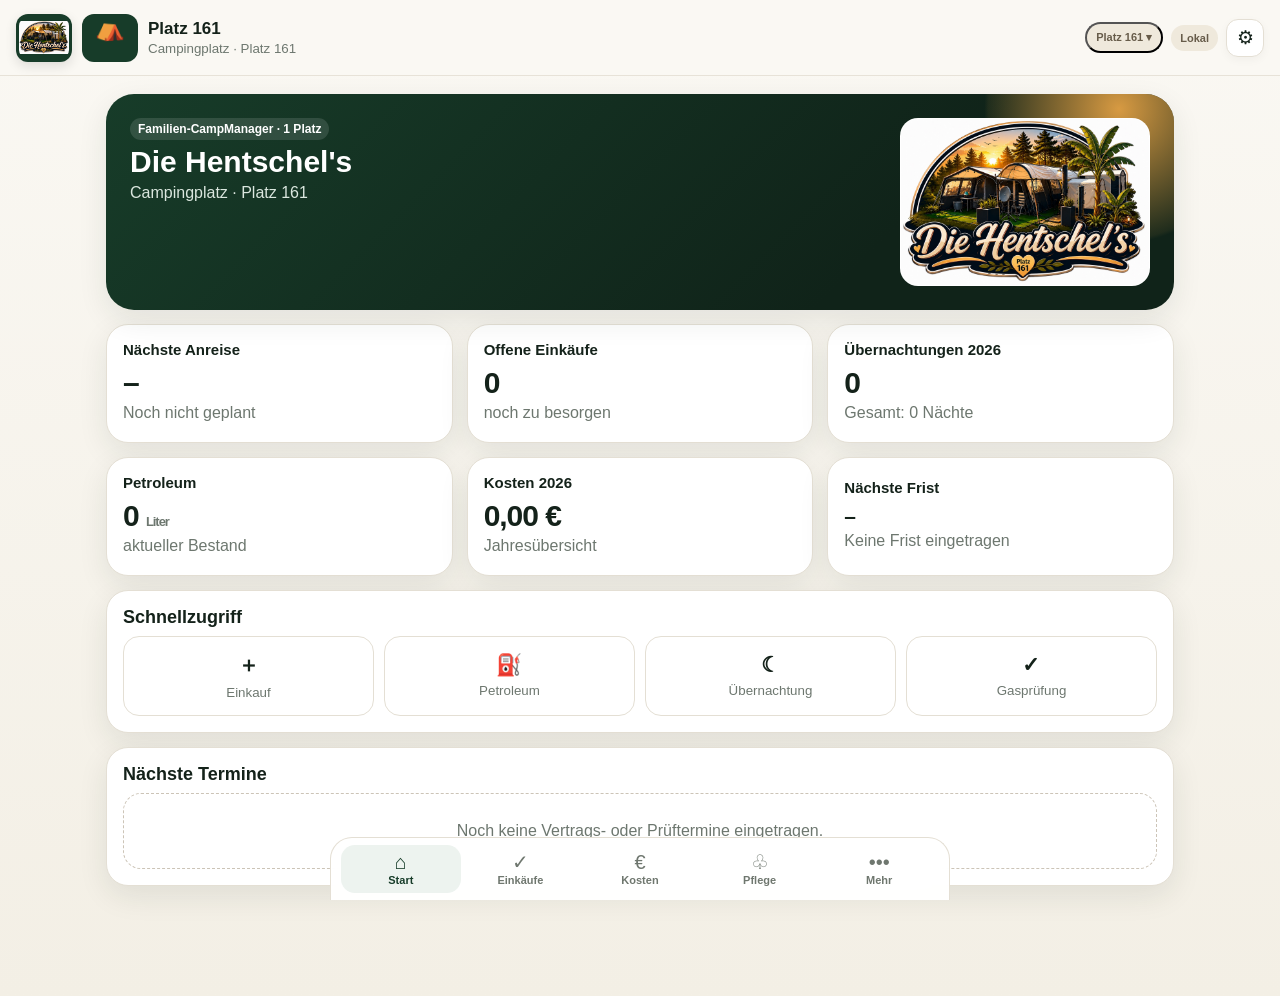
==== index 3.html @ 350090a3 "Add files via upload" ====
<!doctype html>
<html lang="de">
<head>
<meta charset="utf-8">
<meta name="viewport" content="width=device-width,initial-scale=1,viewport-fit=cover">
<meta name="theme-color" content="#173c29">
<meta name="apple-mobile-web-app-capable" content="yes">
<meta name="apple-mobile-web-app-status-bar-style" content="default">
<meta name="apple-mobile-web-app-title" content="CampManager">
<title>CampManager – Platz 161 · Kalender</title>
<link rel="apple-touch-icon" href="apple-touch-icon.png">
<style>
:root{
  --bg:#f5f2ea;--card:#fff;--ink:#14221a;--muted:#6d776f;--line:#e4dfd4;
  --green:#173c29;--green2:#2f6a49;--soft:#edf3ef;--gold:#c98a34;--warn:#8a5a12;
  --danger:#a84032;--dangerbg:#fae8e4;--shadow:0 10px 30px rgba(26,42,31,.09);
  --radius:22px;--safe:env(safe-area-inset-bottom,0px)
}
*{box-sizing:border-box}
html{background:var(--bg);-webkit-text-size-adjust:100%}
body{margin:0;font-family:Inter,ui-sans-serif,-apple-system,BlinkMacSystemFont,"Segoe UI",sans-serif;color:var(--ink);background:linear-gradient(180deg,#faf8f3 0,#f3efe5 100%);min-height:100vh}
button,input,select,textarea{font:inherit}button{cursor:pointer}
.hidden{display:none!important}
.topbar{position:sticky;top:0;z-index:30;height:76px;padding:10px 16px;display:flex;align-items:center;justify-content:space-between;background:rgba(250,248,243,.95);backdrop-filter:blur(18px);border-bottom:1px solid rgba(228,223,212,.85)}
.brand{display:flex;align-items:center;gap:10px;border:0;background:transparent;padding:0;text-align:left;color:inherit;min-width:0}
.brand-logo{width:56px;height:48px;object-fit:contain;padding:3px;background:#fff;border-radius:12px;box-shadow:0 4px 12px rgba(0,0,0,.12);background:var(--green)}
.brand-fallback{width:56px;height:48px;border-radius:12px;background:var(--green);color:#fff;display:none;place-items:center;font-size:24px}
.brand span{display:flex;flex-direction:column;min-width:0}.brand strong{font-size:17px}.brand small{color:var(--muted);margin-top:2px;white-space:nowrap;overflow:hidden;text-overflow:ellipsis;max-width:210px}
.top-actions{display:flex;align-items:center;gap:8px}
.status{font-size:11px;font-weight:800;padding:7px 9px;border-radius:999px;background:#efe9dc;color:#675c4a;white-space:nowrap}
.status.cloud{background:#e3f2e8;color:#24593a}.status.syncing{background:#fff0d2;color:#7b5720}.status.error{background:#f8ded8;color:#7e3228}
.icon-btn{width:38px;height:38px;border-radius:12px;border:1px solid var(--line);background:#fff;color:var(--ink);display:grid;place-items:center;font-size:19px;box-shadow:0 3px 10px rgba(0,0,0,.04)}
.app-shell{max-width:1100px;margin:0 auto;padding:18px 16px calc(98px + var(--safe))}
.view{display:none}.view.active{display:block}
.view-head{display:flex;align-items:end;justify-content:space-between;gap:14px;margin-bottom:16px}
.view-head h1{margin:0;font-size:27px}.view-head p{margin:4px 0 0;color:var(--muted)}
.hero{background:linear-gradient(135deg,#173c29 0%,#102319 72%);color:#fff;border-radius:28px;padding:20px;display:grid;grid-template-columns:minmax(0,1.5fr) minmax(180px,.5fr);gap:18px;box-shadow:var(--shadow);overflow:hidden;position:relative}
.hero:after{content:"";position:absolute;width:280px;height:280px;border-radius:50%;right:-85px;top:-125px;background:radial-gradient(circle,#d79a42 0,rgba(215,154,66,.08) 66%,transparent 68%)}
.hero-copy{position:relative;z-index:1}.hero h1{font-size:30px;margin:5px 0}.hero p{margin:0;color:#dbe7df}.hero-logo{width:100%;height:auto;max-height:220px;object-fit:contain;background:#fff;border-radius:18px;align-self:center;position:relative;z-index:1;border:1px solid rgba(255,255,255,.15)}
.grid{display:grid;grid-template-columns:repeat(12,1fr);gap:14px;margin-top:14px}
.card{grid-column:span 4;background:var(--card);border:1px solid var(--line);border-radius:var(--radius);padding:16px;box-shadow:var(--shadow)}
.card.full{grid-column:1/-1}.card.half{grid-column:span 6}
.card h2,.card h3{margin:0 0 8px}.card h2{font-size:18px}.card h3{font-size:15px}.card p{margin:4px 0;color:var(--muted)}
.metric{font-size:30px;font-weight:850;letter-spacing:-.035em}.metric small{font-size:13px;color:var(--muted);font-weight:650}
.card-action{border:1px solid var(--line);text-align:left;width:auto;color:inherit}.card-action:active{transform:scale(.995)}
.quick-grid{display:grid;grid-template-columns:repeat(4,1fr);gap:10px}.quick{border:1px solid var(--line);background:#fff;padding:14px 12px;border-radius:16px;text-align:center;color:var(--ink)}.quick b{display:block;font-size:21px;margin-bottom:4px}.quick small{color:var(--muted)}
.section-tabs{display:flex;gap:8px;overflow:auto;padding-bottom:4px;margin-bottom:14px;scrollbar-width:none}.section-tabs::-webkit-scrollbar{display:none}
.chip{white-space:nowrap;border:1px solid var(--line);background:#fff;color:var(--ink);padding:9px 12px;border-radius:999px;font-weight:750;font-size:13px}.chip.active{background:var(--green);color:#fff;border-color:var(--green)}
.list{display:flex;flex-direction:column;gap:9px}
.row{display:flex;align-items:center;gap:12px;padding:13px 14px;border-radius:16px;background:#fff;border:1px solid var(--line)}
.row-main{flex:1;min-width:0}.row-title{font-weight:780;overflow-wrap:anywhere}.row-sub{font-size:13px;color:var(--muted);margin-top:3px;overflow-wrap:anywhere}
.row-actions{display:flex;gap:6px;flex-shrink:0}.mini{border:1px solid var(--line);background:#fff;border-radius:10px;padding:7px 9px}.danger{color:var(--danger)}.done .row-title{text-decoration:line-through;color:var(--muted)}
.btn{border:0;background:var(--green);color:#fff;font-weight:800;padding:11px 15px;border-radius:13px}.btn.secondary{background:#fff;color:var(--ink);border:1px solid var(--line)}.btn.danger{background:var(--danger);color:#fff}.btn.block{width:100%}.btn:disabled{opacity:.55;cursor:not-allowed}
.toolbar{display:flex;gap:8px;flex-wrap:wrap;margin:10px 0 14px}
.empty{padding:28px 16px;border:1px dashed #ccc4b7;border-radius:18px;text-align:center;color:var(--muted);background:rgba(255,255,255,.45)}
.form-grid{display:grid;grid-template-columns:1fr 1fr;gap:12px}.field{display:flex;flex-direction:column;gap:6px}.field.full{grid-column:1/-1}.field label{font-size:13px;font-weight:800}.field input,.field select,.field textarea{border:1px solid #dcd5c8;background:#fff;border-radius:12px;padding:11px 12px;color:var(--ink);outline:none;width:100%}.field textarea{min-height:92px;resize:vertical}.field input:focus,.field select:focus,.field textarea:focus{border-color:#7aa08a;box-shadow:0 0 0 3px rgba(65,113,82,.12)}
.modal{border:0;background:transparent;padding:0;width:min(650px,calc(100vw - 20px));max-height:92vh}.modal::backdrop{background:rgba(9,20,14,.55);backdrop-filter:blur(4px)}.modal-card{background:#faf8f3;border-radius:24px;border:1px solid var(--line);padding:16px;box-shadow:0 30px 90px rgba(0,0,0,.28);max-height:92vh;overflow:auto}.modal-head{display:flex;align-items:center;justify-content:space-between;gap:12px;margin-bottom:14px}.modal-head h2{margin:0}.modal-actions{display:flex;justify-content:flex-end;gap:8px;margin-top:16px;flex-wrap:wrap}
.bottom-nav{position:fixed;z-index:25;bottom:0;left:0;right:0;padding:7px 10px calc(7px + var(--safe));display:grid;grid-template-columns:repeat(5,1fr);background:rgba(255,255,255,.96);backdrop-filter:blur(16px);border-top:1px solid var(--line)}
.nav-btn{border:0;background:transparent;color:#6f776f;border-radius:14px;padding:7px 5px;display:flex;flex-direction:column;align-items:center;gap:2px}.nav-btn span{font-size:20px;line-height:1}.nav-btn small{font-size:11px;font-weight:800}.nav-btn.active{color:var(--green);background:#edf3ef}
.toast{position:fixed;z-index:120;left:50%;bottom:90px;max-width:calc(100vw - 24px);transform:translate(-50%,20px);opacity:0;pointer-events:none;background:#102219;color:#fff;padding:11px 15px;border-radius:999px;font-weight:700;box-shadow:var(--shadow);transition:.2s;text-align:center}.toast.show{opacity:1;transform:translate(-50%,0)}
.badge{display:inline-flex;align-items:center;border-radius:999px;background:#eef2ee;color:#31543e;padding:4px 8px;font-size:12px;font-weight:800}.badge.hero-badge{background:rgba(255,255,255,.12);color:#fff}.badge.warn{background:#fff0d2;color:#7b5720}.badge.bad{background:#f8ded8;color:#7e3228}
.cost-bars{display:flex;flex-direction:column;gap:9px}.cost-line{display:grid;grid-template-columns:130px 1fr 90px;gap:9px;align-items:center;font-size:13px}.bar{height:9px;background:#eee8dc;border-radius:999px;overflow:hidden}.bar i{display:block;height:100%;background:linear-gradient(90deg,var(--green2),var(--gold))}.right{text-align:right}
.notice{background:#f7f3e9;border:1px solid #e5dcc6;border-radius:16px;padding:12px;margin:12px 0}.notice.good{background:#e9f4ed;border-color:#cfe3d6}.notice.bad{background:var(--dangerbg);border-color:#ecc8c1}.small-note{font-size:12px;color:var(--muted);line-height:1.45}.codebox{background:#132019;color:#e7efe9;padding:12px;border-radius:14px;white-space:pre-wrap;overflow:auto;font:12px ui-monospace,SFMono-Regular,Menlo,monospace;max-height:260px}.divider{height:1px;background:var(--line);margin:16px 0}.kpi{display:flex;align-items:center;justify-content:space-between;gap:12px}.kpi strong{font-size:18px}.overdue{border-color:#ecc8c1;background:#fff9f7}
@media(max-width:760px){
  .hero{grid-template-columns:1fr}.hero-logo{max-height:260px}.card,.card.half{grid-column:1/-1}
  .quick-grid{grid-template-columns:repeat(2,1fr)}.form-grid{grid-template-columns:1fr}.field.full{grid-column:auto}
  .cost-line{grid-template-columns:105px 1fr 78px}.view-head h1{font-size:24px}.brand small{max-width:160px}
}
@media(min-width:900px){.bottom-nav{left:50%;right:auto;transform:translateX(-50%);width:620px;border:1px solid var(--line);border-bottom:0;border-radius:22px 22px 0 0}.app-shell{padding-bottom:110px}.hero{padding:24px}}
</style>
</head>
<body>
<header class="topbar">
  <button class="brand" id="brandBtn" aria-label="Startseite">
    <img id="brandLogo" class="brand-logo" src="logo.jpg" alt="CampManager Logo">
    <span id="brandFallback" class="brand-fallback">⛺</span>
    <span><strong>Platz 161</strong><small id="campNameTop">Campingverwaltung</small></span>
  </button>
  <div class="top-actions">
    <button id="placeSwitchBtn" class="status" type="button" aria-label="Stellplatz wechseln">Platz</button>
    <span id="syncBadge" class="status">Lokal</span>
    <button id="accountBtn" class="icon-btn" aria-label="Konto und Einstellungen">⚙</button>
  </div>
</header>

<main class="app-shell" id="app">
  <section id="view-dashboard" class="view active"></section>
  <section id="view-shopping" class="view"></section>
  <section id="view-costs" class="view"></section>
  <section id="view-care" class="view"></section>
  <section id="view-more" class="view"></section>
</main>

<nav class="bottom-nav" aria-label="Hauptnavigation">
  <button class="nav-btn active" data-view="dashboard"><span>⌂</span><small>Start</small></button>
  <button class="nav-btn" data-view="shopping"><span>✓</span><small>Einkäufe</small></button>
  <button class="nav-btn" data-view="costs"><span>€</span><small>Kosten</small></button>
  <button class="nav-btn" data-view="care"><span>♧</span><small>Pflege</small></button>
  <button class="nav-btn" data-view="more"><span>•••</span><small>Mehr</small></button>
</nav>

<dialog id="modal" class="modal">
  <form method="dialog" class="modal-card" id="modalCard">
    <div class="modal-head">
      <h2 id="modalTitle">Eintrag</h2>
      <button value="cancel" class="icon-btn" aria-label="Schließen">×</button>
    </div>
    <div id="modalBody"></div>
    <div id="modalActions" class="modal-actions"></div>
  </form>
</dialog>
<div id="toast" class="toast" role="status"></div>

<script>
(() => {
'use strict';

const STORAGE_KEY='campmanager_full_v4';
const CLOUD_CFG_KEY='campmanager_cloud_cfg_v2';
const CLOUD_SESSION_KEY='campmanager_cloud_session_v2';

const $=(s,r=document)=>r.querySelector(s);
const $$=(s,r=document)=>[...r.querySelectorAll(s)];
const id=()=>globalThis.crypto&&crypto.randomUUID?crypto.randomUUID():Date.now()+'-'+Math.random().toString(16).slice(2);
const esc=(v='')=>String(v).replace(/[&<>'"]/g,c=>({'&':'&amp;','<':'&lt;','>':'&gt;',"'":'&#39;','"':'&quot;'}[c]));
const today=()=>new Date().toISOString().slice(0,10);
const yearNow=()=>new Date().getFullYear();
const fmtDate=v=>v?new Date(v+'T12:00:00').toLocaleDateString('de-DE'):'–';
const money=v=>Number(v||0).toLocaleString('de-DE',{style:'currency',currency:'EUR'});
const num=(v,d=0)=>Number(v||0).toLocaleString('de-DE',{minimumFractionDigits:0,maximumFractionDigits:d});
const days=(a,b)=>a&&b?Math.max(0,Math.round((new Date(b+'T12:00:00')-new Date(a+'T12:00:00'))/86400000)):0;
const parseDate=v=>v?new Date(v+'T12:00:00'):null;

function blankPlace(name='Campingplatz',pitch='161'){
  return {
    id:id(),
    site:{campName:name,pitch:pitch,area:'',notes:''},
    nextArrival:'',
    shopping:[],
    costs:[],
    petroleum:[],
    electricity:[],
    stays:[],
    lawn:[],
    hedge:[],
    contracts:[],
    gasChecks:[]
  };
}
function defaults(){
  const first=blankPlace('Campingplatz','161');
  return {
    version:4,
    updatedAt:new Date().toISOString(),
    activePlaceId:first.id,
    places:[first],
    site:{...first.site},
    family:[
      {id:id(),name:'Marcel'},
      {id:id(),name:'Denise'},
      {id:id(),name:'Leon'},
      {id:id(),name:'Luca'}
    ],
    nextArrival:'',
    shopping:[],
    costs:[],
    petroleum:[],
    electricity:[],
    stays:[],
    lawn:[],
    hedge:[],
    contracts:[],
    gasChecks:[]
  };
}
function normalize(x){
  const d=defaults();
  if(!x||typeof x!=='object')return d;
  const o={...d,...x};
  o.site={...d.site,...(x.site||{})};
  ['family','shopping','costs','petroleum','electricity','stays','lawn','hedge','contracts','gasChecks'].forEach(k=>{if(!Array.isArray(o[k]))o[k]=d[k]});

  if(!Array.isArray(o.places)||!o.places.length){
    const migrated={
      id:id(),
      site:{...o.site},
      nextArrival:o.nextArrival||'',
      shopping:Array.isArray(o.shopping)?o.shopping:[],
      costs:Array.isArray(o.costs)?o.costs:[],
      petroleum:Array.isArray(o.petroleum)?o.petroleum:[],
      electricity:Array.isArray(o.electricity)?o.electricity:[],
      stays:Array.isArray(o.stays)?o.stays:[],
      lawn:Array.isArray(o.lawn)?o.lawn:[],
      hedge:Array.isArray(o.hedge)?o.hedge:[],
      contracts:Array.isArray(o.contracts)?o.contracts:[],
      gasChecks:Array.isArray(o.gasChecks)?o.gasChecks:[]
    };
    o.places=[migrated];
    o.activePlaceId=migrated.id;
  } else {
    o.places=o.places.map(p=>({
      id:p.id||id(),
      site:{campName:'Campingplatz',pitch:'',area:'',notes:'',...(p.site||{})},
      nextArrival:p.nextArrival||'',
      shopping:Array.isArray(p.shopping)?p.shopping:[],
      costs:Array.isArray(p.costs)?p.costs:[],
      petroleum:Array.isArray(p.petroleum)?p.petroleum:[],
      electricity:Array.isArray(p.electricity)?p.electricity:[],
      stays:Array.isArray(p.stays)?p.stays:[],
      lawn:Array.isArray(p.lawn)?p.lawn:[],
      hedge:Array.isArray(p.hedge)?p.hedge:[],
      contracts:Array.isArray(p.contracts)?p.contracts:[],
      gasChecks:Array.isArray(p.gasChecks)?p.gasChecks:[]
    }));
    if(!o.activePlaceId||!o.places.some(p=>p.id===o.activePlaceId))o.activePlaceId=o.places[0].id;
  }
  const active=o.places.find(p=>p.id===o.activePlaceId)||o.places[0];
  applyPlaceToTopLevel(o,active);
  return o;
}

const PLACE_KEYS=['nextArrival','shopping','costs','petroleum','electricity','stays','lawn','hedge','contracts','gasChecks'];

function placeSnapshotFromState(s){
  return {
    id:s.activePlaceId,
    site:{...(s.site||{})},
    nextArrival:s.nextArrival||'',
    shopping:s.shopping||[],
    costs:s.costs||[],
    petroleum:s.petroleum||[],
    electricity:s.electricity||[],
    stays:s.stays||[],
    lawn:s.lawn||[],
    hedge:s.hedge||[],
    contracts:s.contracts||[],
    gasChecks:s.gasChecks||[]
  };
}
function applyPlaceToTopLevel(target,place){
  if(!place)return;
  target.site={campName:'Campingplatz',pitch:'',area:'',notes:'',...(place.site||{})};
  target.nextArrival=place.nextArrival||'';
  target.shopping=Array.isArray(place.shopping)?place.shopping:[];
  target.costs=Array.isArray(place.costs)?place.costs:[];
  target.petroleum=Array.isArray(place.petroleum)?place.petroleum:[];
  target.electricity=Array.isArray(place.electricity)?place.electricity:[];
  target.stays=Array.isArray(place.stays)?place.stays:[];
  target.lawn=Array.isArray(place.lawn)?place.lawn:[];
  target.hedge=Array.isArray(place.hedge)?place.hedge:[];
  target.contracts=Array.isArray(place.contracts)?place.contracts:[];
  target.gasChecks=Array.isArray(place.gasChecks)?place.gasChecks:[];
}
function syncActivePlace(){
  if(!Array.isArray(state.places)||!state.activePlaceId)return;
  const ix=state.places.findIndex(p=>p.id===state.activePlaceId);
  if(ix>=0){
    state.places[ix]={
      ...state.places[ix],
      ...placeSnapshotFromState(state),
      id:state.activePlaceId
    };
  }
}
function activePlace(){
  return state.places?.find(p=>p.id===state.activePlaceId)||state.places?.[0]||null;
}
function switchPlace(placeId){
  if(!placeId||placeId===state.activePlaceId)return;
  syncActivePlace();
  const next=state.places.find(p=>p.id===placeId);
  if(!next)return;
  state.activePlaceId=placeId;
  applyPlaceToTopLevel(state,next);
  saveLocal();
  renderAll();
  scheduleCloudPush();
  toast('Zu '+(state.site.campName||'Campingplatz')+' · Platz '+(state.site.pitch||'')+' gewechselt');
}

function loadLocal(){
  try{
    const raw=localStorage.getItem(STORAGE_KEY);
    if(raw)return normalize(JSON.parse(raw));
    const old=localStorage.getItem('campmanager_full_v3')||localStorage.getItem('campmanager_full_v2')||localStorage.getItem('campmanager_full_v1')||localStorage.getItem('campmanager_onefile_v1')||localStorage.getItem('platz161_state_v4')||localStorage.getItem('platz161_state_v2');
    return old?normalize(JSON.parse(old)):defaults();
  }catch(e){console.warn(e);return defaults()}
}
let state=loadLocal();
let activeView='dashboard';
const activeTab={costs:'overview',care:'lawn',more:'stays'};
let pushTimer=null;
let cloudCfg=loadCloudCfg();
let cloudSession=loadCloudSession();
let lastCloudUpdated='';

function saveLocal(){
  syncActivePlace();
  state.updatedAt=new Date().toISOString();
  localStorage.setItem(STORAGE_KEY,JSON.stringify(state));
}
function save(){
  saveLocal();
  renderAll();
  scheduleCloudPush();
}
function toast(t){
  const e=$('#toast');e.textContent=t;e.classList.add('show');clearTimeout(e._t);e._t=setTimeout(()=>e.classList.remove('show'),2200)
}
function setSync(kind,text){
  const b=$('#syncBadge');b.className='status'+(kind?' '+kind:'');b.textContent=text;
}
function empty(t){return '<div class="empty">'+esc(t)+'</div>'}
function badge(t,cls=''){return '<span class="badge '+cls+'">'+esc(t)+'</span>'}
function totalNights(year=null){
  return state.stays.reduce((s,x)=>{
    if(!x.arrival||!x.departure)return s;
    if(year&&Number(x.arrival.slice(0,4))!==Number(year))return s;
    return s+days(x.arrival,x.departure);
  },0)
}
function petroleumStock(){
  const rows=[...state.petroleum].sort((a,b)=>String(a.date||'').localeCompare(String(b.date||''))||String(a.createdAt||'').localeCompare(String(b.createdAt||'')));
  let stock=0;
  rows.forEach(x=>{
    const liters=Number(x.liters||0);
    if(x.kind==='stock')stock=liters;
    else if(x.kind==='purchase')stock+=liters;
    else stock-=liters;
  });
  return stock;
}
function costData(y=yearNow()){
  const d={annual:0,repairs:0,purchases:0,other:0,electricity:0,petroleum:0};
  state.costs.filter(x=>Number(x.year)===Number(y)).forEach(x=>d[x.category]=(d[x.category]||0)+Number(x.amount||0));
  state.electricity.filter(x=>Number(x.year)===Number(y)).forEach(x=>d.electricity+=Number(x.cost||0)+Number(x.meterRent||0));
  state.petroleum.filter(x=>x.kind==='purchase'&&(x.date||'').startsWith(String(y))).forEach(x=>d.petroleum+=Number(x.price||0));
  return d
}
function arrivalText(){
  if(!state.nextArrival)return'Noch nicht geplant';
  const d=Math.round((parseDate(state.nextArrival)-parseDate(today()))/86400000);
  if(d===0)return'Heute';if(d===1)return'Morgen';if(d>1)return'in '+d+' Tagen';return fmtDate(state.nextArrival)
}
function nextDeadline(){
  const candidates=[];
  state.contracts.forEach(x=>{
    if(x.noticeDate)candidates.push({date:x.noticeDate,title:'Vertragsfrist',detail:x.name});
    else if(x.endDate)candidates.push({date:x.endDate,title:'Vertragsende',detail:x.name});
  });
  state.gasChecks.forEach(x=>{if(x.nextDue)candidates.push({date:x.nextDue,title:'Gasprüfung',detail:x.company||'Nächste Prüfung'})});
  candidates.sort((a,b)=>String(a.date).localeCompare(String(b.date)));
  return candidates.find(x=>x.date>=today())||null
}
function deadlineStatus(date){
  if(!date)return'';
  const d=Math.ceil((parseDate(date)-parseDate(today()))/86400000);
  if(d<0)return'Überfällig';
  if(d===0)return'Heute';
  if(d===1)return'Morgen';
  if(d<=30)return'in '+d+' Tagen';
  return fmtDate(date)
}
function tabs(section,items){return '<div class="section-tabs">'+items.map(([k,l])=>'<button class="chip '+(activeTab[section]===k?'active':'')+'" data-section="'+section+'" data-tab="'+k+'">'+esc(l)+'</button>').join('')+'</div>'}

function renderTop(){
  $('#campNameTop').textContent=(state.site.campName||'Campingplatz')+' · Platz '+(state.site.pitch||'');
  const ps=$('#placeSwitchBtn');
  if(ps)ps.textContent='Platz '+(state.site.pitch||'–')+' ▾';
  if(cloudReady()&&cloudSession&&cloudSession.access_token)setSync('cloud','Cloud');else setSync('','Lokal')
}
function renderDashboard(){
  const y=yearNow(),c=costData(y),total=Object.values(c).reduce((a,b)=>a+b,0),next=nextDeadline();
  $('#view-dashboard').innerHTML=`
  <div class="hero">
    <div class="hero-copy"><div class="badge hero-badge">Familien-CampManager · ${state.places.length} ${state.places.length===1?'Platz':'Plätze'}</div><h1>Die Hentschel's</h1><p>${esc(state.site.campName||'Campingplatz')} · Platz ${esc(state.site.pitch||'161')}</p></div>
    <img class="hero-logo" src="logo.jpg" alt="CampManager Logo" onerror="this.style.display='none'">
  </div>
  <div class="grid">
    <button class="card card-action" data-open="arrival"><h3>Nächste Anreise</h3><div class="metric">${state.nextArrival?fmtDate(state.nextArrival):'–'}</div><p>${esc(arrivalText())}</p></button>
    <button class="card card-action" data-go="shopping"><h3>Offene Einkäufe</h3><div class="metric">${state.shopping.filter(x=>!x.done).length}</div><p>noch zu besorgen</p></button>
    <button class="card card-action" data-go="more" data-tab="stays"><h3>Übernachtungen ${y}</h3><div class="metric">${totalNights(y)}</div><p>Gesamt: ${totalNights()} Nächte</p></button>
    <button class="card card-action" data-go="costs" data-tab="petroleum"><h3>Petroleum</h3><div class="metric">${num(petroleumStock(),1)} <small>Liter</small></div><p>aktueller Bestand</p></button>
    <button class="card card-action" data-go="costs" data-tab="overview"><h3>Kosten ${y}</h3><div class="metric">${money(total)}</div><p>Jahresübersicht</p></button>
    <button class="card card-action ${next&&next.date<today()?'overdue':''}" data-go="more" data-tab="${next&&next.title==='Gasprüfung'?'gas':'contracts'}"><h3>Nächste Frist</h3><div class="metric" style="font-size:21px">${next?fmtDate(next.date):'–'}</div><p>${next?esc(next.title+' · '+deadlineStatus(next.date)):'Keine Frist eingetragen'}</p></button>
    <div class="card full"><h2>Schnellzugriff</h2><div class="quick-grid">
      <button class="quick" data-add="shopping"><b>＋</b><small>Einkauf</small></button>
      <button class="quick" data-add="petroleum"><b>⛽</b><small>Petroleum</small></button>
      <button class="quick" data-add="stay"><b>☾</b><small>Übernachtung</small></button>
      <button class="quick" data-add="gas"><b>✓</b><small>Gasprüfung</small></button>
    </div></div>
    ${renderUpcoming()}
  </div>`
}
function renderUpcoming(){
  const rows=[];
  state.contracts.forEach(x=>{
    const d=x.noticeDate||x.endDate;if(d)rows.push({date:d,title:x.name,kind:x.noticeDate?'Vertragsfrist':'Vertragsende'})
  });
  state.gasChecks.forEach(x=>{if(x.nextDue)rows.push({date:x.nextDue,title:x.company||'Gasprüfung',kind:'Gasprüfung'})});
  rows.sort((a,b)=>String(a.date).localeCompare(String(b.date)));
  const upcoming=rows.filter(x=>x.date>=today()).slice(0,5);
  return `<div class="card full"><h2>Nächste Termine</h2>${upcoming.length?'<div class="list">'+upcoming.map(x=>`<div class="row"><div class="row-main"><div class="row-title">${esc(x.kind)}</div><div class="row-sub">${esc(x.title)}</div></div><div><strong>${fmtDate(x.date)}</strong><div class="row-sub">${esc(deadlineStatus(x.date))}</div></div></div>`).join('')+'</div>':empty('Noch keine Vertrags- oder Prüftermine eingetragen.')}</div>`
}

function renderShopping(){
  const rows=[...state.shopping].sort((a,b)=>Number(a.done)-Number(b.done)||String(a.name).localeCompare(String(b.name),'de'));
  $('#view-shopping').innerHTML=`<div class="view-head"><div><h1>Offene Einkäufe</h1><p>Was für den Campingplatz noch benötigt wird.</p></div></div>
  <div class="toolbar"><button class="btn" data-add="shopping">＋ Einkauf hinzufügen</button></div>
  ${rows.length?'<div class="list">'+rows.map(x=>`<div class="row ${x.done?'done':''}"><input type="checkbox" data-toggle-shopping="${x.id}" ${x.done?'checked':''}><div class="row-main"><div class="row-title">${esc(x.name)}</div><div class="row-sub">${x.quantity?esc(x.quantity):''}${x.note?' · '+esc(x.note):''}</div></div><div class="row-actions"><button class="mini" data-edit="shopping" data-id="${x.id}">✎</button><button class="mini danger" data-del="shopping" data-id="${x.id}">×</button></div></div>`).join('')+'</div>':empty('Keine offenen Einkäufe.')}`
}

function renderCosts(){
  const t=activeTab.costs;
  $('#view-costs').innerHTML=`<div class="view-head"><div><h1>Kosten & Verbrauch</h1><p>Ohne Lebensmittel und Ausflüge.</p></div></div>
  ${tabs('costs',[['overview','Übersicht'],['costs','Kosten'],['petroleum','Petroleum'],['electricity','Strom']])}
  ${t==='overview'?costOverview():t==='costs'?costRows():t==='petroleum'?petroleumRows():electricityRows()}`
}
function costOverview(){
  const y=yearNow(),d=costData(y),total=Object.values(d).reduce((a,b)=>a+b,0);
  const labels={annual:'Stellplatz/Jahresgebühr',repairs:'Reparaturen',purchases:'Neuanschaffungen',other:'Sonstiges',electricity:'Strom',petroleum:'Petroleum'};
  return `<div class="grid">
    <div class="card half"><h2>Gesamtkosten ${y}</h2><div class="metric">${money(total)}</div><p>inkl. Strom, Zählermiete und Petroleum</p></div>
    <div class="card half"><h2>Petroleum-Bestand</h2><div class="metric">${num(petroleumStock(),1)} <small>Liter</small></div></div>
    <div class="card full"><h2>Aufteilung ${y}</h2><div class="cost-bars">${Object.entries(d).map(([k,v])=>`<div class="cost-line"><span>${esc(labels[k])}</span><div class="bar"><i style="width:${total?Math.min(100,v/total*100):0}%"></i></div><strong class="right">${money(v)}</strong></div>`).join('')}</div></div>
  </div>`
}
function costRows(){
  const labels={annual:'Stellplatz/Jahresgebühr',repairs:'Reparatur',purchases:'Neuanschaffung',other:'Sonstiges'};
  const rows=[...state.costs].sort((a,b)=>Number(b.year)-Number(a.year));
  return `<div class="toolbar"><button class="btn" data-add="cost">＋ Kosten hinzufügen</button></div>${rows.length?'<div class="list">'+rows.map(x=>`<div class="row"><div class="row-main"><div class="row-title">${esc(labels[x.category]||x.category)} · ${esc(x.year)}</div><div class="row-sub">${esc(x.note||'')}</div></div><strong>${money(x.amount)}</strong><div class="row-actions"><button class="mini" data-edit="cost" data-id="${x.id}">✎</button><button class="mini danger" data-del="cost" data-id="${x.id}">×</button></div></div>`).join('')+'</div>':empty('Noch keine allgemeinen Kosten eingetragen.')}`
}
function petroleumRows(){
  const rows=[...state.petroleum].sort((a,b)=>String(b.date).localeCompare(String(a.date)));
  return `<div class="grid"><div class="card half"><h2>Aktueller Bestand</h2><div class="metric">${num(petroleumStock(),1)} <small>Liter</small></div></div><div class="card half"><h2>Buchungen</h2><div class="metric">${rows.length}</div></div></div>
  <div class="notice"><strong>Petroleum:</strong> Einkauf erhöht den Bestand, Verbrauch reduziert ihn und „Bestand setzen“ übernimmt den tatsächlich vorhandenen Literstand.</div>
  <div class="toolbar"><button class="btn" data-add="petroleum">＋ Petroleum buchen</button></div>
  ${rows.length?'<div class="list">'+rows.map(x=>`<div class="row"><div class="row-main"><div class="row-title">${x.kind==='purchase'?'Einkauf':x.kind==='stock'?'Bestand gesetzt':'Verbrauch'} · ${num(x.liters,1)} L</div><div class="row-sub">${fmtDate(x.date)}${x.note?' · '+esc(x.note):''}</div></div>${x.kind==='purchase'&&x.price?'<strong>'+money(x.price)+'</strong>':''}<div class="row-actions"><button class="mini" data-edit="petroleum" data-id="${x.id}">✎</button><button class="mini danger" data-del="petroleum" data-id="${x.id}">×</button></div></div>`).join('')+'</div>':empty('Noch keine Petroleum-Buchungen.')}`
}
function electricityRows(){
  const rows=[...state.electricity].sort((a,b)=>Number(b.year)-Number(a.year));
  return `<div class="notice"><strong>Nur Jahreswerte:</strong> Verbrauch, Stromkosten und Zählermiete.</div>
  <div class="toolbar"><button class="btn" data-add="electricity">＋ Jahreswert hinzufügen</button></div>
  ${rows.length?'<div class="list">'+rows.map(x=>`<div class="row"><div class="row-main"><div class="row-title">${esc(x.year)} · ${num(x.consumption,1)} kWh</div><div class="row-sub">Strom ${money(x.cost)} · Zählermiete ${money(x.meterRent)}</div></div><strong>${money(Number(x.cost||0)+Number(x.meterRent||0))}</strong><div class="row-actions"><button class="mini" data-edit="electricity" data-id="${x.id}">✎</button><button class="mini danger" data-del="electricity" data-id="${x.id}">×</button></div></div>`).join('')+'</div>':empty('Noch keine Strom-Jahreswerte.')}`
}

function renderCare(){
  const t=activeTab.care;
  $('#view-care').innerHTML=`<div class="view-head"><div><h1>Rasen & Hecke</h1><p>Nur die gewünschten Pflegetermine.</p></div></div>
  ${tabs('care',[['lawn','Rasen'],['hedge','Hecke']])}${t==='lawn'?lawnRows():hedgeRows()}`
}
function lawnRows(){
  const rows=[...state.lawn].sort((a,b)=>String(b.date).localeCompare(String(a.date)));
  return `<div class="toolbar"><button class="btn" data-add="lawn">＋ Rasenschnitt eintragen</button></div>
  ${rows.length?'<div class="list">'+rows.map(x=>`<div class="row"><div class="row-main"><div class="row-title">Rasen gemäht</div><div class="row-sub">${fmtDate(x.date)}${x.note?' · '+esc(x.note):''}</div></div><div class="row-actions"><button class="mini" data-edit="lawn" data-id="${x.id}">✎</button><button class="mini danger" data-del="lawn" data-id="${x.id}">×</button></div></div>`).join('')+'</div>':empty('Noch kein Rasenschnitt eingetragen.')}`
}
function hedgeRows(){
  const y=yearNow(),count=state.hedge.filter(x=>(x.date||'').startsWith(String(y))).length;
  const rows=[...state.hedge].sort((a,b)=>String(b.date).localeCompare(String(a.date)));
  return `<div class="grid"><div class="card half"><h2>Heckenschnitt ${y}</h2><div class="metric">${count}<small> / 2</small></div><p>${count>=2?'Beide Termine erfasst':'Noch '+(2-count)+' Termin(e) möglich'}</p></div></div>
  <div class="toolbar"><button class="btn" data-add="hedge" ${count>=2?'disabled':''}>＋ Heckenschnitt eintragen</button></div>
  ${rows.length?'<div class="list">'+rows.map(x=>`<div class="row"><div class="row-main"><div class="row-title">Hecke geschnitten</div><div class="row-sub">${fmtDate(x.date)}${x.note?' · '+esc(x.note):''}</div></div><div class="row-actions"><button class="mini" data-edit="hedge" data-id="${x.id}">✎</button><button class="mini danger" data-del="hedge" data-id="${x.id}">×</button></div></div>`).join('')+'</div>':empty('Noch kein Heckenschnitt eingetragen.')}`
}

function renderMore(){
  const t=activeTab.more;
  $('#view-more').innerHTML=`<div class="view-head"><div><h1>Verwaltung</h1><p>Übernachtungen, Verträge, Gasprüfung und Stellplatz.</p></div></div>
  ${tabs('more',[['stays','Übernachtungen'],['calendar','Kalender'],['contracts','Verträge'],['gas','Gasprüfung'],['site','Stellplatz'],['family','Familie']])}
  ${t==='stays'?stayRows():t==='calendar'?calendarPanel():t==='contracts'?contractRows():t==='gas'?gasRows():t==='site'?sitePanel():familyPanel()}`
}
function stayRows(){
  const rows=[...state.stays].sort((a,b)=>String(b.arrival).localeCompare(String(a.arrival)));
  return `<div class="grid"><div class="card half"><h2>Dieses Jahr</h2><div class="metric">${totalNights(yearNow())}</div><p>Übernachtungen ${yearNow()}</p></div><div class="card half"><h2>Gesamt</h2><div class="metric">${totalNights()}</div><p>Übernachtungen</p></div></div>
  <div class="toolbar"><button class="btn" data-add="stay">＋ Aufenthalt hinzufügen</button></div>
  ${rows.length?'<div class="list">'+rows.map(x=>`<div class="row"><div class="row-main"><div class="row-title">${fmtDate(x.arrival)} – ${fmtDate(x.departure)}</div><div class="row-sub">${days(x.arrival,x.departure)} Übernachtungen${x.people?' · '+esc(x.people):''}${x.note?' · '+esc(x.note):''}</div></div><div class="row-actions"><button class="mini" data-cal="stay" data-id="${x.id}" title="Zum Kalender">📅</button><button class="mini" data-edit="stay" data-id="${x.id}">✎</button><button class="mini danger" data-del="stay" data-id="${x.id}">×</button></div></div>`).join('')+'</div>':empty('Noch keine Aufenthalte eingetragen.')}`
}
function contractRows(){
  const rows=[...state.contracts].sort((a,b)=>String(a.noticeDate||a.endDate||'9999').localeCompare(String(b.noticeDate||b.endDate||'9999')));
  return `<div class="toolbar"><button class="btn" data-add="contract">＋ Vertrag hinzufügen</button></div>
  ${rows.length?'<div class="list">'+rows.map(x=>{
    const d=x.noticeDate||x.endDate,over=d&&d<today();
    return `<div class="row ${over?'overdue':''}"><div class="row-main"><div class="row-title">${esc(x.name)}</div><div class="row-sub">${x.provider?esc(x.provider)+' · ':''}${x.startDate?'Beginn '+fmtDate(x.startDate)+' · ':''}${x.noticeDate?'Frist '+fmtDate(x.noticeDate)+' · ':''}${x.endDate?'Ende '+fmtDate(x.endDate):''}${x.annualCost?' · '+money(x.annualCost)+'/Jahr':''}</div>${d?'<div class="row-sub">'+esc(deadlineStatus(d))+'</div>':''}</div><div class="row-actions"><button class="mini" data-cal="contract" data-id="${x.id}" title="Zum Kalender">📅</button><button class="mini" data-edit="contract" data-id="${x.id}">✎</button><button class="mini danger" data-del="contract" data-id="${x.id}">×</button></div></div>`
  }).join('')+'</div>':empty('Noch keine Verträge eingetragen.')}`
}
function gasRows(){
  const rows=[...state.gasChecks].sort((a,b)=>String(b.date).localeCompare(String(a.date)));
  return `<div class="toolbar"><button class="btn" data-add="gas">＋ Gasprüfung hinzufügen</button></div>
  ${rows.length?'<div class="list">'+rows.map(x=>`<div class="row ${x.nextDue&&x.nextDue<today()?'overdue':''}"><div class="row-main"><div class="row-title">Prüfung ${fmtDate(x.date)} · ${esc(x.result||'')}</div><div class="row-sub">Nächste Prüfung: ${fmtDate(x.nextDue)}${x.company?' · '+esc(x.company):''}${x.cost?' · '+money(x.cost):''}</div>${x.nextDue?'<div class="row-sub">'+esc(deadlineStatus(x.nextDue))+'</div>':''}${x.notes?'<div class="row-sub">'+esc(x.notes)+'</div>':''}</div><div class="row-actions"><button class="mini" data-cal="gas" data-id="${x.id}" title="Zum Kalender">📅</button><button class="mini" data-edit="gas" data-id="${x.id}">✎</button><button class="mini danger" data-del="gas" data-id="${x.id}">×</button></div></div>`).join('')+'</div>':empty('Noch keine Gasprüfung eingetragen.')}`
}

function calendarEvents(){
  const out=[];
  if(state.nextArrival){
    out.push({
      type:'arrival',id:'arrival',date:state.nextArrival,endDate:state.nextArrival,
      title:'Anreise Campingplatz – Platz '+(state.site.pitch||'161'),
      description:(state.site.campName||'Campingplatz')+' · Platz '+(state.site.pitch||'161')
    });
  }
  state.stays.forEach(x=>{
    if(x.arrival)out.push({
      type:'stay',id:x.id,date:x.arrival,endDate:x.departure||x.arrival,
      title:'Camping-Aufenthalt – Platz '+(state.site.pitch||'161'),
      description:[x.people,x.note].filter(Boolean).join(' · ')
    });
  });
  state.contracts.forEach(x=>{
    const d=x.noticeDate||x.endDate;
    if(d)out.push({
      type:'contract',id:x.id,date:d,endDate:d,
      title:(x.noticeDate?'Vertragsfrist: ':'Vertragsende: ')+(x.name||'Vertrag'),
      description:[x.provider,x.notes].filter(Boolean).join(' · ')
    });
  });
  state.gasChecks.forEach(x=>{
    if(x.nextDue)out.push({
      type:'gas',id:x.id,date:x.nextDue,endDate:x.nextDue,
      title:'Gasprüfung – '+(x.company||'Campingplatz'),
      description:[x.result,x.notes].filter(Boolean).join(' · ')
    });
  });
  return out.sort((a,b)=>String(a.date).localeCompare(String(b.date)));
}
function icsDate(date,addDays=0){
  const d=new Date(date+'T12:00:00');
  if(addDays)d.setDate(d.getDate()+addDays);
  return d.getFullYear()+String(d.getMonth()+1).padStart(2,'0')+String(d.getDate()).padStart(2,'0');
}
function icsEscape(v=''){
  return String(v).replace(/\\/g,'\\\\').replace(/\n/g,'\\n').replace(/,/g,'\\,').replace(/;/g,'\\;');
}
function icsEvent(ev){
  return [
    'BEGIN:VEVENT',
    'UID:'+icsEscape((ev.type||'event')+'-'+(ev.id||id())+'@campmanager'),
    'DTSTAMP:'+new Date().toISOString().replace(/[-:]/g,'').replace(/\.\d{3}Z$/,'Z'),
    'DTSTART;VALUE=DATE:'+icsDate(ev.date),
    'DTEND;VALUE=DATE:'+icsDate(ev.endDate||ev.date,1),
    'SUMMARY:'+icsEscape(ev.title||'CampManager Termin'),
    ev.description?'DESCRIPTION:'+icsEscape(ev.description):'',
    'END:VEVENT'
  ].filter(Boolean).join('\r\n');
}
async function exportIcs(events,filename='campmanager-kalender.ics'){
  if(!events||!events.length){toast('Keine Kalendereinträge vorhanden');return;}
  const content=['BEGIN:VCALENDAR','VERSION:2.0','PRODID:-//CampManager//DE','CALSCALE:GREGORIAN','METHOD:PUBLISH',...events.map(icsEvent),'END:VCALENDAR'].join('\r\n');
  const blob=new Blob([content],{type:'text/calendar;charset=utf-8'});
  const file=new File([blob],filename,{type:'text/calendar'});
  if(navigator.share && navigator.canShare && navigator.canShare({files:[file]})){
    try{
      await navigator.share({files:[file],title:'CampManager Kalender'});
      return;
    }catch(e){
      if(e && e.name==='AbortError')return;
    }
  }
  const url=URL.createObjectURL(blob);
  const a=document.createElement('a');
  a.href=url;a.download=filename;document.body.appendChild(a);a.click();a.remove();
  setTimeout(()=>URL.revokeObjectURL(url),1500);
  toast(events.length===1?'Kalendertermin erstellt':'Kalenderdatei erstellt');
}
function addOneCalendar(type,itemId){
  const ev=type==='arrival'
    ? calendarEvents().find(x=>x.type==='arrival')
    : calendarEvents().find(x=>x.type===type&&String(x.id)===String(itemId));
  if(!ev){toast('Kein Datum für diesen Termin vorhanden');return;}
  exportIcs([ev],'campmanager-'+type+'-'+ev.date+'.ics');
}
function calendarPanel(){
  const rows=calendarEvents();
  const upcoming=rows.filter(x=>x.date>=today());
  return `<div class="notice good"><strong>iPhone-/Apple-Kalender</strong><br>Über 📅 wird eine Kalenderdatei erstellt. Auf dem iPhone öffnet sich – je nach Browser – das Teilen-Menü oder die .ics-Datei; dort kannst du den Termin dem Kalender hinzufügen.</div>
  <div class="toolbar">
    <button class="btn" id="exportCalendarAll">📅 Alle Termine exportieren</button>
    <button class="btn secondary" id="exportCalendarUpcoming">Nur zukünftige Termine</button>
  </div>
  ${upcoming.length?'<div class="list">'+upcoming.map(x=>`<div class="row"><div class="row-main"><div class="row-title">${esc(x.title)}</div><div class="row-sub">${fmtDate(x.date)}${x.endDate&&x.endDate!==x.date?' – '+fmtDate(x.endDate):''}</div></div><button class="mini" data-cal="${x.type}" data-id="${x.id}">📅</button></div>`).join('')+'</div>':empty('Keine zukünftigen Kalendereinträge.')}`;
}

function sitePanel(){
  const places=[...state.places];
  return `<div class="grid">
    <div class="card half"><h2>Aktiver Stellplatz</h2><div class="metric">${esc(state.site.pitch||'–')}</div><p>${esc(state.site.campName||'Campingplatz')}</p>${state.site.area?'<p>'+esc(state.site.area)+' m²</p>':''}<div class="toolbar"><button class="btn secondary" data-open="site">Bearbeiten</button></div></div>
    <div class="card half"><h2>Nächste Anreise</h2><div class="metric" style="font-size:22px">${state.nextArrival?fmtDate(state.nextArrival):'–'}</div><p>${esc(arrivalText())}</p><div class="toolbar"><button class="btn secondary" data-open="arrival">Planen</button>${state.nextArrival?'<button class="btn secondary" data-cal="arrival">📅 Zum Kalender</button>':''}</div></div>
    <div class="card full">
      <div class="kpi"><div><h2>Meine Stellplätze</h2><p>Jeder Platz hat eigene Kosten, Bestände, Termine und Übernachtungen.</p></div><button class="btn" data-place-add>＋ Platz hinzufügen</button></div>
      <div class="list" style="margin-top:12px">
        ${places.map(p=>{
          const active=p.id===state.activePlaceId;
          return `<div class="row ${active?'notice good':''}">
            <div class="row-main">
              <div class="row-title">${esc(p.site?.campName||'Campingplatz')} · Platz ${esc(p.site?.pitch||'–')} ${active?'<span class="badge">Aktiv</span>':''}</div>
              <div class="row-sub">${p.site?.area?esc(p.site.area)+' m² · ':''}${p.site?.notes?esc(p.site.notes):'Keine Notiz'}</div>
            </div>
            <div class="row-actions">
              ${active?'':`<button class="mini" data-place-switch="${p.id}">Wechseln</button>`}
              <button class="mini" data-place-edit="${p.id}">✎</button>
              ${places.length>1?`<button class="mini danger" data-place-delete="${p.id}">×</button>`:''}
            </div>
          </div>`
        }).join('')}
      </div>
    </div>
    ${state.site.notes?'<div class="card full"><h2>Notizen</h2><p>'+esc(state.site.notes)+'</p></div>':''}
  </div>`;
}
function familyPanel(){
  return `<div class="notice">Diese Personen dienen nur der Übersicht. Für die Cloud-Synchronisierung nutzt ihr auf allen Geräten dasselbe Familienkonto.</div>
  <div class="toolbar"><button class="btn" data-add="family">＋ Person hinzufügen</button></div>
  <div class="list">${state.family.map(x=>`<div class="row"><div class="row-main"><div class="row-title">${esc(x.name)}</div></div><div class="row-actions"><button class="mini" data-edit="family" data-id="${x.id}">✎</button><button class="mini danger" data-del="family" data-id="${x.id}">×</button></div></div>`).join('')}</div>`
}

function showView(v){
  activeView=v;
  $$('.view').forEach(x=>x.classList.toggle('active',x.id==='view-'+v));
  $$('.nav-btn').forEach(x=>x.classList.toggle('active',x.dataset.view===v));
  window.scrollTo(0,0)
}
function renderAll(){renderTop();renderDashboard();renderShopping();renderCosts();renderCare();renderMore();showView(activeView)}

function modal(title,body,actions=''){
  $('#modalTitle').textContent=title;$('#modalBody').innerHTML=body;$('#modalActions').innerHTML=actions;$('#modal').showModal()
}
const field=(l,n,v='',t='text',extra='')=>`<div class="field"><label>${esc(l)}</label><input name="${n}" type="${t}" value="${esc(v??'')}" ${extra}></div>`;
const area=(l,n,v='')=>`<div class="field full"><label>${esc(l)}</label><textarea name="${n}">${esc(v??'')}</textarea></div>`;
const select=(l,n,v,opts)=>`<div class="field"><label>${esc(l)}</label><select name="${n}">${opts.map(([a,b])=>`<option value="${esc(a)}" ${String(v)===String(a)?'selected':''}>${esc(b)}</option>`).join('')}</select></div>`;
const saveButtons=()=>`<button value="cancel" class="btn secondary">Abbrechen</button><button type="button" class="btn" data-modal-save>Speichern</button>`;
const mapType=t=>({shopping:'shopping',cost:'costs',petroleum:'petroleum',electricity:'electricity',lawn:'lawn',hedge:'hedge',stay:'stays',contract:'contracts',gas:'gasChecks',family:'family'})[t];

function openEditor(type,existing=null){
  const x=existing||{};let title='Eintrag',body='';
  if(type==='shopping'){title=existing?'Einkauf bearbeiten':'Einkauf hinzufügen';body=`<div class="form-grid">${field('Artikel / Sache','name',x.name,'text','required')}${field('Menge','quantity',x.quantity)}${area('Notiz','note',x.note)}</div>`}
  if(type==='cost'){title=existing?'Kosten bearbeiten':'Kosten hinzufügen';body=`<div class="form-grid">${select('Kategorie','category',x.category||'annual',[['annual','Stellplatz/Jahresgebühr'],['repairs','Reparatur'],['purchases','Neuanschaffung'],['other','Sonstiges']])}${field('Jahr','year',x.year||yearNow(),'number','min="2000" max="2200" required')}${field('Betrag €','amount',x.amount,'number','step="0.01" min="0" required')}${area('Notiz','note',x.note)}</div>`}
  if(type==='petroleum'){title=existing?'Petroleum bearbeiten':'Petroleum buchen';body=`<div class="form-grid">${select('Art','kind',x.kind||'purchase',[['purchase','Einkauf'],['usage','Verbrauch'],['stock','Bestand setzen']])}${field('Datum','date',x.date||today(),'date','required')}${field('Liter','liters',x.liters,'number','step="0.1" min="0" required')}${field('Preis gesamt € (nur Einkauf)','price',x.price,'number','step="0.01" min="0"')}${area('Notiz','note',x.note)}<div class="field full"><div class="notice"><strong>Bestand setzen:</strong> Trage hier den aktuell tatsächlich vorhandenen Petroleum-Bestand ein. Ab diesem Wert werden spätere Einkäufe und Verbräuche weitergerechnet.</div></div></div>`}
  if(type==='electricity'){title=existing?'Stromwert bearbeiten':'Strom-Jahreswert';body=`<div class="form-grid">${field('Jahr','year',x.year||yearNow(),'number','min="2000" max="2200" required')}${field('Verbrauch kWh','consumption',x.consumption,'number','step="0.1" min="0" required')}${field('Stromkosten €','cost',x.cost,'number','step="0.01" min="0"')}${field('Zählermiete €','meterRent',x.meterRent,'number','step="0.01" min="0"')}</div>`}
  if(type==='lawn'||type==='hedge'){title=type==='lawn'?'Rasenschnitt':'Heckenschnitt';body=`<div class="form-grid">${field('Datum','date',x.date||today(),'date','required')}${area('Notiz','note',x.note)}</div>`}
  if(type==='stay'){title=existing?'Aufenthalt bearbeiten':'Aufenthalt hinzufügen';body=`<div class="form-grid">${field('Anreise','arrival',x.arrival||today(),'date','required')}${field('Abreise','departure',x.departure,'date','required')}${field('Personen','people',x.people)}${area('Notiz','note',x.note)}</div>`}
  if(type==='contract'){title=existing?'Vertrag bearbeiten':'Vertrag hinzufügen';body=`<div class="form-grid">${field('Vertrag','name',x.name,'text','required')}${field('Anbieter','provider',x.provider)}${field('Vertragsbeginn','startDate',x.startDate,'date')}${field('Vertragsende','endDate',x.endDate,'date')}${field('Kündigungs-/Prüffrist','noticeDate',x.noticeDate,'date')}${field('Kosten pro Jahr €','annualCost',x.annualCost,'number','step="0.01" min="0"')}${area('Notiz','notes',x.notes)}</div>`}
  if(type==='gas'){title=existing?'Gasprüfung bearbeiten':'Gasprüfung hinzufügen';body=`<div class="form-grid">${field('Prüfdatum','date',x.date||today(),'date','required')}${field('Nächste Prüfung','nextDue',x.nextDue,'date')}${select('Ergebnis','result',x.result||'bestanden',[['bestanden','Bestanden'],['maengel','Mängel'],['offen','Offen']])}${field('Prüfer / Firma','company',x.company)}${field('Kosten €','cost',x.cost,'number','step="0.01" min="0"')}${area('Notiz / Mängel','notes',x.notes)}</div>`}
  if(type==='family'){title=existing?'Person bearbeiten':'Person hinzufügen';body=`<div class="form-grid">${field('Name','name',x.name,'text','required')}</div>`}
  modal(title,`<form id="editForm">${body}</form>`,saveButtons());
  $('[data-modal-save]').onclick=()=>saveEditor(type,existing&&existing.id?existing.id:null)
}
function saveEditor(type,existingId){
  const f=$('#editForm');if(!f.reportValidity())return;
  const key=mapType(type),arr=state[key],old=existingId?arr.find(x=>x.id===existingId):null;
  const item={...Object.fromEntries(new FormData(f).entries()),id:existingId||id(),createdAt:old?.createdAt||new Date().toISOString()};
  if(type==='shopping')item.done=old?!!old.done:false;
  if(type==='stay'&&item.departure<item.arrival){toast('Abreise darf nicht vor der Anreise liegen');return}
  if(type==='electricity'&&!existingId&&state.electricity.some(x=>String(x.year)===String(item.year))){toast('Für dieses Jahr existiert bereits ein Stromwert');return}
  if(type==='hedge'&&!existingId){
    const y=(item.date||'').slice(0,4);
    if(y&&state.hedge.filter(x=>(x.date||'').startsWith(y)).length>=2){toast('Für '+y+' sind bereits 2 Heckenschnitte eingetragen');return}
  }
  if(old)Object.assign(old,item);else arr.push(item);
  $('#modal').close();save();toast('Gespeichert')
}
function removeItem(type,itemId){
  if(!confirm('Eintrag wirklich löschen?'))return;
  const key=mapType(type);state[key]=state[key].filter(x=>x.id!==itemId);save()
}
function editItem(type,itemId){const x=state[mapType(type)].find(x=>x.id===itemId);if(x)openEditor(type,x)}

function openPlaceSwitcher(){
  const rows=state.places.map(p=>`
    <button type="button" class="row" data-place-switch="${p.id}" style="width:100%;text-align:left">
      <div class="row-main">
        <div class="row-title">${esc(p.site?.campName||'Campingplatz')} · Platz ${esc(p.site?.pitch||'–')}</div>
        <div class="row-sub">${p.id===state.activePlaceId?'Aktiver Platz':'Antippen zum Wechseln'}</div>
      </div>
      ${p.id===state.activePlaceId?'<span class="badge">Aktiv</span>':'›'}
    </button>`).join('');
  modal('Stellplatz wechseln',`<div class="list">${rows}</div><div class="toolbar"><button type="button" class="btn" data-place-add>＋ Neuer Platz</button></div>`,'<button value="cancel" class="btn secondary">Schließen</button>');
}
function openPlaceEditor(placeId=null){
  const existing=placeId?state.places.find(p=>p.id===placeId):null;
  const x=existing?.site||{campName:'',pitch:'',area:'',notes:''};
  modal(existing?'Stellplatz bearbeiten':'Stellplatz hinzufügen',`<form id="placeForm"><div class="form-grid">
    ${field('Campingplatz / Name','campName',x.campName,'text','required')}
    ${field('Stellplatznummer','pitch',x.pitch,'text','required')}
    ${field('Fläche m²','area',x.area,'number','step="0.1" min="0"')}
    ${area('Notizen','notes',x.notes)}
  </div></form>`,saveButtons());
  $('[data-modal-save]').onclick=()=>{
    const f=$('#placeForm');if(!f.reportValidity())return;
    const d=Object.fromEntries(new FormData(f).entries());
    if(existing){
      existing.site={...existing.site,...d};
      if(existing.id===state.activePlaceId)state.site={...existing.site};
    }else{
      syncActivePlace();
      const p=blankPlace(d.campName,d.pitch);
      p.site={...p.site,...d};
      state.places.push(p);
      state.activePlaceId=p.id;
      applyPlaceToTopLevel(state,p);
    }
    $('#modal').close();save();toast(existing?'Stellplatz gespeichert':'Stellplatz hinzugefügt');
  };
}
function deletePlace(placeId){
  if(state.places.length<=1){toast('Mindestens ein Stellplatz muss bleiben');return}
  const p=state.places.find(x=>x.id===placeId);if(!p)return;
  if(!confirm((p.site?.campName||'Campingplatz')+' · Platz '+(p.site?.pitch||'')+' wirklich löschen?'))return;
  const wasActive=placeId===state.activePlaceId;
  state.places=state.places.filter(x=>x.id!==placeId);
  if(wasActive){
    const next=state.places[0];
    state.activePlaceId=next.id;
    applyPlaceToTopLevel(state,next);
  }
  save();toast('Stellplatz gelöscht');
}

function openSite(){
  openPlaceEditor(state.activePlaceId);
}
function openArrival(){
  modal('Nächste Anreise',`<form id="editForm"><div class="form-grid">${field('Datum','date',state.nextArrival,'date')}</div></form>`,saveButtons());
  $('[data-modal-save]').onclick=()=>{state.nextArrival=new FormData($('#editForm')).get('date')||'';$('#modal').close();save();toast('Anreise gespeichert')}
}

/* Cloud: Supabase REST, ohne externe JavaScript-Bibliothek */
function loadCloudCfg(){try{return JSON.parse(localStorage.getItem(CLOUD_CFG_KEY)||'{}')}catch{return{}}}
function saveCloudCfg(c){cloudCfg=c;localStorage.setItem(CLOUD_CFG_KEY,JSON.stringify(c))}
function loadCloudSession(){try{return JSON.parse(localStorage.getItem(CLOUD_SESSION_KEY)||'null')}catch{return null}}
function saveCloudSession(s){cloudSession=s;if(s)localStorage.setItem(CLOUD_SESSION_KEY,JSON.stringify(s));else localStorage.removeItem(CLOUD_SESSION_KEY)}
function cloudReady(){return !!(cloudCfg&&cloudCfg.url&&cloudCfg.anonKey)}
function cloudBase(){return String(cloudCfg.url||'').replace(/\/+$/,'')}
async function api(path,{method='GET',body=null,token=null,prefer=null}={}){
  if(!cloudReady())throw new Error('Cloud nicht eingerichtet');
  const headers={'apikey':cloudCfg.anonKey,'Authorization':'Bearer '+(token||cloudCfg.anonKey)};
  if(body!==null)headers['Content-Type']='application/json';
  if(prefer)headers['Prefer']=prefer;
  const res=await fetch(cloudBase()+path,{method,headers,body:body!==null?JSON.stringify(body):undefined});
  const text=await res.text();let data=null;try{data=text?JSON.parse(text):null}catch{data=text}
  if(!res.ok)throw new Error((data&&data.msg)||(data&&data.message)||(data&&data.error_description)||('HTTP '+res.status));
  return data
}
async function refreshSession(){
  if(!cloudSession||!cloudSession.refresh_token)return false;
  try{
    const s=await api('/auth/v1/token?grant_type=refresh_token',{method:'POST',body:{refresh_token:cloudSession.refresh_token}});
    saveCloudSession(s);return true
  }catch(e){console.warn(e);saveCloudSession(null);return false}
}
async function ensureSession(){
  if(!cloudSession||!cloudSession.access_token)return false;
  if(cloudSession.expires_at&&Date.now()/1000>Number(cloudSession.expires_at)-60)return await refreshSession();
  return true
}
async function signIn(email,password){
  const s=await api('/auth/v1/token?grant_type=password',{method:'POST',body:{email,password}});
  saveCloudSession(s);return s
}
async function signUp(email,password){
  const s=await api('/auth/v1/signup',{method:'POST',body:{email,password}});
  if(s&&s.access_token)saveCloudSession(s);return s
}
async function signOut(){
  try{if(cloudSession&&cloudSession.access_token)await api('/auth/v1/logout',{method:'POST',token:cloudSession.access_token})}catch{}
  saveCloudSession(null);lastCloudUpdated='';renderAll()
}
async function pullCloud({silent=false}={}){
  if(!cloudReady()||!await ensureSession())return false;
  if(!silent)setSync('syncing','Lädt…');
  try{
    const uid=cloudSession.user&&cloudSession.user.id;if(!uid)throw new Error('Benutzer-ID fehlt');
    const rows=await api('/rest/v1/camp_states?select=user_id,data,updated_at&user_id=eq.'+encodeURIComponent(uid)+'&limit=1',{token:cloudSession.access_token});
    if(rows&&rows[0]){
      const remote=rows[0];
      if(!lastCloudUpdated||String(remote.updated_at)>String(lastCloudUpdated)){
        state=normalize(remote.data);saveLocal();lastCloudUpdated=remote.updated_at;renderAll()
      }
    }else await pushCloud({silent:true});
    setSync('cloud','Cloud');return true
  }catch(e){console.error(e);setSync('error','Cloud-Fehler');if(!silent)toast('Cloud laden fehlgeschlagen: '+e.message);return false}
}
async function pushCloud({silent=false}={}){
  if(!cloudReady()||!await ensureSession())return false;
  if(!silent)setSync('syncing','Speichert…');
  try{
    const uid=cloudSession.user&&cloudSession.user.id;if(!uid)throw new Error('Benutzer-ID fehlt');
    const updated=new Date().toISOString();
    const data=await api('/rest/v1/camp_states?on_conflict=user_id',{method:'POST',token:cloudSession.access_token,prefer:'resolution=merge-duplicates,return=representation',body:{user_id:uid,data:state,updated_at:updated}});
    lastCloudUpdated=(data&&data[0]&&data[0].updated_at)||updated;setSync('cloud','Cloud');return true
  }catch(e){console.error(e);setSync('error','Cloud-Fehler');if(!silent)toast('Cloud speichern fehlgeschlagen: '+e.message);return false}
}
function scheduleCloudPush(){
  if(!cloudReady()||!cloudSession)return;
  clearTimeout(pushTimer);pushTimer=setTimeout(()=>pushCloud({silent:true}),650)
}
function cloudSql(){
return `create table if not exists public.camp_states (
  user_id uuid primary key references auth.users(id) on delete cascade,
  data jsonb not null default '{}'::jsonb,
  updated_at timestamptz not null default now()
);

alter table public.camp_states enable row level security;

drop policy if exists "camp_select_own" on public.camp_states;
create policy "camp_select_own" on public.camp_states
for select using (auth.uid() = user_id);

drop policy if exists "camp_insert_own" on public.camp_states;
create policy "camp_insert_own" on public.camp_states
for insert with check (auth.uid() = user_id);

drop policy if exists "camp_update_own" on public.camp_states;
create policy "camp_update_own" on public.camp_states
for update using (auth.uid() = user_id) with check (auth.uid() = user_id);

drop policy if exists "camp_delete_own" on public.camp_states;
create policy "camp_delete_own" on public.camp_states
for delete using (auth.uid() = user_id);`;
}
function cloudPanel(){
  const signed=!!(cloudSession&&cloudSession.access_token);
  return `
  <div class="notice ${signed?'good':''}"><strong>${signed?'Familien-Sync aktiv':'Optionaler Familien-Sync'}</strong><br>${signed?'Angemeldet als '+esc((cloudSession.user&&cloudSession.user.email)||'Familienkonto'):'Lokal funktioniert die App sofort. Für gemeinsame Daten auf mehreren Geräten kannst du einen Supabase-Zugang eintragen.'}</div>
  <form id="cloudConfigForm"><div class="form-grid">
    ${field('Supabase Project URL','url',cloudCfg.url||'','url','placeholder="https://xxxxx.supabase.co"')}
    ${field('Supabase Anon/Public Key','anonKey',cloudCfg.anonKey||'','text','autocomplete="off"')}
  </div></form>
  <div class="toolbar"><button type="button" class="btn secondary" id="saveCloudConfig">Cloud-Daten speichern</button><button type="button" class="btn secondary" id="showSql">SQL anzeigen</button></div>
  ${cloudReady()?`<div class="divider"></div>
  ${signed?`<div class="toolbar"><button type="button" class="btn" id="pullNow">Cloud laden</button><button type="button" class="btn" id="pushNow">Cloud speichern</button><button type="button" class="btn secondary" id="logoutCloud">Abmelden</button></div>`:
  `<form id="authForm"><div class="form-grid">${field('Familien-E-Mail','email','','email','required autocomplete="email"')}${field('Passwort','password','','password','required minlength="6" autocomplete="current-password"')}</div></form><div class="toolbar"><button type="button" class="btn" id="loginCloud">Anmelden</button><button type="button" class="btn secondary" id="registerCloud">Familienkonto erstellen</button></div>`}
  <p class="small-note">Auf allen Geräten dieselbe Familien-E-Mail und dasselbe Passwort verwenden. Die App synchronisiert beim Speichern sowie beim Öffnen/Zurückkehren zur App.</p>`:''}`
}
function openAccount(){
  modal('Einstellungen & Daten',`
  <h3>Stellplätze & App</h3>
  <div class="toolbar"><button type="button" class="btn secondary" id="editSiteBtn">Aktiven Platz bearbeiten</button><button type="button" class="btn secondary" id="switchSiteBtn">Platz wechseln</button><button type="button" class="btn secondary" id="addSiteBtn">＋ Platz</button></div>
  <p class="small-note">Auf dem iPhone kannst du die Web-App über Teilen → „Zum Home-Bildschirm“ hinzufügen.</p>
  <div class="divider"></div>
  <h3>Familien-Synchronisierung</h3>${cloudPanel()}
  <div class="divider"></div>
  <h3>Kalender</h3>
  <div class="notice"><strong>Apple Kalender:</strong> Eine Web-App darf deinen Kalender nicht direkt auslesen. CampManager kann aber Anreise, Aufenthalte, Vertragsfristen und Gasprüfungen als .ics-Termine an den Kalender übergeben.</div>
  <div class="toolbar"><button type="button" class="btn secondary" id="exportCalendarSettings">📅 Kalender exportieren</button></div>
  <div class="divider"></div>
  <h3>Datensicherung</h3>
  <div class="toolbar"><button type="button" class="btn secondary" id="exportBtn">Backup exportieren</button><label class="btn secondary">Backup importieren<input id="importFile" type="file" accept="application/json" hidden></label><button type="button" class="btn danger" id="resetBtn">Lokale Daten löschen</button></div>
  `,'<button value="cancel" class="btn secondary">Schließen</button>');
  bindAccountButtons()
}
function bindAccountButtons(){
  $('#editSiteBtn').onclick=()=>{closeModal();openSite()};
  if($('#switchSiteBtn'))$('#switchSiteBtn').onclick=()=>{closeModal();openPlaceSwitcher()};
  if($('#addSiteBtn'))$('#addSiteBtn').onclick=()=>{closeModal();openPlaceEditor()};
  $('#saveCloudConfig').onclick=()=>{const d=Object.fromEntries(new FormData($('#cloudConfigForm')).entries());saveCloudCfg({url:String(d.url||'').trim().replace(/\/+$/,''),anonKey:String(d.anonKey||'').trim()});toast('Cloud-Daten gespeichert');openAccount()};
  $('#showSql').onclick=()=>{modal('Supabase SQL',`<p class="small-note">Diesen SQL-Code einmal im Supabase SQL Editor ausführen:</p><pre class="codebox">${esc(cloudSql())}</pre><div class="toolbar"><button type="button" class="btn secondary" id="copySql">SQL kopieren</button></div>`,'<button value="cancel" class="btn secondary">Schließen</button>');$('#copySql').onclick=async()=>{try{await navigator.clipboard.writeText(cloudSql());toast('SQL kopiert')}catch{toast('Kopieren nicht möglich')}}};
  if($('#loginCloud'))$('#loginCloud').onclick=async()=>{const f=$('#authForm');if(!f.reportValidity())return;const d=Object.fromEntries(new FormData(f).entries());setSync('syncing','Anmeldung…');try{await signIn(d.email,d.password);await pullCloud({silent:true});toast('Cloud verbunden');closeModal();renderAll()}catch(e){setSync('error','Fehler');toast('Anmeldung fehlgeschlagen: '+e.message)}};
  if($('#registerCloud'))$('#registerCloud').onclick=async()=>{const f=$('#authForm');if(!f.reportValidity())return;const d=Object.fromEntries(new FormData(f).entries());try{const s=await signUp(d.email,d.password);if(s&&s.access_token){await pushCloud({silent:true});toast('Familienkonto erstellt');closeModal();renderAll()}else toast('Konto erstellt. Bitte E-Mail bestätigen und danach anmelden.')}catch(e){toast('Konto konnte nicht erstellt werden: '+e.message)}};
  if($('#pullNow'))$('#pullNow').onclick=async()=>{await pullCloud();toast('Cloud-Daten geladen')};
  if($('#pushNow'))$('#pushNow').onclick=async()=>{await pushCloud();toast('Cloud-Daten gespeichert')};
  if($('#logoutCloud'))$('#logoutCloud').onclick=async()=>{await signOut();toast('Cloud abgemeldet');closeModal()};
  if($('#exportCalendarSettings'))$('#exportCalendarSettings').onclick=()=>exportIcs(calendarEvents(),'campmanager-kalender.ics');
  $('#exportBtn').onclick=()=>{const b=new Blob([JSON.stringify(state,null,2)],{type:'application/json'}),a=document.createElement('a');a.href=URL.createObjectURL(b);a.download='campmanager-backup-'+today()+'.json';a.click();setTimeout(()=>URL.revokeObjectURL(a.href),800)};
  $('#importFile').onchange=async e=>{const f=e.target.files[0];if(!f)return;try{state=normalize(JSON.parse(await f.text()));save();closeModal();toast('Backup importiert')}catch{toast('Ungültige Backup-Datei')}};
  $('#resetBtn').onclick=()=>{if(confirm('Wirklich alle lokalen CampManager-Daten löschen?')){state=defaults();saveLocal();renderAll();closeModal();toast('Lokale Daten gelöscht')}}
}
function closeModal(){if($('#modal').open)$('#modal').close()}

document.addEventListener('click',e=>{
  const go=e.target.closest('[data-go]');if(go){const v=go.dataset.go;if(go.dataset.tab)activeTab[v]=go.dataset.tab;renderAll();showView(v);return}
  const nav=e.target.closest('[data-view]');if(nav){showView(nav.dataset.view);return}
  const tab=e.target.closest('[data-section][data-tab]');if(tab){activeTab[tab.dataset.section]=tab.dataset.tab;renderAll();showView(tab.dataset.section);return}
  if(e.target.id==='exportCalendarAll'){exportIcs(calendarEvents(),'campmanager-alle-termine.ics');return}
  if(e.target.id==='exportCalendarUpcoming'){exportIcs(calendarEvents().filter(x=>x.date>=today()),'campmanager-zukuenftige-termine.ics');return}
  const add=e.target.closest('[data-add]');if(add){openEditor(add.dataset.add);return}
  const edit=e.target.closest('[data-edit]');if(edit){editItem(edit.dataset.edit,edit.dataset.id);return}
  const del=e.target.closest('[data-del]');if(del){removeItem(del.dataset.del,del.dataset.id);return}
  const placeSwitch=e.target.closest('[data-place-switch]');if(placeSwitch){const pid=placeSwitch.dataset.placeSwitch;closeModal();switchPlace(pid);return}
  const placeAdd=e.target.closest('[data-place-add]');if(placeAdd){closeModal();openPlaceEditor();return}
  const placeEdit=e.target.closest('[data-place-edit]');if(placeEdit){openPlaceEditor(placeEdit.dataset.placeEdit);return}
  const placeDelete=e.target.closest('[data-place-delete]');if(placeDelete){deletePlace(placeDelete.dataset.placeDelete);return}
  const cal=e.target.closest('[data-cal]');if(cal){addOneCalendar(cal.dataset.cal,cal.dataset.id||'');return}
  const open=e.target.closest('[data-open]');if(open){open.dataset.open==='site'?openSite():openArrival();return}
});
document.addEventListener('change',e=>{
  if(e.target.matches('[data-toggle-shopping]')){const x=state.shopping.find(r=>r.id===e.target.dataset.toggleShopping);if(x){x.done=e.target.checked;save()}}
});
$('#brandBtn').onclick=()=>showView('dashboard');
$('#placeSwitchBtn').onclick=openPlaceSwitcher;
$('#accountBtn').onclick=openAccount;
$('#brandLogo').onerror=()=>{$('#brandLogo').style.display='none';$('#brandFallback').style.display='grid'};

window.addEventListener('focus',()=>{if(cloudReady()&&cloudSession)pullCloud({silent:true})});
document.addEventListener('visibilitychange',()=>{if(document.visibilityState==='visible'&&cloudReady()&&cloudSession)pullCloud({silent:true})});
setInterval(()=>{if(document.visibilityState==='visible'&&cloudReady()&&cloudSession)pullCloud({silent:true})},30000);

async function boot(){
  try{
    renderAll();
    if(cloudReady()&&cloudSession){setSync('syncing','Cloud…');await pullCloud({silent:true});renderAll()}
  }catch(err){
    console.error(err);
    $('#app').innerHTML='<div class="card full"><h2>CampManager konnte nicht starten</h2><p>'+esc(err.message||String(err))+'</p></div>'
  }
}
boot();
})();
</script>
</body>
</html>
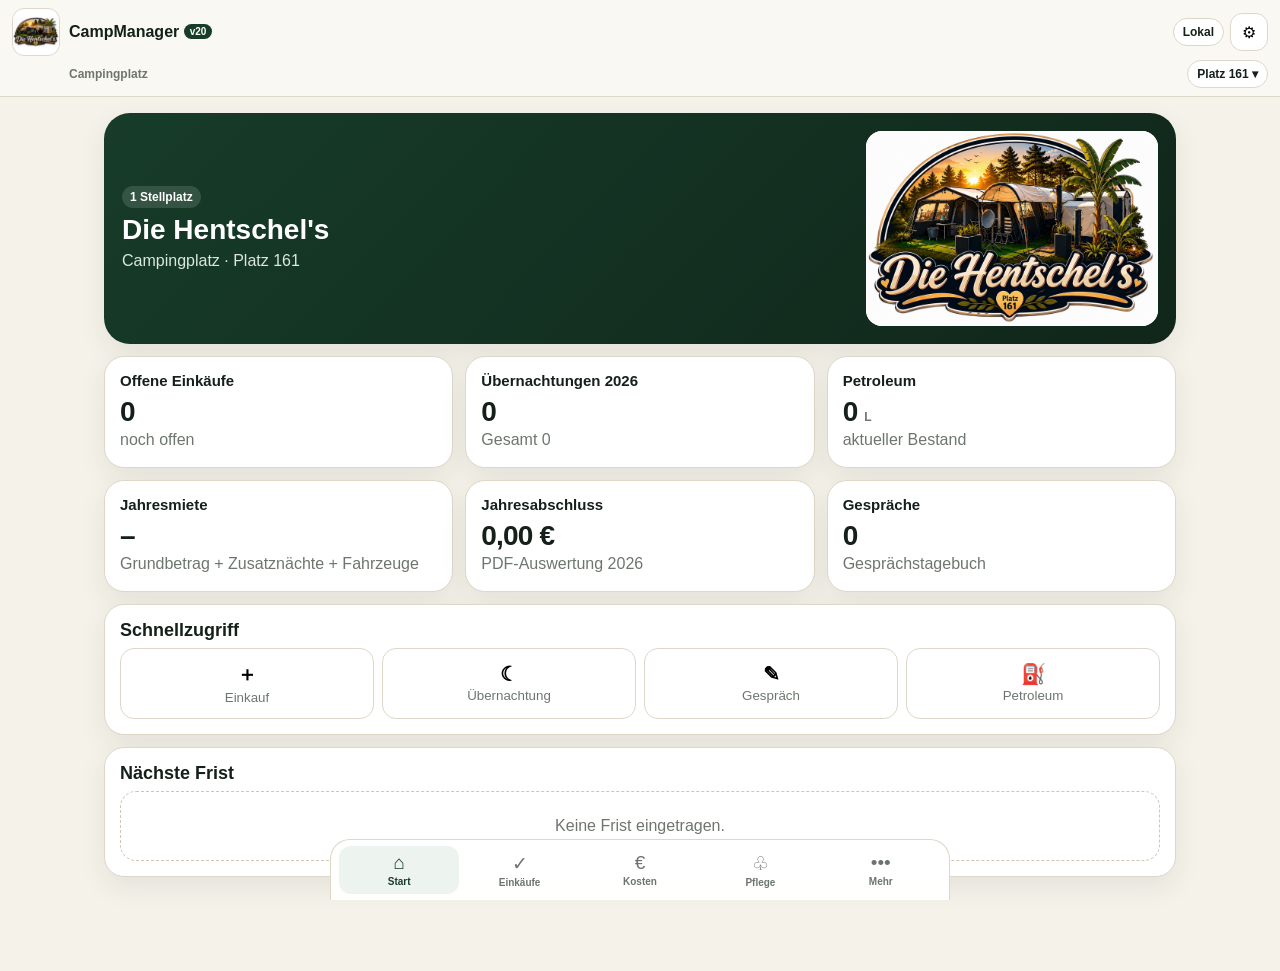
==== commit adb57e67: "Add files via upload" ====
--- a/index 3.html
+++ b/index 3.html
@@ -2,907 +2,531 @@
 <html lang="de">
 <head>
 <meta charset="utf-8">
-<meta name="viewport" content="width=device-width,initial-scale=1,viewport-fit=cover">
+<meta name="viewport" content="width=device-width,initial-scale=1,maximum-scale=1,user-scalable=no,viewport-fit=cover">
 <meta name="theme-color" content="#173c29">
+<meta http-equiv="Cache-Control" content="no-cache, no-store, must-revalidate">
+<meta http-equiv="Pragma" content="no-cache">
+<meta http-equiv="Expires" content="0">
 <meta name="apple-mobile-web-app-capable" content="yes">
 <meta name="apple-mobile-web-app-status-bar-style" content="default">
-<meta name="apple-mobile-web-app-title" content="CampManager">
-<title>CampManager – Platz 161 · Kalender</title>
-<link rel="apple-touch-icon" href="apple-touch-icon.png">
+<title>CampManager v20</title>
 <style>
 :root{
-  --bg:#f5f2ea;--card:#fff;--ink:#14221a;--muted:#6d776f;--line:#e4dfd4;
-  --green:#173c29;--green2:#2f6a49;--soft:#edf3ef;--gold:#c98a34;--warn:#8a5a12;
-  --danger:#a84032;--dangerbg:#fae8e4;--shadow:0 10px 30px rgba(26,42,31,.09);
-  --radius:22px;--safe:env(safe-area-inset-bottom,0px)
+ --bg:#f5f2ea;--card:#fff;--ink:#142019;--muted:#6d766e;--line:#ddd7ca;
+ --green:#173c29;--green2:#2e6548;--soft:#edf3ef;--danger:#a43e32;--gold:#c78b38;
+ --shadow:0 10px 28px rgba(21,38,27,.08);--radius:20px;--safe:env(safe-area-inset-bottom,0px)
 }
 *{box-sizing:border-box}
-html{background:var(--bg);-webkit-text-size-adjust:100%}
-body{margin:0;font-family:Inter,ui-sans-serif,-apple-system,BlinkMacSystemFont,"Segoe UI",sans-serif;color:var(--ink);background:linear-gradient(180deg,#faf8f3 0,#f3efe5 100%);min-height:100vh}
-button,input,select,textarea{font:inherit}button{cursor:pointer}
+html,body{margin:0;max-width:100%;overflow-x:hidden;background:var(--bg);color:var(--ink);font-family:-apple-system,BlinkMacSystemFont,"Segoe UI",Arial,sans-serif;-webkit-text-size-adjust:100%}
+button,input,select,textarea{font:inherit;min-width:0}
+button{cursor:pointer;touch-action:manipulation}
 .hidden{display:none!important}
-.topbar{position:sticky;top:0;z-index:30;height:76px;padding:10px 16px;display:flex;align-items:center;justify-content:space-between;background:rgba(250,248,243,.95);backdrop-filter:blur(18px);border-bottom:1px solid rgba(228,223,212,.85)}
-.brand{display:flex;align-items:center;gap:10px;border:0;background:transparent;padding:0;text-align:left;color:inherit;min-width:0}
-.brand-logo{width:56px;height:48px;object-fit:contain;padding:3px;background:#fff;border-radius:12px;box-shadow:0 4px 12px rgba(0,0,0,.12);background:var(--green)}
-.brand-fallback{width:56px;height:48px;border-radius:12px;background:var(--green);color:#fff;display:none;place-items:center;font-size:24px}
-.brand span{display:flex;flex-direction:column;min-width:0}.brand strong{font-size:17px}.brand small{color:var(--muted);margin-top:2px;white-space:nowrap;overflow:hidden;text-overflow:ellipsis;max-width:210px}
-.top-actions{display:flex;align-items:center;gap:8px}
-.status{font-size:11px;font-weight:800;padding:7px 9px;border-radius:999px;background:#efe9dc;color:#675c4a;white-space:nowrap}
-.status.cloud{background:#e3f2e8;color:#24593a}.status.syncing{background:#fff0d2;color:#7b5720}.status.error{background:#f8ded8;color:#7e3228}
-.icon-btn{width:38px;height:38px;border-radius:12px;border:1px solid var(--line);background:#fff;color:var(--ink);display:grid;place-items:center;font-size:19px;box-shadow:0 3px 10px rgba(0,0,0,.04)}
-.app-shell{max-width:1100px;margin:0 auto;padding:18px 16px calc(98px + var(--safe))}
+.top{position:sticky;top:0;z-index:40;display:flex;flex-direction:column;gap:6px;padding:8px 12px;background:rgba(250,248,243,.96);backdrop-filter:blur(14px);border-bottom:1px solid var(--line)}.toprow,.subrow{width:100%;display:flex;align-items:center;justify-content:space-between;gap:8px}.subrow{min-width:0}.topname{font-size:13px;color:var(--muted);font-weight:700;min-width:0;flex:1;white-space:normal;overflow-wrap:anywhere;line-height:1.2}
+.brand{display:flex;align-items:center;gap:9px;border:0;background:transparent;padding:0;color:inherit;text-align:left;min-width:0}
+.logo{width:48px;height:48px;object-fit:contain;background:#fff;border-radius:12px;border:1px solid var(--line)}
+.brandcopy{min-width:0}.brandcopy b{font-size:16px;white-space:nowrap}
+.ver{font-size:10px;background:var(--green);color:#fff;padding:2px 6px;border-radius:999px;vertical-align:2px}
+.topright{display:flex;align-items:center;gap:6px}
+.placebtn,.status{border:1px solid var(--line);background:#fff;border-radius:999px;padding:6px 9px;font-weight:800;font-size:12px;color:var(--ink)}
+.placebtn{display:flex;align-items:center;gap:6px}
+.placebtn img{width:23px;height:23px;border-radius:7px;object-fit:cover}
+.iconbtn{width:38px;height:38px;border:1px solid var(--line);background:#fff;border-radius:12px}
+main{max-width:1100px;margin:auto;padding:16px 14px calc(94px + var(--safe))}
 .view{display:none}.view.active{display:block}
-.view-head{display:flex;align-items:end;justify-content:space-between;gap:14px;margin-bottom:16px}
-.view-head h1{margin:0;font-size:27px}.view-head p{margin:4px 0 0;color:var(--muted)}
-.hero{background:linear-gradient(135deg,#173c29 0%,#102319 72%);color:#fff;border-radius:28px;padding:20px;display:grid;grid-template-columns:minmax(0,1.5fr) minmax(180px,.5fr);gap:18px;box-shadow:var(--shadow);overflow:hidden;position:relative}
-.hero:after{content:"";position:absolute;width:280px;height:280px;border-radius:50%;right:-85px;top:-125px;background:radial-gradient(circle,#d79a42 0,rgba(215,154,66,.08) 66%,transparent 68%)}
-.hero-copy{position:relative;z-index:1}.hero h1{font-size:30px;margin:5px 0}.hero p{margin:0;color:#dbe7df}.hero-logo{width:100%;height:auto;max-height:220px;object-fit:contain;background:#fff;border-radius:18px;align-self:center;position:relative;z-index:1;border:1px solid rgba(255,255,255,.15)}
-.grid{display:grid;grid-template-columns:repeat(12,1fr);gap:14px;margin-top:14px}
-.card{grid-column:span 4;background:var(--card);border:1px solid var(--line);border-radius:var(--radius);padding:16px;box-shadow:var(--shadow)}
-.card.full{grid-column:1/-1}.card.half{grid-column:span 6}
-.card h2,.card h3{margin:0 0 8px}.card h2{font-size:18px}.card h3{font-size:15px}.card p{margin:4px 0;color:var(--muted)}
-.metric{font-size:30px;font-weight:850;letter-spacing:-.035em}.metric small{font-size:13px;color:var(--muted);font-weight:650}
-.card-action{border:1px solid var(--line);text-align:left;width:auto;color:inherit}.card-action:active{transform:scale(.995)}
-.quick-grid{display:grid;grid-template-columns:repeat(4,1fr);gap:10px}.quick{border:1px solid var(--line);background:#fff;padding:14px 12px;border-radius:16px;text-align:center;color:var(--ink)}.quick b{display:block;font-size:21px;margin-bottom:4px}.quick small{color:var(--muted)}
-.section-tabs{display:flex;gap:8px;overflow:auto;padding-bottom:4px;margin-bottom:14px;scrollbar-width:none}.section-tabs::-webkit-scrollbar{display:none}
-.chip{white-space:nowrap;border:1px solid var(--line);background:#fff;color:var(--ink);padding:9px 12px;border-radius:999px;font-weight:750;font-size:13px}.chip.active{background:var(--green);color:#fff;border-color:var(--green)}
-.list{display:flex;flex-direction:column;gap:9px}
-.row{display:flex;align-items:center;gap:12px;padding:13px 14px;border-radius:16px;background:#fff;border:1px solid var(--line)}
-.row-main{flex:1;min-width:0}.row-title{font-weight:780;overflow-wrap:anywhere}.row-sub{font-size:13px;color:var(--muted);margin-top:3px;overflow-wrap:anywhere}
-.row-actions{display:flex;gap:6px;flex-shrink:0}.mini{border:1px solid var(--line);background:#fff;border-radius:10px;padding:7px 9px}.danger{color:var(--danger)}.done .row-title{text-decoration:line-through;color:var(--muted)}
-.btn{border:0;background:var(--green);color:#fff;font-weight:800;padding:11px 15px;border-radius:13px}.btn.secondary{background:#fff;color:var(--ink);border:1px solid var(--line)}.btn.danger{background:var(--danger);color:#fff}.btn.block{width:100%}.btn:disabled{opacity:.55;cursor:not-allowed}
-.toolbar{display:flex;gap:8px;flex-wrap:wrap;margin:10px 0 14px}
-.empty{padding:28px 16px;border:1px dashed #ccc4b7;border-radius:18px;text-align:center;color:var(--muted);background:rgba(255,255,255,.45)}
-.form-grid{display:grid;grid-template-columns:1fr 1fr;gap:12px}.field{display:flex;flex-direction:column;gap:6px}.field.full{grid-column:1/-1}.field label{font-size:13px;font-weight:800}.field input,.field select,.field textarea{border:1px solid #dcd5c8;background:#fff;border-radius:12px;padding:11px 12px;color:var(--ink);outline:none;width:100%}.field textarea{min-height:92px;resize:vertical}.field input:focus,.field select:focus,.field textarea:focus{border-color:#7aa08a;box-shadow:0 0 0 3px rgba(65,113,82,.12)}
-.modal{border:0;background:transparent;padding:0;width:min(650px,calc(100vw - 20px));max-height:92vh}.modal::backdrop{background:rgba(9,20,14,.55);backdrop-filter:blur(4px)}.modal-card{background:#faf8f3;border-radius:24px;border:1px solid var(--line);padding:16px;box-shadow:0 30px 90px rgba(0,0,0,.28);max-height:92vh;overflow:auto}.modal-head{display:flex;align-items:center;justify-content:space-between;gap:12px;margin-bottom:14px}.modal-head h2{margin:0}.modal-actions{display:flex;justify-content:flex-end;gap:8px;margin-top:16px;flex-wrap:wrap}
-.bottom-nav{position:fixed;z-index:25;bottom:0;left:0;right:0;padding:7px 10px calc(7px + var(--safe));display:grid;grid-template-columns:repeat(5,1fr);background:rgba(255,255,255,.96);backdrop-filter:blur(16px);border-top:1px solid var(--line)}
-.nav-btn{border:0;background:transparent;color:#6f776f;border-radius:14px;padding:7px 5px;display:flex;flex-direction:column;align-items:center;gap:2px}.nav-btn span{font-size:20px;line-height:1}.nav-btn small{font-size:11px;font-weight:800}.nav-btn.active{color:var(--green);background:#edf3ef}
-.toast{position:fixed;z-index:120;left:50%;bottom:90px;max-width:calc(100vw - 24px);transform:translate(-50%,20px);opacity:0;pointer-events:none;background:#102219;color:#fff;padding:11px 15px;border-radius:999px;font-weight:700;box-shadow:var(--shadow);transition:.2s;text-align:center}.toast.show{opacity:1;transform:translate(-50%,0)}
-.badge{display:inline-flex;align-items:center;border-radius:999px;background:#eef2ee;color:#31543e;padding:4px 8px;font-size:12px;font-weight:800}.badge.hero-badge{background:rgba(255,255,255,.12);color:#fff}.badge.warn{background:#fff0d2;color:#7b5720}.badge.bad{background:#f8ded8;color:#7e3228}
-.cost-bars{display:flex;flex-direction:column;gap:9px}.cost-line{display:grid;grid-template-columns:130px 1fr 90px;gap:9px;align-items:center;font-size:13px}.bar{height:9px;background:#eee8dc;border-radius:999px;overflow:hidden}.bar i{display:block;height:100%;background:linear-gradient(90deg,var(--green2),var(--gold))}.right{text-align:right}
-.notice{background:#f7f3e9;border:1px solid #e5dcc6;border-radius:16px;padding:12px;margin:12px 0}.notice.good{background:#e9f4ed;border-color:#cfe3d6}.notice.bad{background:var(--dangerbg);border-color:#ecc8c1}.small-note{font-size:12px;color:var(--muted);line-height:1.45}.codebox{background:#132019;color:#e7efe9;padding:12px;border-radius:14px;white-space:pre-wrap;overflow:auto;font:12px ui-monospace,SFMono-Regular,Menlo,monospace;max-height:260px}.divider{height:1px;background:var(--line);margin:16px 0}.kpi{display:flex;align-items:center;justify-content:space-between;gap:12px}.kpi strong{font-size:18px}.overdue{border-color:#ecc8c1;background:#fff9f7}
+.hero{background:linear-gradient(135deg,#173c29,#10261a);color:#fff;border-radius:26px;padding:18px;display:grid;grid-template-columns:1.5fr .6fr;gap:14px;align-items:center;box-shadow:var(--shadow)}
+.hero h1{margin:6px 0;font-size:28px}.hero p{margin:0;color:#dce7df}.hero img{width:100%;max-height:200px;object-fit:contain;background:#fff;border-radius:16px}
+.badge{display:inline-flex;border-radius:999px;padding:4px 8px;background:#edf3ef;color:#2b5c3f;font-size:12px;font-weight:800}.hero .badge{background:rgba(255,255,255,.13);color:#fff}
+.grid{display:grid;grid-template-columns:repeat(12,1fr);gap:12px;margin-top:12px}
+.card{grid-column:span 4;background:var(--card);border:1px solid var(--line);border-radius:var(--radius);padding:15px;box-shadow:var(--shadow)}
+.card.half{grid-column:span 6}.card.full{grid-column:1/-1}
+.card h2,.card h3{margin:0 0 7px}.card h2{font-size:18px}.card h3{font-size:15px}.card p{margin:3px 0;color:var(--muted)}
+.cardaction{border:1px solid var(--line);text-align:left;color:inherit}
+.metric{font-size:28px;font-weight:850;letter-spacing:-.03em}.metric small{font-size:12px;color:var(--muted)}
+.head{display:flex;justify-content:space-between;align-items:end;gap:12px;margin-bottom:13px}.head h1{margin:0;font-size:25px}.head p{margin:3px 0 0;color:var(--muted)}
+.toolbar{display:flex;gap:8px;flex-wrap:wrap;margin:10px 0 13px}
+.btn{border:0;background:var(--green);color:#fff;font-weight:800;padding:10px 13px;border-radius:12px}.btn.sec{background:#fff;color:var(--ink);border:1px solid var(--line)}.btn.danger{background:var(--danger)}.btn.block{width:100%}
+.tabs{display:flex;gap:7px;overflow-x:auto;padding:2px 0 8px;scrollbar-width:none}.tabs::-webkit-scrollbar{display:none}
+.tabs.manage-tabs{overflow:visible;display:grid;grid-template-columns:repeat(2,minmax(0,1fr));gap:8px;padding:0 0 12px}
+.tabs.manage-tabs .chip{width:100%;min-height:44px;white-space:normal;text-align:center;line-height:1.15;padding:9px 7px}
+
+.chip{white-space:nowrap;border:1px solid var(--line);background:#fff;border-radius:999px;padding:8px 11px;font-weight:800;font-size:13px;color:var(--ink)}.chip.active{background:var(--green);color:#fff;border-color:var(--green)}
+.list{display:flex;flex-direction:column;gap:8px}
+.row{display:flex;align-items:center;gap:10px;padding:12px;border-radius:15px;background:#fff;border:1px solid var(--line)}
+.rowmain{flex:1;min-width:0}.rowtitle{font-weight:800;overflow-wrap:anywhere}.rowsub{font-size:12px;color:var(--muted);margin-top:3px;overflow-wrap:anywhere}.rowactions{display:flex;gap:5px;flex-wrap:wrap;justify-content:flex-end}
+.mini{border:1px solid var(--line);background:#fff;border-radius:9px;padding:6px 8px}.mini.danger{color:var(--danger)}
+.empty{padding:25px 14px;text-align:center;border:1px dashed #cfc6b8;border-radius:16px;color:var(--muted);background:rgba(255,255,255,.45)}
+.notice{padding:11px;border:1px solid #dfd6bf;border-radius:14px;background:#f9f4e8;margin:10px 0}.notice.good{background:#eaf4ed;border-color:#cfe2d5}.notice.warn{background:#fff1da;border-color:#ecd8af}
+.formgrid{display:grid;grid-template-columns:1fr 1fr;gap:10px}.field{display:flex;flex-direction:column;gap:4px}.field.full{grid-column:1/-1}.field label{font-size:12px;font-weight:800}
+.field input,.field select,.field textarea{width:100%;font-size:16px;line-height:1.2;border:1px solid #d9d2c5;background:#fff;border-radius:11px;padding:10px;color:var(--ink);outline:none}.field textarea{min-height:74px;resize:vertical}
+.modal{position:fixed;inset:0;z-index:100;display:flex;align-items:center;justify-content:center;padding:8px;background:rgba(9,20,14,.58);backdrop-filter:blur(4px)}
+.modalcard{width:min(100%,620px);max-height:calc(100dvh - 16px);overflow-y:auto;overflow-x:hidden;background:#faf8f3;border-radius:22px;border:1px solid var(--line);padding:12px;box-shadow:0 30px 90px rgba(0,0,0,.28)}
+.modalhead{display:flex;align-items:center;justify-content:space-between;gap:8px;position:sticky;top:-12px;background:#faf8f3;padding:3px 0 8px;z-index:2}.modalhead h2{margin:0;font-size:23px}
+.modalactions{display:grid;grid-template-columns:1fr 1fr;gap:8px;position:sticky;bottom:-12px;background:#faf8f3;padding:8px 0 2px;margin-top:10px}
+.bottom{position:fixed;left:0;right:0;bottom:0;z-index:35;display:grid;grid-template-columns:repeat(5,1fr);padding:6px 8px calc(6px + var(--safe));background:rgba(255,255,255,.96);backdrop-filter:blur(14px);border-top:1px solid var(--line)}
+.nav{border:0;background:transparent;border-radius:12px;padding:6px 3px;color:#6c756d;display:flex;flex-direction:column;align-items:center;gap:2px}.nav span{font-size:19px}.nav small{font-size:10px;font-weight:800}.nav.active{background:#edf3ef;color:var(--green)}
+.toast{position:fixed;left:50%;bottom:86px;z-index:120;transform:translate(-50%,18px);opacity:0;pointer-events:none;background:#102319;color:#fff;padding:10px 14px;border-radius:999px;font-weight:750;transition:.2s;max-width:calc(100vw - 24px);text-align:center}.toast.show{opacity:1;transform:translate(-50%,0)}
+.quick{display:grid;grid-template-columns:repeat(4,1fr);gap:8px}.quick button{border:1px solid var(--line);background:#fff;border-radius:14px;padding:12px}.quick b{display:block;font-size:20px}.quick small{color:var(--muted)}
+.avatar{width:44px;height:44px;border-radius:13px;object-fit:cover;background:#f2efe7;border:1px solid var(--line);flex:0 0 44px}.avatar.ph{display:grid;place-items:center;font-size:20px}
+.photoPreview{width:88px;height:88px;border-radius:16px;object-fit:cover;background:#eee;border:1px solid var(--line)}
+.costline{display:grid;grid-template-columns:150px 1fr 90px;gap:8px;align-items:center;font-size:13px}.bar{height:8px;background:#eee8dd;border-radius:999px;overflow:hidden}.bar i{display:block;height:100%;background:linear-gradient(90deg,var(--green2),var(--gold))}.right{text-align:right}
+.docgrid{display:grid;grid-template-columns:repeat(2,minmax(0,1fr));gap:9px}.doc{border:1px solid var(--line);background:#fff;border-radius:15px;padding:11px}.docthumb{width:100%;aspect-ratio:4/3;border-radius:11px;background:#f1eee7;display:grid;place-items:center;font-size:36px;overflow:hidden}.docthumb img{width:100%;height:100%;object-fit:contain;background:#fff}
+.conversation{white-space:pre-wrap;line-height:1.42;margin-top:6px}
+.divider{height:1px;background:var(--line);margin:14px 0}
 @media(max-width:760px){
-  .hero{grid-template-columns:1fr}.hero-logo{max-height:260px}.card,.card.half{grid-column:1/-1}
-  .quick-grid{grid-template-columns:repeat(2,1fr)}.form-grid{grid-template-columns:1fr}.field.full{grid-column:auto}
-  .cost-line{grid-template-columns:105px 1fr 78px}.view-head h1{font-size:24px}.brand small{max-width:160px}
-}
-@media(min-width:900px){.bottom-nav{left:50%;right:auto;transform:translateX(-50%);width:620px;border:1px solid var(--line);border-bottom:0;border-radius:22px 22px 0 0}.app-shell{padding-bottom:110px}.hero{padding:24px}}
+ .head{margin-bottom:10px}
+ .head h1{font-size:24px;line-height:1.1}
+ .head p{font-size:14px;line-height:1.25}
+ .tabs.manage-tabs{grid-template-columns:repeat(2,minmax(0,1fr))}
+ .tabs.manage-tabs .chip{font-size:13px;border-radius:13px}
+
+ .hero{grid-template-columns:1fr}.hero img{max-height:240px}.card,.card.half{grid-column:1/-1}.formgrid{grid-template-columns:1fr}.field.full{grid-column:auto}.quick{grid-template-columns:repeat(2,1fr)}.docgrid{grid-template-columns:1fr}.costline{grid-template-columns:115px 1fr 75px}.top{padding-left:10px;padding-right:10px}.topname{font-size:12px}.placebtn,.status{font-size:11px;padding:6px 8px}.logo{width:44px;height:44px}
+}
+@media(min-width:900px){.bottom{left:50%;right:auto;transform:translateX(-50%);width:620px;border:1px solid var(--line);border-bottom:0;border-radius:20px 20px 0 0}}
+
+@media(min-width:761px){
+ .top{gap:4px}
+ .subrow{padding-left:57px}
+ .topname{font-size:12px;white-space:nowrap;overflow:hidden;text-overflow:ellipsis}
+}
+
+
+@media(min-width:761px){
+ .tabs.manage-tabs{grid-template-columns:repeat(4,minmax(0,1fr))}
+}
+
 </style>
 </head>
 <body>
-<header class="topbar">
-  <button class="brand" id="brandBtn" aria-label="Startseite">
-    <img id="brandLogo" class="brand-logo" src="logo.jpg" alt="CampManager Logo">
-    <span id="brandFallback" class="brand-fallback">⛺</span>
-    <span><strong>Platz 161</strong><small id="campNameTop">Campingverwaltung</small></span>
+<header class="top">
+ <div class="toprow">
+  <button class="brand" id="homeBtn" type="button">
+   <img class="logo" id="logoImg" src="logo.jpg" alt="Logo">
+   <div class="brandcopy"><b>CampManager <span class="ver">v20</span></b></div>
   </button>
-  <div class="top-actions">
-    <button id="placeSwitchBtn" class="status" type="button" aria-label="Stellplatz wechseln">Platz</button>
-    <span id="syncBadge" class="status">Lokal</span>
-    <button id="accountBtn" class="icon-btn" aria-label="Konto und Einstellungen">⚙</button>
+  <div class="topright">
+   <span class="status" id="syncStatus">Lokal</span>
+   <button class="iconbtn" id="settingsBtn" type="button">⚙</button>
   </div>
+ </div>
+ <div class="subrow">
+  <div id="topName" class="topname">Campingplatz</div>
+  <button class="placebtn" id="placeBtn" type="button"><span>Platz ▾</span></button>
+ </div>
 </header>
 
-<main class="app-shell" id="app">
-  <section id="view-dashboard" class="view active"></section>
-  <section id="view-shopping" class="view"></section>
-  <section id="view-costs" class="view"></section>
-  <section id="view-care" class="view"></section>
-  <section id="view-more" class="view"></section>
+<main>
+ <section id="v-dashboard" class="view active"></section>
+ <section id="v-shopping" class="view"></section>
+ <section id="v-costs" class="view"></section>
+ <section id="v-care" class="view"></section>
+ <section id="v-more" class="view"></section>
 </main>
 
-<nav class="bottom-nav" aria-label="Hauptnavigation">
-  <button class="nav-btn active" data-view="dashboard"><span>⌂</span><small>Start</small></button>
-  <button class="nav-btn" data-view="shopping"><span>✓</span><small>Einkäufe</small></button>
-  <button class="nav-btn" data-view="costs"><span>€</span><small>Kosten</small></button>
-  <button class="nav-btn" data-view="care"><span>♧</span><small>Pflege</small></button>
-  <button class="nav-btn" data-view="more"><span>•••</span><small>Mehr</small></button>
+<nav class="bottom">
+ <button class="nav active" data-view="dashboard"><span>⌂</span><small>Start</small></button>
+ <button class="nav" data-view="shopping"><span>✓</span><small>Einkäufe</small></button>
+ <button class="nav" data-view="costs"><span>€</span><small>Kosten</small></button>
+ <button class="nav" data-view="care"><span>♧</span><small>Pflege</small></button>
+ <button class="nav" data-view="more"><span>•••</span><small>Mehr</small></button>
 </nav>
 
-<dialog id="modal" class="modal">
-  <form method="dialog" class="modal-card" id="modalCard">
-    <div class="modal-head">
-      <h2 id="modalTitle">Eintrag</h2>
-      <button value="cancel" class="icon-btn" aria-label="Schließen">×</button>
-    </div>
-    <div id="modalBody"></div>
-    <div id="modalActions" class="modal-actions"></div>
-  </form>
-</dialog>
-<div id="toast" class="toast" role="status"></div>
+<div id="modal" class="modal hidden" role="dialog" aria-modal="true">
+ <div class="modalcard">
+  <div class="modalhead"><h2 id="modalTitle">Eintrag</h2><button class="iconbtn" type="button" data-close>×</button></div>
+  <div id="modalBody"></div>
+  <div id="modalActions" class="modalactions"></div>
+ </div>
+</div>
+<div id="toast" class="toast"></div>
 
 <script>
-(() => {
-'use strict';
-
-const STORAGE_KEY='campmanager_full_v4';
-const CLOUD_CFG_KEY='campmanager_cloud_cfg_v2';
-const CLOUD_SESSION_KEY='campmanager_cloud_session_v2';
-
-const $=(s,r=document)=>r.querySelector(s);
-const $$=(s,r=document)=>[...r.querySelectorAll(s)];
-const id=()=>globalThis.crypto&&crypto.randomUUID?crypto.randomUUID():Date.now()+'-'+Math.random().toString(16).slice(2);
+(()=>{'use strict';
+
+const KEY='campmanager_complete_v20';
+const OLD=['campmanager_complete_v19','campmanager_complete_v18','campmanager_complete_v17','campmanager_complete_v16','campmanager_complete_v15','campmanager_complete_v14','campmanager_complete_v13','campmanager_complete_v12','campmanager_complete_v11','campmanager_complete_v10','campmanager_complete_v9','campmanager_complete_v8','campmanager_complete_v7','campmanager_complete_v6','campmanager_full_v5','campmanager_full_v4','campmanager_full_v3','campmanager_full_v2','campmanager_full_v1'];
+const CFG='campmanager_cloud_cfg_v16', SES='campmanager_cloud_session_v16';
+const $=(s,r=document)=>r.querySelector(s), $$=(s,r=document)=>[...r.querySelectorAll(s)];
+const uid=()=>crypto?.randomUUID?.()||Date.now()+'-'+Math.random().toString(16).slice(2);
 const esc=(v='')=>String(v).replace(/[&<>'"]/g,c=>({'&':'&amp;','<':'&lt;','>':'&gt;',"'":'&#39;','"':'&quot;'}[c]));
-const today=()=>new Date().toISOString().slice(0,10);
-const yearNow=()=>new Date().getFullYear();
-const fmtDate=v=>v?new Date(v+'T12:00:00').toLocaleDateString('de-DE'):'–';
+const today=()=>new Date().toISOString().slice(0,10), yearNow=()=>new Date().getFullYear();
+const fmt=v=>v?new Date(v+'T12:00:00').toLocaleDateString('de-DE'):'–';
 const money=v=>Number(v||0).toLocaleString('de-DE',{style:'currency',currency:'EUR'});
-const num=(v,d=0)=>Number(v||0).toLocaleString('de-DE',{minimumFractionDigits:0,maximumFractionDigits:d});
-const days=(a,b)=>a&&b?Math.max(0,Math.round((new Date(b+'T12:00:00')-new Date(a+'T12:00:00'))/86400000)):0;
-const parseDate=v=>v?new Date(v+'T12:00:00'):null;
+const num=(v,d=0)=>Number(v||0).toLocaleString('de-DE',{maximumFractionDigits:d});
+const dparse=v=>v?new Date(v+'T12:00:00'):null;
+const nights=(a,b)=>a&&b?Math.max(0,Math.round((dparse(b)-dparse(a))/86400000)):0;
 
 function blankPlace(name='Campingplatz',pitch='161'){
-  return {
-    id:id(),
-    site:{campName:name,pitch:pitch,area:'',notes:''},
-    nextArrival:'',
-    shopping:[],
-    costs:[],
-    petroleum:[],
-    electricity:[],
-    stays:[],
-    lawn:[],
-    hedge:[],
-    contracts:[],
-    gasChecks:[]
-  };
+ return {id:uid(),site:{campName:name,pitch,area:'',notes:'',photoData:''},shopping:[],costs:[],annualRent:[],petroleum:[],electricity:[],stays:[],lawn:[],hedge:[],contracts:[],gasChecks:[],documents:[],conversations:[]}
 }
 function defaults(){
-  const first=blankPlace('Campingplatz','161');
-  return {
-    version:4,
-    updatedAt:new Date().toISOString(),
-    activePlaceId:first.id,
-    places:[first],
-    site:{...first.site},
-    family:[
-      {id:id(),name:'Marcel'},
-      {id:id(),name:'Denise'},
-      {id:id(),name:'Leon'},
-      {id:id(),name:'Luca'}
-    ],
-    nextArrival:'',
-    shopping:[],
-    costs:[],
-    petroleum:[],
-    electricity:[],
-    stays:[],
-    lawn:[],
-    hedge:[],
-    contracts:[],
-    gasChecks:[]
-  };
-}
-function normalize(x){
-  const d=defaults();
-  if(!x||typeof x!=='object')return d;
-  const o={...d,...x};
-  o.site={...d.site,...(x.site||{})};
-  ['family','shopping','costs','petroleum','electricity','stays','lawn','hedge','contracts','gasChecks'].forEach(k=>{if(!Array.isArray(o[k]))o[k]=d[k]});
-
-  if(!Array.isArray(o.places)||!o.places.length){
-    const migrated={
-      id:id(),
-      site:{...o.site},
-      nextArrival:o.nextArrival||'',
-      shopping:Array.isArray(o.shopping)?o.shopping:[],
-      costs:Array.isArray(o.costs)?o.costs:[],
-      petroleum:Array.isArray(o.petroleum)?o.petroleum:[],
-      electricity:Array.isArray(o.electricity)?o.electricity:[],
-      stays:Array.isArray(o.stays)?o.stays:[],
-      lawn:Array.isArray(o.lawn)?o.lawn:[],
-      hedge:Array.isArray(o.hedge)?o.hedge:[],
-      contracts:Array.isArray(o.contracts)?o.contracts:[],
-      gasChecks:Array.isArray(o.gasChecks)?o.gasChecks:[]
-    };
-    o.places=[migrated];
-    o.activePlaceId=migrated.id;
-  } else {
-    o.places=o.places.map(p=>({
-      id:p.id||id(),
-      site:{campName:'Campingplatz',pitch:'',area:'',notes:'',...(p.site||{})},
-      nextArrival:p.nextArrival||'',
-      shopping:Array.isArray(p.shopping)?p.shopping:[],
-      costs:Array.isArray(p.costs)?p.costs:[],
-      petroleum:Array.isArray(p.petroleum)?p.petroleum:[],
-      electricity:Array.isArray(p.electricity)?p.electricity:[],
-      stays:Array.isArray(p.stays)?p.stays:[],
-      lawn:Array.isArray(p.lawn)?p.lawn:[],
-      hedge:Array.isArray(p.hedge)?p.hedge:[],
-      contracts:Array.isArray(p.contracts)?p.contracts:[],
-      gasChecks:Array.isArray(p.gasChecks)?p.gasChecks:[]
-    }));
-    if(!o.activePlaceId||!o.places.some(p=>p.id===o.activePlaceId))o.activePlaceId=o.places[0].id;
-  }
-  const active=o.places.find(p=>p.id===o.activePlaceId)||o.places[0];
-  applyPlaceToTopLevel(o,active);
-  return o;
-}
-
-const PLACE_KEYS=['nextArrival','shopping','costs','petroleum','electricity','stays','lawn','hedge','contracts','gasChecks'];
-
-function placeSnapshotFromState(s){
-  return {
-    id:s.activePlaceId,
-    site:{...(s.site||{})},
-    nextArrival:s.nextArrival||'',
-    shopping:s.shopping||[],
-    costs:s.costs||[],
-    petroleum:s.petroleum||[],
-    electricity:s.electricity||[],
-    stays:s.stays||[],
-    lawn:s.lawn||[],
-    hedge:s.hedge||[],
-    contracts:s.contracts||[],
-    gasChecks:s.gasChecks||[]
-  };
-}
-function applyPlaceToTopLevel(target,place){
-  if(!place)return;
-  target.site={campName:'Campingplatz',pitch:'',area:'',notes:'',...(place.site||{})};
-  target.nextArrival=place.nextArrival||'';
-  target.shopping=Array.isArray(place.shopping)?place.shopping:[];
-  target.costs=Array.isArray(place.costs)?place.costs:[];
-  target.petroleum=Array.isArray(place.petroleum)?place.petroleum:[];
-  target.electricity=Array.isArray(place.electricity)?place.electricity:[];
-  target.stays=Array.isArray(place.stays)?place.stays:[];
-  target.lawn=Array.isArray(place.lawn)?place.lawn:[];
-  target.hedge=Array.isArray(place.hedge)?place.hedge:[];
-  target.contracts=Array.isArray(place.contracts)?place.contracts:[];
-  target.gasChecks=Array.isArray(place.gasChecks)?place.gasChecks:[];
-}
-function syncActivePlace(){
-  if(!Array.isArray(state.places)||!state.activePlaceId)return;
-  const ix=state.places.findIndex(p=>p.id===state.activePlaceId);
-  if(ix>=0){
-    state.places[ix]={
-      ...state.places[ix],
-      ...placeSnapshotFromState(state),
-      id:state.activePlaceId
-    };
-  }
-}
-function activePlace(){
-  return state.places?.find(p=>p.id===state.activePlaceId)||state.places?.[0]||null;
-}
-function switchPlace(placeId){
-  if(!placeId||placeId===state.activePlaceId)return;
-  syncActivePlace();
-  const next=state.places.find(p=>p.id===placeId);
-  if(!next)return;
-  state.activePlaceId=placeId;
-  applyPlaceToTopLevel(state,next);
-  saveLocal();
-  renderAll();
-  scheduleCloudPush();
-  toast('Zu '+(state.site.campName||'Campingplatz')+' · Platz '+(state.site.pitch||'')+' gewechselt');
-}
-
-function loadLocal(){
-  try{
-    const raw=localStorage.getItem(STORAGE_KEY);
-    if(raw)return normalize(JSON.parse(raw));
-    const old=localStorage.getItem('campmanager_full_v3')||localStorage.getItem('campmanager_full_v2')||localStorage.getItem('campmanager_full_v1')||localStorage.getItem('campmanager_onefile_v1')||localStorage.getItem('platz161_state_v4')||localStorage.getItem('platz161_state_v2');
-    return old?normalize(JSON.parse(old)):defaults();
-  }catch(e){console.warn(e);return defaults()}
-}
-let state=loadLocal();
-let activeView='dashboard';
-const activeTab={costs:'overview',care:'lawn',more:'stays'};
-let pushTimer=null;
-let cloudCfg=loadCloudCfg();
-let cloudSession=loadCloudSession();
-let lastCloudUpdated='';
-
-function saveLocal(){
-  syncActivePlace();
-  state.updatedAt=new Date().toISOString();
-  localStorage.setItem(STORAGE_KEY,JSON.stringify(state));
-}
-function save(){
-  saveLocal();
-  renderAll();
-  scheduleCloudPush();
-}
-function toast(t){
-  const e=$('#toast');e.textContent=t;e.classList.add('show');clearTimeout(e._t);e._t=setTimeout(()=>e.classList.remove('show'),2200)
-}
-function setSync(kind,text){
-  const b=$('#syncBadge');b.className='status'+(kind?' '+kind:'');b.textContent=text;
-}
-function empty(t){return '<div class="empty">'+esc(t)+'</div>'}
-function badge(t,cls=''){return '<span class="badge '+cls+'">'+esc(t)+'</span>'}
-function totalNights(year=null){
-  return state.stays.reduce((s,x)=>{
-    if(!x.arrival||!x.departure)return s;
-    if(year&&Number(x.arrival.slice(0,4))!==Number(year))return s;
-    return s+days(x.arrival,x.departure);
-  },0)
-}
-function petroleumStock(){
-  const rows=[...state.petroleum].sort((a,b)=>String(a.date||'').localeCompare(String(b.date||''))||String(a.createdAt||'').localeCompare(String(b.createdAt||'')));
-  let stock=0;
-  rows.forEach(x=>{
-    const liters=Number(x.liters||0);
-    if(x.kind==='stock')stock=liters;
-    else if(x.kind==='purchase')stock+=liters;
-    else stock-=liters;
-  });
-  return stock;
-}
-function costData(y=yearNow()){
-  const d={annual:0,repairs:0,purchases:0,other:0,electricity:0,petroleum:0};
-  state.costs.filter(x=>Number(x.year)===Number(y)).forEach(x=>d[x.category]=(d[x.category]||0)+Number(x.amount||0));
-  state.electricity.filter(x=>Number(x.year)===Number(y)).forEach(x=>d.electricity+=Number(x.cost||0)+Number(x.meterRent||0));
-  state.petroleum.filter(x=>x.kind==='purchase'&&(x.date||'').startsWith(String(y))).forEach(x=>d.petroleum+=Number(x.price||0));
-  return d
-}
-function arrivalText(){
-  if(!state.nextArrival)return'Noch nicht geplant';
-  const d=Math.round((parseDate(state.nextArrival)-parseDate(today()))/86400000);
-  if(d===0)return'Heute';if(d===1)return'Morgen';if(d>1)return'in '+d+' Tagen';return fmtDate(state.nextArrival)
-}
-function nextDeadline(){
-  const candidates=[];
-  state.contracts.forEach(x=>{
-    if(x.noticeDate)candidates.push({date:x.noticeDate,title:'Vertragsfrist',detail:x.name});
-    else if(x.endDate)candidates.push({date:x.endDate,title:'Vertragsende',detail:x.name});
-  });
-  state.gasChecks.forEach(x=>{if(x.nextDue)candidates.push({date:x.nextDue,title:'Gasprüfung',detail:x.company||'Nächste Prüfung'})});
-  candidates.sort((a,b)=>String(a.date).localeCompare(String(b.date)));
-  return candidates.find(x=>x.date>=today())||null
-}
-function deadlineStatus(date){
-  if(!date)return'';
-  const d=Math.ceil((parseDate(date)-parseDate(today()))/86400000);
-  if(d<0)return'Überfällig';
-  if(d===0)return'Heute';
-  if(d===1)return'Morgen';
-  if(d<=30)return'in '+d+' Tagen';
-  return fmtDate(date)
-}
-function tabs(section,items){return '<div class="section-tabs">'+items.map(([k,l])=>'<button class="chip '+(activeTab[section]===k?'active':'')+'" data-section="'+section+'" data-tab="'+k+'">'+esc(l)+'</button>').join('')+'</div>'}
+ const p=blankPlace('Campingplatz','161');
+ return {version:20,updatedAt:new Date().toISOString(),activePlaceId:p.id,family:[{id:uid(),name:'Marcel'},{id:uid(),name:'Denise'},{id:uid(),name:'Leon'},{id:uid(),name:'Luca'}],places:[p]}
+}
+function normPlace(p={}){
+ return {
+  id:p.id||uid(),
+  site:{campName:'Campingplatz',pitch:'',area:'',notes:'',photoData:'',...(p.site||{})},
+  shopping:Array.isArray(p.shopping)?p.shopping:[],
+  costs:Array.isArray(p.costs)?p.costs:[],
+  annualRent:Array.isArray(p.annualRent)?p.annualRent:[],
+  petroleum:Array.isArray(p.petroleum)?p.petroleum:[],
+  electricity:Array.isArray(p.electricity)?p.electricity:[],
+  stays:Array.isArray(p.stays)?p.stays:[],
+  lawn:Array.isArray(p.lawn)?p.lawn:[],
+  hedge:Array.isArray(p.hedge)?p.hedge:[],
+  contracts:Array.isArray(p.contracts)?p.contracts:[],
+  gasChecks:Array.isArray(p.gasChecks)?p.gasChecks:[],
+  documents:Array.isArray(p.documents)?p.documents:[],
+  conversations:Array.isArray(p.conversations)?p.conversations:[]
+ }
+}
+function normalize(raw){
+ const d=defaults(); if(!raw||typeof raw!=='object')return d;
+ if(Array.isArray(raw.places)&&raw.places.length){
+  const places=raw.places.map(normPlace);
+  return {version:20,updatedAt:raw.updatedAt||new Date().toISOString(),activePlaceId:places.some(p=>p.id===raw.activePlaceId)?raw.activePlaceId:places[0].id,family:Array.isArray(raw.family)?raw.family:d.family,places}
+ }
+ const p=normPlace(raw);
+ return {version:20,updatedAt:raw.updatedAt||new Date().toISOString(),activePlaceId:p.id,family:Array.isArray(raw.family)?raw.family:d.family,places:[p]}
+}
+function load(){
+ try{
+  const cur=localStorage.getItem(KEY); if(cur)return normalize(JSON.parse(cur));
+  for(const k of OLD){const x=localStorage.getItem(k);if(x)return normalize(JSON.parse(x))}
+ }catch(e){console.warn(e)}
+ return defaults()
+}
+let state=load(), view='dashboard';
+const tab={costs:'overview',care:'lawn',more:'stays'};
+function place(){return state.places.find(p=>p.id===state.activePlaceId)||state.places[0]}
+function persist(){
+ state.version=20;state.updatedAt=new Date().toISOString();
+ try{localStorage.setItem(KEY,JSON.stringify(state));return true}catch(e){toast('Speichern im Browser fehlgeschlagen');return false}
+}
+function save(){const ok=persist();render();schedulePush();return ok}
+function toast(t){const el=$('#toast');el.textContent=t;el.classList.add('show');clearTimeout(el._t);el._t=setTimeout(()=>el.classList.remove('show'),2100)}
+function empty(t){return `<div class="empty">${esc(t)}</div>`}
+function tabs(sec,items){
+ const extra=sec==='more'?' manage-tabs':'';
+ return `<div class="tabs${extra}">${items.map(([k,l])=>`<button type="button" class="chip ${tab[sec]===k?'active':''}" data-tabsec="${sec}" data-tab="${k}">${esc(l)}</button>`).join('')}</div>`
+}
+function avatar(p,cls='avatar'){return p.site.photoData?`<img class="${cls}" src="${p.site.photoData}" alt="">`:`<span class="${cls} ph">⛺</span>`}
+
+function petroleumStock(p=place()){
+ let s=0;[...p.petroleum].sort((a,b)=>String(a.date||'').localeCompare(String(b.date||''))||String(a.createdAt||'').localeCompare(String(b.createdAt||''))).forEach(x=>{
+  const l=Number(x.liters||0); if(x.kind==='stock')s=l;else if(x.kind==='purchase')s+=l;else s-=l
+ });return s
+}
+function totalNights(p=place(),y=null){return p.stays.reduce((s,x)=>s+((!y||Number((x.arrival||'').slice(0,4))===Number(y))?nights(x.arrival,x.departure):0),0)}
+function annualRentTotal(x){return x?Number(x.baseAmount||0)+Number(x.extraAdultNights||0)*Number(x.adultPrice||0)+Number(x.extraChildNights||0)*Number(x.childPrice||0)+Number(x.carCount||0)*Number(x.carAnnualPrice||0)+Number(x.trailerCount||0)*Number(x.trailerAnnualPrice||0):0}
+function annualRentFor(p,y){return p.annualRent.find(x=>Number(x.year)===Number(y))||null}
+function contractActive(x,y){
+ const a=y+'-01-01',b=y+'-12-31';
+ return !(x.startDate&&x.startDate>b)&&!(x.endDate&&x.endDate<a)
+}
+function contractBaseAmount(x){return Number(x.costAmount ?? x.annualCost ?? 0)}
+function contractBillingPeriod(x){return x.billingPeriod||'yearly'}
+function contractMonthsInYear(x,y){
+ if(!contractActive(x,y))return 0;
+ let startMonth=1,endMonth=12;
+ if(x.startDate&&Number(x.startDate.slice(0,4))===Number(y))startMonth=Number(x.startDate.slice(5,7))||1;
+ if(x.endDate&&Number(x.endDate.slice(0,4))===Number(y))endMonth=Number(x.endDate.slice(5,7))||12;
+ return Math.max(0,endMonth-startMonth+1)
+}
+function contractCostForYear(x,y){
+ const amount=contractBaseAmount(x);
+ if(!amount||!contractActive(x,y))return 0;
+ return contractBillingPeriod(x)==='monthly'?amount*contractMonthsInYear(x,y):amount
+}
+function costData(p,y){
+ const d={annual:0,repairs:0,purchases:0,other:0,electricity:0,petroleum:0,gas:0,contracts:0};
+ const r=annualRentFor(p,y);if(r)d.annual+=annualRentTotal(r);
+ p.costs.filter(x=>Number(x.year)===Number(y)).forEach(x=>{const k=x.category||'other';d[k]=(d[k]||0)+Number(x.amount||0)});
+ p.electricity.filter(x=>Number(x.year)===Number(y)).forEach(x=>d.electricity+=Number(x.cost||0)+Number(x.meterRent||0));
+ p.petroleum.filter(x=>x.kind==='purchase'&&(x.date||'').startsWith(String(y))).forEach(x=>d.petroleum+=Number(x.price||0));
+ p.gasChecks.filter(x=>(x.date||'').startsWith(String(y))).forEach(x=>d.gas+=Number(x.cost||0));
+ p.contracts.filter(x=>contractActive(x,y)).forEach(x=>d.contracts+=contractCostForYear(x,y));
+ return d
+}
+function nextDeadline(p){
+ const r=[];p.contracts.forEach(x=>{const d=x.noticeDate||x.endDate;if(d)r.push({d,t:'Vertrag: '+(x.name||'')})});p.gasChecks.forEach(x=>{if(x.nextDue)r.push({d:x.nextDue,t:'Gasprüfung'})});r.sort((a,b)=>a.d.localeCompare(b.d));return r.find(x=>x.d>=today())||r[0]||null
+}
 
 function renderTop(){
-  $('#campNameTop').textContent=(state.site.campName||'Campingplatz')+' · Platz '+(state.site.pitch||'');
-  const ps=$('#placeSwitchBtn');
-  if(ps)ps.textContent='Platz '+(state.site.pitch||'–')+' ▾';
-  if(cloudReady()&&cloudSession&&cloudSession.access_token)setSync('cloud','Cloud');else setSync('','Lokal')
+ const p=place();
+ $('#topName').textContent=p.site.campName||'Campingplatz';
+ $('#placeBtn').innerHTML=`${p.site.photoData?`<img src="${p.site.photoData}" alt="">`:''}<span>Platz ${esc(p.site.pitch||'–')} ▾</span>`;
+ $('#syncStatus').textContent=cloudReady()&&session?.access_token?'Cloud':'Lokal'
 }
 function renderDashboard(){
-  const y=yearNow(),c=costData(y),total=Object.values(c).reduce((a,b)=>a+b,0),next=nextDeadline();
-  $('#view-dashboard').innerHTML=`
-  <div class="hero">
-    <div class="hero-copy"><div class="badge hero-badge">Familien-CampManager · ${state.places.length} ${state.places.length===1?'Platz':'Plätze'}</div><h1>Die Hentschel's</h1><p>${esc(state.site.campName||'Campingplatz')} · Platz ${esc(state.site.pitch||'161')}</p></div>
-    <img class="hero-logo" src="logo.jpg" alt="CampManager Logo" onerror="this.style.display='none'">
-  </div>
-  <div class="grid">
-    <button class="card card-action" data-open="arrival"><h3>Nächste Anreise</h3><div class="metric">${state.nextArrival?fmtDate(state.nextArrival):'–'}</div><p>${esc(arrivalText())}</p></button>
-    <button class="card card-action" data-go="shopping"><h3>Offene Einkäufe</h3><div class="metric">${state.shopping.filter(x=>!x.done).length}</div><p>noch zu besorgen</p></button>
-    <button class="card card-action" data-go="more" data-tab="stays"><h3>Übernachtungen ${y}</h3><div class="metric">${totalNights(y)}</div><p>Gesamt: ${totalNights()} Nächte</p></button>
-    <button class="card card-action" data-go="costs" data-tab="petroleum"><h3>Petroleum</h3><div class="metric">${num(petroleumStock(),1)} <small>Liter</small></div><p>aktueller Bestand</p></button>
-    <button class="card card-action" data-go="costs" data-tab="overview"><h3>Kosten ${y}</h3><div class="metric">${money(total)}</div><p>Jahresübersicht</p></button>
-    <button class="card card-action ${next&&next.date<today()?'overdue':''}" data-go="more" data-tab="${next&&next.title==='Gasprüfung'?'gas':'contracts'}"><h3>Nächste Frist</h3><div class="metric" style="font-size:21px">${next?fmtDate(next.date):'–'}</div><p>${next?esc(next.title+' · '+deadlineStatus(next.date)):'Keine Frist eingetragen'}</p></button>
-    <div class="card full"><h2>Schnellzugriff</h2><div class="quick-grid">
-      <button class="quick" data-add="shopping"><b>＋</b><small>Einkauf</small></button>
-      <button class="quick" data-add="petroleum"><b>⛽</b><small>Petroleum</small></button>
-      <button class="quick" data-add="stay"><b>☾</b><small>Übernachtung</small></button>
-      <button class="quick" data-add="gas"><b>✓</b><small>Gasprüfung</small></button>
-    </div></div>
-    ${renderUpcoming()}
-  </div>`
-}
-function renderUpcoming(){
-  const rows=[];
-  state.contracts.forEach(x=>{
-    const d=x.noticeDate||x.endDate;if(d)rows.push({date:d,title:x.name,kind:x.noticeDate?'Vertragsfrist':'Vertragsende'})
-  });
-  state.gasChecks.forEach(x=>{if(x.nextDue)rows.push({date:x.nextDue,title:x.company||'Gasprüfung',kind:'Gasprüfung'})});
-  rows.sort((a,b)=>String(a.date).localeCompare(String(b.date)));
-  const upcoming=rows.filter(x=>x.date>=today()).slice(0,5);
-  return `<div class="card full"><h2>Nächste Termine</h2>${upcoming.length?'<div class="list">'+upcoming.map(x=>`<div class="row"><div class="row-main"><div class="row-title">${esc(x.kind)}</div><div class="row-sub">${esc(x.title)}</div></div><div><strong>${fmtDate(x.date)}</strong><div class="row-sub">${esc(deadlineStatus(x.date))}</div></div></div>`).join('')+'</div>':empty('Noch keine Vertrags- oder Prüftermine eingetragen.')}</div>`
-}
-
+ const p=place(),y=yearNow(),c=costData(p,y),total=Object.values(c).reduce((a,b)=>a+b,0),dl=nextDeadline(p);
+ $('#v-dashboard').innerHTML=`<div class="hero"><div><span class="badge">${state.places.length} ${state.places.length===1?'Stellplatz':'Stellplätze'}</span><h1>Die Hentschel's</h1><p>${esc(p.site.campName)} · Platz ${esc(p.site.pitch||'–')}</p></div><img src="logo.jpg" alt="Logo" onerror="this.style.display='none'"></div>
+ <div class="grid">
+  <button class="card cardaction" data-go="shopping"><h3>Offene Einkäufe</h3><div class="metric">${p.shopping.filter(x=>!x.done).length}</div><p>noch offen</p></button>
+  <button class="card cardaction" data-go="more" data-jump="stays"><h3>Übernachtungen ${y}</h3><div class="metric">${totalNights(p,y)}</div><p>Gesamt ${totalNights(p)}</p></button>
+  <button class="card cardaction" data-go="costs" data-jump="petroleum"><h3>Petroleum</h3><div class="metric">${num(petroleumStock(p),1)} <small>L</small></div><p>aktueller Bestand</p></button>
+  <button class="card cardaction" data-go="costs" data-jump="annualRent"><h3>Jahresmiete</h3><div class="metric">${annualRentFor(p,y)?money(annualRentTotal(annualRentFor(p,y))):'–'}</div><p>Grundbetrag + Zusatznächte + Fahrzeuge</p></button>
+  <button class="card cardaction" data-go="costs" data-jump="closing"><h3>Jahresabschluss</h3><div class="metric">${money(total)}</div><p>PDF-Auswertung ${y}</p></button>
+  <button class="card cardaction" data-go="more" data-jump="conversations"><h3>Gespräche</h3><div class="metric">${p.conversations.length}</div><p>Gesprächstagebuch</p></button>
+  <div class="card full"><h2>Schnellzugriff</h2><div class="quick">
+   <button data-add="shopping"><b>＋</b><small>Einkauf</small></button>
+   <button data-add="stay"><b>☾</b><small>Übernachtung</small></button>
+   <button data-add="conversation"><b>✎</b><small>Gespräch</small></button>
+   <button data-add="petroleum"><b>⛽</b><small>Petroleum</small></button>
+  </div></div>
+  <div class="card full"><h2>Nächste Frist</h2>${dl?`<div class="row"><div class="rowmain"><div class="rowtitle">${esc(dl.t)}</div><div class="rowsub">${fmt(dl.d)}</div></div></div>`:empty('Keine Frist eingetragen.')}</div>
+ </div>`
+}
 function renderShopping(){
-  const rows=[...state.shopping].sort((a,b)=>Number(a.done)-Number(b.done)||String(a.name).localeCompare(String(b.name),'de'));
-  $('#view-shopping').innerHTML=`<div class="view-head"><div><h1>Offene Einkäufe</h1><p>Was für den Campingplatz noch benötigt wird.</p></div></div>
-  <div class="toolbar"><button class="btn" data-add="shopping">＋ Einkauf hinzufügen</button></div>
-  ${rows.length?'<div class="list">'+rows.map(x=>`<div class="row ${x.done?'done':''}"><input type="checkbox" data-toggle-shopping="${x.id}" ${x.done?'checked':''}><div class="row-main"><div class="row-title">${esc(x.name)}</div><div class="row-sub">${x.quantity?esc(x.quantity):''}${x.note?' · '+esc(x.note):''}</div></div><div class="row-actions"><button class="mini" data-edit="shopping" data-id="${x.id}">✎</button><button class="mini danger" data-del="shopping" data-id="${x.id}">×</button></div></div>`).join('')+'</div>':empty('Keine offenen Einkäufe.')}`
-}
-
+ const p=place(),rows=[...p.shopping].sort((a,b)=>Number(a.done)-Number(b.done));
+ $('#v-shopping').innerHTML=`<div class="head"><div><h1>Einkäufe</h1><p>Platz ${esc(p.site.pitch)}</p></div></div><div class="toolbar"><button class="btn" data-add="shopping">＋ Hinzufügen</button></div>${rows.length?`<div class="list">${rows.map(x=>`<div class="row"><input type="checkbox" data-check="${x.id}" ${x.done?'checked':''}><div class="rowmain"><div class="rowtitle">${esc(x.name)}</div><div class="rowsub">${esc(x.quantity||'')}${x.note?' · '+esc(x.note):''}</div></div><div class="rowactions"><button class="mini" data-edit="shopping" data-id="${x.id}">✎</button><button class="mini danger" data-del="shopping" data-id="${x.id}">×</button></div></div>`).join('')}</div>`:empty('Keine Einkäufe.')}`
+}
 function renderCosts(){
-  const t=activeTab.costs;
-  $('#view-costs').innerHTML=`<div class="view-head"><div><h1>Kosten & Verbrauch</h1><p>Ohne Lebensmittel und Ausflüge.</p></div></div>
-  ${tabs('costs',[['overview','Übersicht'],['costs','Kosten'],['petroleum','Petroleum'],['electricity','Strom']])}
-  ${t==='overview'?costOverview():t==='costs'?costRows():t==='petroleum'?petroleumRows():electricityRows()}`
-}
-function costOverview(){
-  const y=yearNow(),d=costData(y),total=Object.values(d).reduce((a,b)=>a+b,0);
-  const labels={annual:'Stellplatz/Jahresgebühr',repairs:'Reparaturen',purchases:'Neuanschaffungen',other:'Sonstiges',electricity:'Strom',petroleum:'Petroleum'};
-  return `<div class="grid">
-    <div class="card half"><h2>Gesamtkosten ${y}</h2><div class="metric">${money(total)}</div><p>inkl. Strom, Zählermiete und Petroleum</p></div>
-    <div class="card half"><h2>Petroleum-Bestand</h2><div class="metric">${num(petroleumStock(),1)} <small>Liter</small></div></div>
-    <div class="card full"><h2>Aufteilung ${y}</h2><div class="cost-bars">${Object.entries(d).map(([k,v])=>`<div class="cost-line"><span>${esc(labels[k])}</span><div class="bar"><i style="width:${total?Math.min(100,v/total*100):0}%"></i></div><strong class="right">${money(v)}</strong></div>`).join('')}</div></div>
-  </div>`
-}
-function costRows(){
-  const labels={annual:'Stellplatz/Jahresgebühr',repairs:'Reparatur',purchases:'Neuanschaffung',other:'Sonstiges'};
-  const rows=[...state.costs].sort((a,b)=>Number(b.year)-Number(a.year));
-  return `<div class="toolbar"><button class="btn" data-add="cost">＋ Kosten hinzufügen</button></div>${rows.length?'<div class="list">'+rows.map(x=>`<div class="row"><div class="row-main"><div class="row-title">${esc(labels[x.category]||x.category)} · ${esc(x.year)}</div><div class="row-sub">${esc(x.note||'')}</div></div><strong>${money(x.amount)}</strong><div class="row-actions"><button class="mini" data-edit="cost" data-id="${x.id}">✎</button><button class="mini danger" data-del="cost" data-id="${x.id}">×</button></div></div>`).join('')+'</div>':empty('Noch keine allgemeinen Kosten eingetragen.')}`
-}
-function petroleumRows(){
-  const rows=[...state.petroleum].sort((a,b)=>String(b.date).localeCompare(String(a.date)));
-  return `<div class="grid"><div class="card half"><h2>Aktueller Bestand</h2><div class="metric">${num(petroleumStock(),1)} <small>Liter</small></div></div><div class="card half"><h2>Buchungen</h2><div class="metric">${rows.length}</div></div></div>
-  <div class="notice"><strong>Petroleum:</strong> Einkauf erhöht den Bestand, Verbrauch reduziert ihn und „Bestand setzen“ übernimmt den tatsächlich vorhandenen Literstand.</div>
-  <div class="toolbar"><button class="btn" data-add="petroleum">＋ Petroleum buchen</button></div>
-  ${rows.length?'<div class="list">'+rows.map(x=>`<div class="row"><div class="row-main"><div class="row-title">${x.kind==='purchase'?'Einkauf':x.kind==='stock'?'Bestand gesetzt':'Verbrauch'} · ${num(x.liters,1)} L</div><div class="row-sub">${fmtDate(x.date)}${x.note?' · '+esc(x.note):''}</div></div>${x.kind==='purchase'&&x.price?'<strong>'+money(x.price)+'</strong>':''}<div class="row-actions"><button class="mini" data-edit="petroleum" data-id="${x.id}">✎</button><button class="mini danger" data-del="petroleum" data-id="${x.id}">×</button></div></div>`).join('')+'</div>':empty('Noch keine Petroleum-Buchungen.')}`
-}
-function electricityRows(){
-  const rows=[...state.electricity].sort((a,b)=>Number(b.year)-Number(a.year));
-  return `<div class="notice"><strong>Nur Jahreswerte:</strong> Verbrauch, Stromkosten und Zählermiete.</div>
-  <div class="toolbar"><button class="btn" data-add="electricity">＋ Jahreswert hinzufügen</button></div>
-  ${rows.length?'<div class="list">'+rows.map(x=>`<div class="row"><div class="row-main"><div class="row-title">${esc(x.year)} · ${num(x.consumption,1)} kWh</div><div class="row-sub">Strom ${money(x.cost)} · Zählermiete ${money(x.meterRent)}</div></div><strong>${money(Number(x.cost||0)+Number(x.meterRent||0))}</strong><div class="row-actions"><button class="mini" data-edit="electricity" data-id="${x.id}">✎</button><button class="mini danger" data-del="electricity" data-id="${x.id}">×</button></div></div>`).join('')+'</div>':empty('Noch keine Strom-Jahreswerte.')}`
-}
+ const p=place(),t=tab.costs;
+ $('#v-costs').innerHTML=`<div class="head"><div><h1>Kosten & Verbrauch</h1><p>${esc(p.site.campName)} · Platz ${esc(p.site.pitch)}</p></div></div>
+ <div class="grid" style="margin-top:0">
+  <button class="card half cardaction" data-costjump="annualRent"><h2>🏕️ Jahresmiete</h2><p>Grundbetrag, Personen, Autos & Anhänger</p></button>
+  <button class="card half cardaction" data-costjump="closing"><h2>📄 Jahresabschluss</h2><p>Komplette Jahresübersicht als PDF</p></button>
+ </div>
+ ${tabs('costs',[['overview','Übersicht'],['annualRent','Jahresmiete'],['closing','Jahresabschluss'],['costs','Kosten'],['petroleum','Petroleum'],['electricity','Strom']])}
+ ${t==='overview'?costOverview(p):t==='annualRent'?annualRentPanel(p):t==='closing'?closingPanel(p):t==='costs'?costRows(p):t==='petroleum'?petroleumRows(p):electricityRows(p)}`
+}
+function costOverview(p){
+ const y=yearNow(),d=costData(p,y),tot=Object.values(d).reduce((a,b)=>a+b,0),lab={annual:'Jahresmiete / Platz',repairs:'Reparaturen',purchases:'Neuanschaffungen',other:'Sonstiges',electricity:'Strom + Zählermiete',petroleum:'Petroleum',gas:'Gasprüfung',contracts:'Verträge'};
+ return `<div class="grid"><div class="card half"><h2>Gesamtkosten ${y}</h2><div class="metric">${money(tot)}</div></div><div class="card half"><h2>Übernachtungen</h2><div class="metric">${totalNights(p,y)}</div></div><div class="card full"><h2>Aufteilung</h2>${Object.entries(d).map(([k,v])=>`<div class="costline"><span>${lab[k]}</span><div class="bar"><i style="width:${tot?Math.min(100,v/tot*100):0}%"></i></div><b class="right">${money(v)}</b></div>`).join('')}</div></div>`
+}
+function annualRentPanel(p){
+ const rows=[...p.annualRent].sort((a,b)=>Number(b.year)-Number(a.year));
+ return `<div class="notice good"><b>Jahresmiete:</b> Grundbetrag enthält standardmäßig 90 Übernachtungen. Danach getrennte Preise für Erwachsene und Kinder. Autos und Anhänger können mit Anzahl und Jahrespreis hinterlegt werden.</div><div class="toolbar"><button class="btn" data-add="annualrent">＋ Jahresmiete anlegen</button></div>${rows.length?`<div class="list">${rows.map(x=>`<div class="row"><div class="rowmain"><div class="rowtitle">${esc(x.year)} · ${money(annualRentTotal(x))}</div><div class="rowsub">Grundbetrag ${money(x.baseAmount)} · ${num(x.includedNights||90)} inklusive</div><div class="rowsub">ab ${Number(x.includedNights||90)+1}. Übernachtung: Erwachsene ${money(x.adultPrice)} · Kinder ${money(x.childPrice)}</div><div class="rowsub">Zusatz: ${num(x.extraAdultNights)} Erw. / ${num(x.extraChildNights)} Kinder</div><div class="rowsub">Autos: ${num(x.carCount)} × ${money(x.carAnnualPrice)} = ${money(Number(x.carCount||0)*Number(x.carAnnualPrice||0))}</div><div class="rowsub">Anhänger: ${num(x.trailerCount)} × ${money(x.trailerAnnualPrice)} = ${money(Number(x.trailerCount||0)*Number(x.trailerAnnualPrice||0))}</div>${x.note?`<div class="rowsub">${esc(x.note)}</div>`:''}</div><div class="rowactions"><button class="mini" data-edit="annualrent" data-id="${x.id}">✎</button><button class="mini danger" data-del="annualrent" data-id="${x.id}">×</button></div></div>`).join('')}</div>`:empty('Noch keine Jahresmiete angelegt.')}`
+}
+function costRows(p){
+ const lab={annual:'Jahresgebühr (manuell)',repairs:'Reparatur',purchases:'Neuanschaffung',other:'Sonstiges'},rows=[...p.costs].sort((a,b)=>Number(b.year)-Number(a.year));
+ return `<div class="toolbar"><button class="btn" data-add="cost">＋ Kosten</button></div>${rows.length?`<div class="list">${rows.map(x=>`<div class="row"><div class="rowmain"><div class="rowtitle">${esc(lab[x.category]||x.category)} · ${esc(x.year)}</div><div class="rowsub">${esc(x.note||'')}</div></div><b>${money(x.amount)}</b><div class="rowactions"><button class="mini" data-edit="cost" data-id="${x.id}">✎</button><button class="mini danger" data-del="cost" data-id="${x.id}">×</button></div></div>`).join('')}</div>`:empty('Keine Kosten.')}`
+}
+function petroleumRows(p){
+ const rows=[...p.petroleum].sort((a,b)=>String(b.date).localeCompare(String(a.date)));
+ return `<div class="grid"><div class="card half"><h2>Bestand</h2><div class="metric">${num(petroleumStock(p),1)} L</div></div></div><div class="notice"><b>Bestand setzen</b> überschreibt den tatsächlichen Literstand an diesem Datum.</div><div class="toolbar"><button class="btn" data-add="petroleum">＋ Petroleum buchen</button></div>${rows.length?`<div class="list">${rows.map(x=>`<div class="row"><div class="rowmain"><div class="rowtitle">${x.kind==='purchase'?'Einkauf':x.kind==='stock'?'Bestand gesetzt':'Verbrauch'} · ${num(x.liters,1)} L</div><div class="rowsub">${fmt(x.date)}${x.note?' · '+esc(x.note):''}</div></div>${x.kind==='purchase'&&x.price?`<b>${money(x.price)}</b>`:''}<div class="rowactions"><button class="mini" data-edit="petroleum" data-id="${x.id}">✎</button><button class="mini danger" data-del="petroleum" data-id="${x.id}">×</button></div></div>`).join('')}</div>`:empty('Keine Petroleum-Buchungen.')}`
+}
+function electricityRows(p){
+ const rows=[...p.electricity].sort((a,b)=>Number(b.year)-Number(a.year));
+ return `<div class="notice">Nur Jahreswerte: Verbrauch, Stromkosten und Zählermiete.</div><div class="toolbar"><button class="btn" data-add="electricity">＋ Jahreswert</button></div>${rows.length?`<div class="list">${rows.map(x=>`<div class="row"><div class="rowmain"><div class="rowtitle">${x.year} · ${num(x.consumption,1)} kWh</div><div class="rowsub">Strom ${money(x.cost)} · Zählermiete ${money(x.meterRent)}</div></div><b>${money(Number(x.cost||0)+Number(x.meterRent||0))}</b><div class="rowactions"><button class="mini" data-edit="electricity" data-id="${x.id}">✎</button><button class="mini danger" data-del="electricity" data-id="${x.id}">×</button></div></div>`).join('')}</div>`:empty('Keine Stromwerte.')}`
+}
+function yearsFor(p){const s=new Set([yearNow(),yearNow()-1,yearNow()-2]);p.annualRent.forEach(x=>s.add(Number(x.year)));p.costs.forEach(x=>s.add(Number(x.year)));p.electricity.forEach(x=>s.add(Number(x.year)));p.petroleum.forEach(x=>x.date&&s.add(Number(x.date.slice(0,4))));return [...s].filter(Boolean).sort((a,b)=>b-a)}
+function closingRows(p,y){
+ const r=[],ar=annualRentFor(p,y);
+ if(ar)r.push({d:String(y),c:'Jahresmiete',t:`Grundbetrag ${money(ar.baseAmount)}, ${num(ar.includedNights||90)} inkl., ${num(ar.extraAdultNights)} Erw. x ${money(ar.adultPrice)}, ${num(ar.extraChildNights)} Kinder x ${money(ar.childPrice)}, ${num(ar.carCount)} Auto(s) x ${money(ar.carAnnualPrice)}, ${num(ar.trailerCount)} Anhänger x ${money(ar.trailerAnnualPrice)}`,a:annualRentTotal(ar)});
+ p.costs.filter(x=>Number(x.year)===Number(y)).forEach(x=>r.push({d:String(y),c:{annual:'Jahresgebühr manuell',repairs:'Reparatur',purchases:'Neuanschaffung',other:'Sonstiges'}[x.category]||'Kosten',t:x.note||'',a:Number(x.amount||0)}));
+ p.electricity.filter(x=>Number(x.year)===Number(y)).forEach(x=>r.push({d:String(y),c:'Strom',t:`${num(x.consumption,1)} kWh, Strom ${money(x.cost)}, Zählermiete ${money(x.meterRent)}`,a:Number(x.cost||0)+Number(x.meterRent||0)}));
+ p.petroleum.filter(x=>x.kind==='purchase'&&(x.date||'').startsWith(String(y))).forEach(x=>r.push({d:fmt(x.date),c:'Petroleum',t:`${num(x.liters,1)} L${x.note?' · '+x.note:''}`,a:Number(x.price||0)}));
+ p.gasChecks.filter(x=>(x.date||'').startsWith(String(y))&&Number(x.cost||0)>0).forEach(x=>r.push({d:fmt(x.date),c:'Gasprüfung',t:[x.company,x.result,x.notes].filter(Boolean).join(' · '),a:Number(x.cost||0)}));
+ p.contracts.filter(x=>contractActive(x,y)&&contractBaseAmount(x)>0).forEach(x=>{
+ const months=contractMonthsInYear(x,y),period=contractBillingPeriod(x);
+ r.push({
+  d:String(y),
+  c:'Vertrag',
+  t:[x.name,x.provider,period==='monthly'?`${money(contractBaseAmount(x))} / Monat × ${months} Monat(e)`:`${money(contractBaseAmount(x))} / Jahr`].filter(Boolean).join(' · '),
+  a:contractCostForYear(x,y)
+ })
+});
+ return r
+}
+let closingYear=yearNow();
+function closingPanel(p){
+ const years=yearsFor(p);if(!years.includes(closingYear))closingYear=years[0];
+ const y=closingYear,d=costData(p,y),tot=Object.values(d).reduce((a,b)=>a+b,0),rows=closingRows(p,y),docs=p.documents.filter(x=>String(x.year||'')===String(y)||(x.date||'').startsWith(String(y))).length;
+ return `<div class="notice good"><b>Jahresabschluss:</b> Jahr wählen, alle Kosten prüfen und anschließend als PDF sichern.</div><div class="formgrid"><div class="field"><label>Jahr</label><select id="closeYear">${years.map(v=>`<option ${v===y?'selected':''}>${v}</option>`).join('')}</select></div></div><div class="grid"><div class="card half"><h2>Gesamtkosten ${y}</h2><div class="metric">${money(tot)}</div></div><div class="card half"><h2>Übernachtungen</h2><div class="metric">${totalNights(p,y)}</div></div></div><div class="toolbar"><button class="btn" id="pdfBtn">📄 Jahresabschluss als PDF</button></div><div class="notice"><b>Belege:</b> ${docs} Dokument(e) für ${y}</div>${rows.length?`<div class="list">${rows.map(x=>`<div class="row"><div class="rowmain"><div class="rowtitle">${esc(x.c)} · ${esc(x.d)}</div><div class="rowsub">${esc(x.t)}</div></div><b>${money(x.a)}</b></div>`).join('')}</div>`:empty('Keine Kosten für dieses Jahr.')}`
+}
+function reportHtml(p,y){
+ const d=costData(p,y),tot=Object.values(d).reduce((a,b)=>a+b,0),rows=closingRows(p,y),ar=annualRentFor(p,y),lab={annual:'Jahresmiete / Platz',repairs:'Reparaturen',purchases:'Neuanschaffungen',other:'Sonstiges',electricity:'Strom + Zählermiete',petroleum:'Petroleum',gas:'Gasprüfung',contracts:'Verträge'};
+ return `<!doctype html><html><head><meta charset="utf-8"><title>Jahresabschluss ${y}</title><style>body{font-family:Arial,sans-serif;color:#172019;margin:0}main{max-width:900px;margin:auto;padding:28px}h1{margin:0 0 5px}h2{font-size:18px;margin-top:24px}table{width:100%;border-collapse:collapse;font-size:13px}td,th{padding:8px;border-bottom:1px solid #ddd;text-align:left;vertical-align:top}.r{text-align:right;white-space:nowrap}.total td{font-weight:bold;border-top:2px solid #173c29}.btn{background:#173c29;color:#fff;border:0;padding:10px 14px;border-radius:8px;font-weight:bold}.np{margin-bottom:18px}@media print{.np{display:none}@page{size:A4;margin:14mm}main{padding:0}}</style></head><body><main><div class="np"><button class="btn" onclick="window.print()">Drucken / als PDF sichern</button></div><h1>CampManager – Jahresabschluss ${y}</h1><p>${esc(p.site.campName)} · Platz ${esc(p.site.pitch||'–')}</p><h2>Zusammenfassung</h2><table>${Object.entries(d).map(([k,v])=>`<tr><td>${lab[k]}</td><td class="r">${money(v)}</td></tr>`).join('')}<tr class="total"><td>Gesamtkosten</td><td class="r">${money(tot)}</td></tr></table><p><b>Übernachtungen ${y}:</b> ${totalNights(p,y)}</p>${ar?`<h2>Jahresmiete</h2><table><tr><td>Grundbetrag</td><td class="r">${money(ar.baseAmount)}</td></tr><tr><td>Inklusive Übernachtungen</td><td class="r">${num(ar.includedNights||90)}</td></tr><tr><td>Erwachsenenpreis danach</td><td class="r">${money(ar.adultPrice)}</td></tr><tr><td>Kinderpreis danach</td><td class="r">${money(ar.childPrice)}</td></tr><tr><td>Zusätzliche Erwachsenen-Übernachtungen</td><td class="r">${num(ar.extraAdultNights)}</td></tr><tr><td>Zusätzliche Kinder-Übernachtungen</td><td class="r">${num(ar.extraChildNights)}</td></tr><tr><td>Autos</td><td class="r">${num(ar.carCount)} × ${money(ar.carAnnualPrice)} = ${money(Number(ar.carCount||0)*Number(ar.carAnnualPrice||0))}</td></tr><tr><td>Anhänger</td><td class="r">${num(ar.trailerCount)} × ${money(ar.trailerAnnualPrice)} = ${money(Number(ar.trailerCount||0)*Number(ar.trailerAnnualPrice||0))}</td></tr><tr class="total"><td>Berechnete Jahresmiete</td><td class="r">${money(annualRentTotal(ar))}</td></tr></table>`:''}<h2>Alle Kostenpositionen</h2><table><tr><th>Datum/Jahr</th><th>Kategorie</th><th>Beschreibung</th><th class="r">Betrag</th></tr>${rows.map(x=>`<tr><td>${esc(x.d)}</td><td>${esc(x.c)}</td><td>${esc(x.t)}</td><td class="r">${money(x.a)}</td></tr>`).join('')}</table></main></body></html>`
+}
+function openPdf(){const w=window.open('','_blank');if(!w){toast('Pop-up blockiert');return}w.document.write(reportHtml(place(),closingYear));w.document.close();setTimeout(()=>{try{w.focus();w.print()}catch{}},400)}
 
 function renderCare(){
-  const t=activeTab.care;
-  $('#view-care').innerHTML=`<div class="view-head"><div><h1>Rasen & Hecke</h1><p>Nur die gewünschten Pflegetermine.</p></div></div>
-  ${tabs('care',[['lawn','Rasen'],['hedge','Hecke']])}${t==='lawn'?lawnRows():hedgeRows()}`
-}
-function lawnRows(){
-  const rows=[...state.lawn].sort((a,b)=>String(b.date).localeCompare(String(a.date)));
-  return `<div class="toolbar"><button class="btn" data-add="lawn">＋ Rasenschnitt eintragen</button></div>
-  ${rows.length?'<div class="list">'+rows.map(x=>`<div class="row"><div class="row-main"><div class="row-title">Rasen gemäht</div><div class="row-sub">${fmtDate(x.date)}${x.note?' · '+esc(x.note):''}</div></div><div class="row-actions"><button class="mini" data-edit="lawn" data-id="${x.id}">✎</button><button class="mini danger" data-del="lawn" data-id="${x.id}">×</button></div></div>`).join('')+'</div>':empty('Noch kein Rasenschnitt eingetragen.')}`
-}
-function hedgeRows(){
-  const y=yearNow(),count=state.hedge.filter(x=>(x.date||'').startsWith(String(y))).length;
-  const rows=[...state.hedge].sort((a,b)=>String(b.date).localeCompare(String(a.date)));
-  return `<div class="grid"><div class="card half"><h2>Heckenschnitt ${y}</h2><div class="metric">${count}<small> / 2</small></div><p>${count>=2?'Beide Termine erfasst':'Noch '+(2-count)+' Termin(e) möglich'}</p></div></div>
-  <div class="toolbar"><button class="btn" data-add="hedge" ${count>=2?'disabled':''}>＋ Heckenschnitt eintragen</button></div>
-  ${rows.length?'<div class="list">'+rows.map(x=>`<div class="row"><div class="row-main"><div class="row-title">Hecke geschnitten</div><div class="row-sub">${fmtDate(x.date)}${x.note?' · '+esc(x.note):''}</div></div><div class="row-actions"><button class="mini" data-edit="hedge" data-id="${x.id}">✎</button><button class="mini danger" data-del="hedge" data-id="${x.id}">×</button></div></div>`).join('')+'</div>':empty('Noch kein Heckenschnitt eingetragen.')}`
-}
+ const p=place(),t=tab.care;$('#v-care').innerHTML=`<div class="head"><div><h1>Rasen & Hecke</h1><p>Platz ${esc(p.site.pitch)}</p></div></div>${tabs('care',[['lawn','Rasen'],['hedge','Hecke']])}${t==='lawn'?lawnPanel(p):hedgePanel(p)}`
+}
+function lawnPanel(p){const rows=[...p.lawn].sort((a,b)=>String(b.date).localeCompare(String(a.date)));return `<div class="toolbar"><button class="btn" data-add="lawn">＋ Rasenschnitt</button></div>${rows.length?`<div class="list">${rows.map(x=>`<div class="row"><div class="rowmain"><div class="rowtitle">Rasen gemäht</div><div class="rowsub">${fmt(x.date)}${x.note?' · '+esc(x.note):''}</div></div><div class="rowactions"><button class="mini" data-edit="lawn" data-id="${x.id}">✎</button><button class="mini danger" data-del="lawn" data-id="${x.id}">×</button></div></div>`).join('')}</div>`:empty('Noch kein Rasenschnitt.')}`}
+function hedgePanel(p){const y=yearNow(),count=p.hedge.filter(x=>(x.date||'').startsWith(String(y))).length,rows=[...p.hedge].sort((a,b)=>String(b.date).localeCompare(String(a.date)));return `<div class="grid"><div class="card half"><h2>Heckenschnitt ${y}</h2><div class="metric">${count} / 2</div></div></div><div class="toolbar"><button class="btn" data-add="hedge" ${count>=2?'disabled':''}>＋ Heckenschnitt</button></div>${rows.length?`<div class="list">${rows.map(x=>`<div class="row"><div class="rowmain"><div class="rowtitle">Hecke geschnitten</div><div class="rowsub">${fmt(x.date)}${x.note?' · '+esc(x.note):''}</div></div><div class="rowactions"><button class="mini" data-edit="hedge" data-id="${x.id}">✎</button><button class="mini danger" data-del="hedge" data-id="${x.id}">×</button></div></div>`).join('')}</div>`:empty('Noch kein Heckenschnitt.')}`}
 
 function renderMore(){
-  const t=activeTab.more;
-  $('#view-more').innerHTML=`<div class="view-head"><div><h1>Verwaltung</h1><p>Übernachtungen, Verträge, Gasprüfung und Stellplatz.</p></div></div>
-  ${tabs('more',[['stays','Übernachtungen'],['calendar','Kalender'],['contracts','Verträge'],['gas','Gasprüfung'],['site','Stellplatz'],['family','Familie']])}
-  ${t==='stays'?stayRows():t==='calendar'?calendarPanel():t==='contracts'?contractRows():t==='gas'?gasRows():t==='site'?sitePanel():familyPanel()}`
-}
-function stayRows(){
-  const rows=[...state.stays].sort((a,b)=>String(b.arrival).localeCompare(String(a.arrival)));
-  return `<div class="grid"><div class="card half"><h2>Dieses Jahr</h2><div class="metric">${totalNights(yearNow())}</div><p>Übernachtungen ${yearNow()}</p></div><div class="card half"><h2>Gesamt</h2><div class="metric">${totalNights()}</div><p>Übernachtungen</p></div></div>
-  <div class="toolbar"><button class="btn" data-add="stay">＋ Aufenthalt hinzufügen</button></div>
-  ${rows.length?'<div class="list">'+rows.map(x=>`<div class="row"><div class="row-main"><div class="row-title">${fmtDate(x.arrival)} – ${fmtDate(x.departure)}</div><div class="row-sub">${days(x.arrival,x.departure)} Übernachtungen${x.people?' · '+esc(x.people):''}${x.note?' · '+esc(x.note):''}</div></div><div class="row-actions"><button class="mini" data-cal="stay" data-id="${x.id}" title="Zum Kalender">📅</button><button class="mini" data-edit="stay" data-id="${x.id}">✎</button><button class="mini danger" data-del="stay" data-id="${x.id}">×</button></div></div>`).join('')+'</div>':empty('Noch keine Aufenthalte eingetragen.')}`
-}
-function contractRows(){
-  const rows=[...state.contracts].sort((a,b)=>String(a.noticeDate||a.endDate||'9999').localeCompare(String(b.noticeDate||b.endDate||'9999')));
-  return `<div class="toolbar"><button class="btn" data-add="contract">＋ Vertrag hinzufügen</button></div>
-  ${rows.length?'<div class="list">'+rows.map(x=>{
-    const d=x.noticeDate||x.endDate,over=d&&d<today();
-    return `<div class="row ${over?'overdue':''}"><div class="row-main"><div class="row-title">${esc(x.name)}</div><div class="row-sub">${x.provider?esc(x.provider)+' · ':''}${x.startDate?'Beginn '+fmtDate(x.startDate)+' · ':''}${x.noticeDate?'Frist '+fmtDate(x.noticeDate)+' · ':''}${x.endDate?'Ende '+fmtDate(x.endDate):''}${x.annualCost?' · '+money(x.annualCost)+'/Jahr':''}</div>${d?'<div class="row-sub">'+esc(deadlineStatus(d))+'</div>':''}</div><div class="row-actions"><button class="mini" data-cal="contract" data-id="${x.id}" title="Zum Kalender">📅</button><button class="mini" data-edit="contract" data-id="${x.id}">✎</button><button class="mini danger" data-del="contract" data-id="${x.id}">×</button></div></div>`
-  }).join('')+'</div>':empty('Noch keine Verträge eingetragen.')}`
-}
-function gasRows(){
-  const rows=[...state.gasChecks].sort((a,b)=>String(b.date).localeCompare(String(a.date)));
-  return `<div class="toolbar"><button class="btn" data-add="gas">＋ Gasprüfung hinzufügen</button></div>
-  ${rows.length?'<div class="list">'+rows.map(x=>`<div class="row ${x.nextDue&&x.nextDue<today()?'overdue':''}"><div class="row-main"><div class="row-title">Prüfung ${fmtDate(x.date)} · ${esc(x.result||'')}</div><div class="row-sub">Nächste Prüfung: ${fmtDate(x.nextDue)}${x.company?' · '+esc(x.company):''}${x.cost?' · '+money(x.cost):''}</div>${x.nextDue?'<div class="row-sub">'+esc(deadlineStatus(x.nextDue))+'</div>':''}${x.notes?'<div class="row-sub">'+esc(x.notes)+'</div>':''}</div><div class="row-actions"><button class="mini" data-cal="gas" data-id="${x.id}" title="Zum Kalender">📅</button><button class="mini" data-edit="gas" data-id="${x.id}">✎</button><button class="mini danger" data-del="gas" data-id="${x.id}">×</button></div></div>`).join('')+'</div>':empty('Noch keine Gasprüfung eingetragen.')}`
-}
-
-function calendarEvents(){
-  const out=[];
-  if(state.nextArrival){
-    out.push({
-      type:'arrival',id:'arrival',date:state.nextArrival,endDate:state.nextArrival,
-      title:'Anreise Campingplatz – Platz '+(state.site.pitch||'161'),
-      description:(state.site.campName||'Campingplatz')+' · Platz '+(state.site.pitch||'161')
-    });
-  }
-  state.stays.forEach(x=>{
-    if(x.arrival)out.push({
-      type:'stay',id:x.id,date:x.arrival,endDate:x.departure||x.arrival,
-      title:'Camping-Aufenthalt – Platz '+(state.site.pitch||'161'),
-      description:[x.people,x.note].filter(Boolean).join(' · ')
-    });
-  });
-  state.contracts.forEach(x=>{
-    const d=x.noticeDate||x.endDate;
-    if(d)out.push({
-      type:'contract',id:x.id,date:d,endDate:d,
-      title:(x.noticeDate?'Vertragsfrist: ':'Vertragsende: ')+(x.name||'Vertrag'),
-      description:[x.provider,x.notes].filter(Boolean).join(' · ')
-    });
-  });
-  state.gasChecks.forEach(x=>{
-    if(x.nextDue)out.push({
-      type:'gas',id:x.id,date:x.nextDue,endDate:x.nextDue,
-      title:'Gasprüfung – '+(x.company||'Campingplatz'),
-      description:[x.result,x.notes].filter(Boolean).join(' · ')
-    });
-  });
-  return out.sort((a,b)=>String(a.date).localeCompare(String(b.date)));
-}
-function icsDate(date,addDays=0){
-  const d=new Date(date+'T12:00:00');
-  if(addDays)d.setDate(d.getDate()+addDays);
-  return d.getFullYear()+String(d.getMonth()+1).padStart(2,'0')+String(d.getDate()).padStart(2,'0');
-}
-function icsEscape(v=''){
-  return String(v).replace(/\\/g,'\\\\').replace(/\n/g,'\\n').replace(/,/g,'\\,').replace(/;/g,'\\;');
-}
-function icsEvent(ev){
-  return [
-    'BEGIN:VEVENT',
-    'UID:'+icsEscape((ev.type||'event')+'-'+(ev.id||id())+'@campmanager'),
-    'DTSTAMP:'+new Date().toISOString().replace(/[-:]/g,'').replace(/\.\d{3}Z$/,'Z'),
-    'DTSTART;VALUE=DATE:'+icsDate(ev.date),
-    'DTEND;VALUE=DATE:'+icsDate(ev.endDate||ev.date,1),
-    'SUMMARY:'+icsEscape(ev.title||'CampManager Termin'),
-    ev.description?'DESCRIPTION:'+icsEscape(ev.description):'',
-    'END:VEVENT'
-  ].filter(Boolean).join('\r\n');
-}
-async function exportIcs(events,filename='campmanager-kalender.ics'){
-  if(!events||!events.length){toast('Keine Kalendereinträge vorhanden');return;}
-  const content=['BEGIN:VCALENDAR','VERSION:2.0','PRODID:-//CampManager//DE','CALSCALE:GREGORIAN','METHOD:PUBLISH',...events.map(icsEvent),'END:VCALENDAR'].join('\r\n');
-  const blob=new Blob([content],{type:'text/calendar;charset=utf-8'});
-  const file=new File([blob],filename,{type:'text/calendar'});
-  if(navigator.share && navigator.canShare && navigator.canShare({files:[file]})){
-    try{
-      await navigator.share({files:[file],title:'CampManager Kalender'});
-      return;
-    }catch(e){
-      if(e && e.name==='AbortError')return;
-    }
-  }
-  const url=URL.createObjectURL(blob);
-  const a=document.createElement('a');
-  a.href=url;a.download=filename;document.body.appendChild(a);a.click();a.remove();
-  setTimeout(()=>URL.revokeObjectURL(url),1500);
-  toast(events.length===1?'Kalendertermin erstellt':'Kalenderdatei erstellt');
-}
-function addOneCalendar(type,itemId){
-  const ev=type==='arrival'
-    ? calendarEvents().find(x=>x.type==='arrival')
-    : calendarEvents().find(x=>x.type===type&&String(x.id)===String(itemId));
-  if(!ev){toast('Kein Datum für diesen Termin vorhanden');return;}
-  exportIcs([ev],'campmanager-'+type+'-'+ev.date+'.ics');
-}
-function calendarPanel(){
-  const rows=calendarEvents();
-  const upcoming=rows.filter(x=>x.date>=today());
-  return `<div class="notice good"><strong>iPhone-/Apple-Kalender</strong><br>Über 📅 wird eine Kalenderdatei erstellt. Auf dem iPhone öffnet sich – je nach Browser – das Teilen-Menü oder die .ics-Datei; dort kannst du den Termin dem Kalender hinzufügen.</div>
-  <div class="toolbar">
-    <button class="btn" id="exportCalendarAll">📅 Alle Termine exportieren</button>
-    <button class="btn secondary" id="exportCalendarUpcoming">Nur zukünftige Termine</button>
-  </div>
-  ${upcoming.length?'<div class="list">'+upcoming.map(x=>`<div class="row"><div class="row-main"><div class="row-title">${esc(x.title)}</div><div class="row-sub">${fmtDate(x.date)}${x.endDate&&x.endDate!==x.date?' – '+fmtDate(x.endDate):''}</div></div><button class="mini" data-cal="${x.type}" data-id="${x.id}">📅</button></div>`).join('')+'</div>':empty('Keine zukünftigen Kalendereinträge.')}`;
-}
-
-function sitePanel(){
-  const places=[...state.places];
-  return `<div class="grid">
-    <div class="card half"><h2>Aktiver Stellplatz</h2><div class="metric">${esc(state.site.pitch||'–')}</div><p>${esc(state.site.campName||'Campingplatz')}</p>${state.site.area?'<p>'+esc(state.site.area)+' m²</p>':''}<div class="toolbar"><button class="btn secondary" data-open="site">Bearbeiten</button></div></div>
-    <div class="card half"><h2>Nächste Anreise</h2><div class="metric" style="font-size:22px">${state.nextArrival?fmtDate(state.nextArrival):'–'}</div><p>${esc(arrivalText())}</p><div class="toolbar"><button class="btn secondary" data-open="arrival">Planen</button>${state.nextArrival?'<button class="btn secondary" data-cal="arrival">📅 Zum Kalender</button>':''}</div></div>
-    <div class="card full">
-      <div class="kpi"><div><h2>Meine Stellplätze</h2><p>Jeder Platz hat eigene Kosten, Bestände, Termine und Übernachtungen.</p></div><button class="btn" data-place-add>＋ Platz hinzufügen</button></div>
-      <div class="list" style="margin-top:12px">
-        ${places.map(p=>{
-          const active=p.id===state.activePlaceId;
-          return `<div class="row ${active?'notice good':''}">
-            <div class="row-main">
-              <div class="row-title">${esc(p.site?.campName||'Campingplatz')} · Platz ${esc(p.site?.pitch||'–')} ${active?'<span class="badge">Aktiv</span>':''}</div>
-              <div class="row-sub">${p.site?.area?esc(p.site.area)+' m² · ':''}${p.site?.notes?esc(p.site.notes):'Keine Notiz'}</div>
-            </div>
-            <div class="row-actions">
-              ${active?'':`<button class="mini" data-place-switch="${p.id}">Wechseln</button>`}
-              <button class="mini" data-place-edit="${p.id}">✎</button>
-              ${places.length>1?`<button class="mini danger" data-place-delete="${p.id}">×</button>`:''}
-            </div>
-          </div>`
-        }).join('')}
-      </div>
-    </div>
-    ${state.site.notes?'<div class="card full"><h2>Notizen</h2><p>'+esc(state.site.notes)+'</p></div>':''}
-  </div>`;
-}
-function familyPanel(){
-  return `<div class="notice">Diese Personen dienen nur der Übersicht. Für die Cloud-Synchronisierung nutzt ihr auf allen Geräten dasselbe Familienkonto.</div>
-  <div class="toolbar"><button class="btn" data-add="family">＋ Person hinzufügen</button></div>
-  <div class="list">${state.family.map(x=>`<div class="row"><div class="row-main"><div class="row-title">${esc(x.name)}</div></div><div class="row-actions"><button class="mini" data-edit="family" data-id="${x.id}">✎</button><button class="mini danger" data-del="family" data-id="${x.id}">×</button></div></div>`).join('')}</div>`
-}
-
-function showView(v){
-  activeView=v;
-  $$('.view').forEach(x=>x.classList.toggle('active',x.id==='view-'+v));
-  $$('.nav-btn').forEach(x=>x.classList.toggle('active',x.dataset.view===v));
-  window.scrollTo(0,0)
-}
-function renderAll(){renderTop();renderDashboard();renderShopping();renderCosts();renderCare();renderMore();showView(activeView)}
-
-function modal(title,body,actions=''){
-  $('#modalTitle').textContent=title;$('#modalBody').innerHTML=body;$('#modalActions').innerHTML=actions;$('#modal').showModal()
-}
-const field=(l,n,v='',t='text',extra='')=>`<div class="field"><label>${esc(l)}</label><input name="${n}" type="${t}" value="${esc(v??'')}" ${extra}></div>`;
+ const p=place(),t=tab.more;$('#v-more').innerHTML=`<div class="head"><div><h1>Verwaltung</h1><p>${esc(p.site.campName)} · Platz ${esc(p.site.pitch)}</p></div></div>${tabs('more',[['stays','Übernachtungen'],['conversations','Gespräche'],['documents','Dokumente'],['contracts','Verträge'],['gas','Gasprüfung'],['site','Stellplatz'],['family','Familie']])}${t==='stays'?stayPanel(p):t==='conversations'?conversationPanel(p):t==='documents'?documentPanel(p):t==='contracts'?contractPanel(p):t==='gas'?gasPanel(p):t==='site'?sitePanel(p):familyPanel()}`
+}
+function stayPanel(p){const rows=[...p.stays].sort((a,b)=>String(b.arrival).localeCompare(String(a.arrival)));return `<div class="grid"><div class="card half"><h2>${yearNow()}</h2><div class="metric">${totalNights(p,yearNow())}</div><p>Übernachtungen</p></div><div class="card half"><h2>Gesamt</h2><div class="metric">${totalNights(p)}</div></div></div><div class="toolbar"><button class="btn" data-add="stay">＋ Aufenthalt</button></div>${rows.length?`<div class="list">${rows.map(x=>`<div class="row"><div class="rowmain"><div class="rowtitle">${fmt(x.arrival)} – ${fmt(x.departure)}</div><div class="rowsub">${nights(x.arrival,x.departure)} Nächte${x.people?' · '+esc(x.people):''}${x.note?' · '+esc(x.note):''}</div></div><div class="rowactions"><button class="mini" data-edit="stay" data-id="${x.id}">✎</button><button class="mini danger" data-del="stay" data-id="${x.id}">×</button></div></div>`).join('')}</div>`:empty('Noch keine Aufenthalte.')}`}
+function conversationPanel(p){const rows=[...p.conversations].sort((a,b)=>(String(b.date)+' '+String(b.time)).localeCompare(String(a.date)+' '+String(a.time)));return `<div class="notice good"><b>Gesprächstagebuch:</b> für diesen Stellplatz.</div><div class="toolbar"><button class="btn" data-add="conversation">＋ Gespräch</button></div>${rows.length?`<div class="list">${rows.map(x=>`<div class="row"><div class="rowmain"><div class="rowtitle">${fmt(x.date)} · ${esc(x.time||'–')} Uhr</div><div class="rowsub">Gesprächspartner: ${esc(x.partner||'–')}</div>${x.note?`<div class="conversation">${esc(x.note)}</div>`:''}</div><div class="rowactions"><button class="mini" data-edit="conversation" data-id="${x.id}">✎</button><button class="mini danger" data-del="conversation" data-id="${x.id}">×</button></div></div>`).join('')}</div>`:empty('Noch keine Gespräche.')}`}
+function contractPanel(p){
+ const rows=[...p.contracts].sort((a,b)=>String(a.noticeDate||a.endDate||'9999').localeCompare(String(b.noticeDate||b.endDate||'9999')));
+ return `<div class="toolbar"><button class="btn" data-add="contract">＋ Vertrag</button></div>${rows.length?`<div class="list">${rows.map(x=>{
+  const amount=contractBaseAmount(x),period=contractBillingPeriod(x);
+  return `<div class="row"><div class="rowmain"><div class="rowtitle">${esc(x.name)}</div><div class="rowsub">${x.provider?esc(x.provider)+' · ':''}${x.noticeDate?'Frist '+fmt(x.noticeDate)+' · ':''}${x.endDate?'Ende '+fmt(x.endDate)+' · ':''}${amount?money(amount)+(period==='monthly'?' / Monat':' / Jahr'):''}</div></div><div class="rowactions"><button class="mini" data-edit="contract" data-id="${x.id}">✎</button><button class="mini danger" data-del="contract" data-id="${x.id}">×</button></div></div>`
+ }).join('')}</div>`:empty('Keine Verträge.')}`
+}
+function gasPanel(p){const rows=[...p.gasChecks].sort((a,b)=>String(b.date).localeCompare(String(a.date)));return `<div class="toolbar"><button class="btn" data-add="gas">＋ Gasprüfung</button></div>${rows.length?`<div class="list">${rows.map(x=>`<div class="row"><div class="rowmain"><div class="rowtitle">Prüfung ${fmt(x.date)} · ${esc(x.result||'')}</div><div class="rowsub">Nächste: ${fmt(x.nextDue)}${x.company?' · '+esc(x.company):''}${x.cost?' · '+money(x.cost):''}</div></div><div class="rowactions"><button class="mini" data-edit="gas" data-id="${x.id}">✎</button><button class="mini danger" data-del="gas" data-id="${x.id}">×</button></div></div>`).join('')}</div>`:empty('Keine Gasprüfung.')}`}
+function sitePanel(p){return `<div class="grid"><div class="card half"><div style="display:flex;align-items:center;gap:10px">${avatar(p)}<div><h2>Aktiver Stellplatz</h2><p>${esc(p.site.campName)}</p></div></div><div class="metric" style="margin-top:8px">${esc(p.site.pitch||'–')}</div><div class="toolbar"><button class="btn sec" data-placeedit="${p.id}">Bearbeiten</button></div></div><div class="card full"><div style="display:flex;justify-content:space-between;gap:8px;align-items:center"><div><h2>Meine Stellplätze</h2><p>Jeder Platz hat eigene Daten.</p></div><button class="btn" data-placeadd>＋ Platz</button></div><div class="list" style="margin-top:10px">${state.places.map(x=>`<div class="row">${avatar(x)}<div class="rowmain"><div class="rowtitle">${esc(x.site.campName)} · Platz ${esc(x.site.pitch||'–')} ${x.id===state.activePlaceId?'<span class="badge">Aktiv</span>':''}</div><div class="rowsub">${x.site.area?esc(x.site.area)+' m² · ':''}${esc(x.site.notes||'')}</div></div><div class="rowactions">${x.id===state.activePlaceId?'':`<button class="mini" data-placeswitch="${x.id}">Wechseln</button>`}<button class="mini" data-placeedit="${x.id}">✎</button>${state.places.length>1?`<button class="mini danger" data-placedel="${x.id}">×</button>`:''}</div></div>`).join('')}</div></div></div>`}
+function familyPanel(){return `<div class="notice">Familienmitglieder gelten für alle Stellplätze.</div><div class="toolbar"><button class="btn" data-add="family">＋ Person</button></div><div class="list">${state.family.map(x=>`<div class="row"><div class="rowmain"><div class="rowtitle">${esc(x.name)}</div></div><div class="rowactions"><button class="mini" data-edit="family" data-id="${x.id}">✎</button><button class="mini danger" data-del="family" data-id="${x.id}">×</button></div></div>`).join('')}</div>`}
+
+/* Dokumente lokal in IndexedDB */
+const DB='campmanager_documents_v1', STORE='files';
+function openDB(){return new Promise((res,rej)=>{const q=indexedDB.open(DB,1);q.onupgradeneeded=()=>{if(!q.result.objectStoreNames.contains(STORE))q.result.createObjectStore(STORE)};q.onsuccess=()=>res(q.result);q.onerror=()=>rej(q.error)})}
+async function dbPut(k,b){const db=await openDB();return new Promise((res,rej)=>{const t=db.transaction(STORE,'readwrite');t.objectStore(STORE).put(b,k);t.oncomplete=()=>{db.close();res()};t.onerror=()=>rej(t.error)})}
+async function dbGet(k){const db=await openDB();return new Promise((res,rej)=>{const t=db.transaction(STORE,'readonly'),q=t.objectStore(STORE).get(k);q.onsuccess=()=>{db.close();res(q.result||null)};q.onerror=()=>rej(q.error)})}
+async function dbDel(k){const db=await openDB();return new Promise((res,rej)=>{const t=db.transaction(STORE,'readwrite');t.objectStore(STORE).delete(k);t.oncomplete=()=>{db.close();res()};t.onerror=()=>rej(t.error)})}
+async function compress(file,max=1800,q=.82){if(!file.type.startsWith('image/'))return file;const bmp=await createImageBitmap(file);let w=bmp.width,h=bmp.height,s=Math.min(1,max/Math.max(w,h));w=Math.round(w*s);h=Math.round(h*s);const c=document.createElement('canvas');c.width=w;c.height=h;c.getContext('2d').drawImage(bmp,0,0,w,h);bmp.close();return await new Promise(r=>c.toBlob(r,'image/jpeg',q))||file}
+const DOCCAT=[['electricity','Strom / Jahresrechnung'],['annual','Stellplatz / Jahresrechnung'],['petroleum','Petroleum'],['repair','Reparatur'],['purchase','Neuanschaffung'],['gas','Gasprüfung'],['contract','Vertrag'],['other','Sonstiges']];
+function docLabel(k){return DOCCAT.find(x=>x[0]===k)?.[1]||'Sonstiges'}
+function documentPanel(p){const rows=[...p.documents].sort((a,b)=>String(b.date).localeCompare(String(a.date)));return `<div class="notice good"><b>Dokumentenscanner:</b> Rechnung fotografieren oder Bild/PDF auswählen.</div><div class="toolbar"><button class="btn" data-docscan>📷 Scannen</button><button class="btn sec" data-docupload>📁 Datei/PDF</button></div><input id="camInput" type="file" accept="image/*" capture="environment" hidden><input id="fileInput" type="file" accept="image/*,application/pdf" hidden>${rows.length?`<div class="docgrid">${rows.map(x=>`<div class="doc"><div class="docthumb" data-docopen="${x.id}">${x.mime?.startsWith('image/')?'🧾':'📄'}</div><div class="rowtitle" style="margin-top:8px">${esc(x.title||docLabel(x.category))}</div><div class="rowsub">${docLabel(x.category)} · ${fmt(x.date)}${x.amount?' · '+money(x.amount):''}</div><div class="toolbar"><button class="mini" data-docopen="${x.id}">Öffnen</button><button class="mini" data-docedit="${x.id}">✎</button><button class="mini danger" data-docdel="${x.id}">×</button></div></div>`).join('')}</div>`:empty('Noch keine Dokumente.')}`}
+
+function render(){renderTop();renderDashboard();renderShopping();renderCosts();renderCare();renderMore();show(view)}
+function show(v){view=v;$$('.view').forEach(x=>x.classList.toggle('active',x.id==='v-'+v));$$('.nav').forEach(x=>x.classList.toggle('active',x.dataset.view===v));scrollTo(0,0)}
+
+function modal(title,body,actions){$('#modalTitle').textContent=title;$('#modalBody').innerHTML=body;$('#modalActions').innerHTML=actions||'';$('#modal').classList.remove('hidden');document.body.style.overflow='hidden'}
+function closeModal(){$('#modal').classList.add('hidden');document.body.style.overflow=''}
+const field=(l,n,v='',t='text',ex='')=>`<div class="field"><label>${esc(l)}</label><input name="${n}" type="${t}" value="${esc(v??'')}" ${ex}></div>`;
 const area=(l,n,v='')=>`<div class="field full"><label>${esc(l)}</label><textarea name="${n}">${esc(v??'')}</textarea></div>`;
-const select=(l,n,v,opts)=>`<div class="field"><label>${esc(l)}</label><select name="${n}">${opts.map(([a,b])=>`<option value="${esc(a)}" ${String(v)===String(a)?'selected':''}>${esc(b)}</option>`).join('')}</select></div>`;
-const saveButtons=()=>`<button value="cancel" class="btn secondary">Abbrechen</button><button type="button" class="btn" data-modal-save>Speichern</button>`;
-const mapType=t=>({shopping:'shopping',cost:'costs',petroleum:'petroleum',electricity:'electricity',lawn:'lawn',hedge:'hedge',stay:'stays',contract:'contracts',gas:'gasChecks',family:'family'})[t];
-
-function openEditor(type,existing=null){
-  const x=existing||{};let title='Eintrag',body='';
-  if(type==='shopping'){title=existing?'Einkauf bearbeiten':'Einkauf hinzufügen';body=`<div class="form-grid">${field('Artikel / Sache','name',x.name,'text','required')}${field('Menge','quantity',x.quantity)}${area('Notiz','note',x.note)}</div>`}
-  if(type==='cost'){title=existing?'Kosten bearbeiten':'Kosten hinzufügen';body=`<div class="form-grid">${select('Kategorie','category',x.category||'annual',[['annual','Stellplatz/Jahresgebühr'],['repairs','Reparatur'],['purchases','Neuanschaffung'],['other','Sonstiges']])}${field('Jahr','year',x.year||yearNow(),'number','min="2000" max="2200" required')}${field('Betrag €','amount',x.amount,'number','step="0.01" min="0" required')}${area('Notiz','note',x.note)}</div>`}
-  if(type==='petroleum'){title=existing?'Petroleum bearbeiten':'Petroleum buchen';body=`<div class="form-grid">${select('Art','kind',x.kind||'purchase',[['purchase','Einkauf'],['usage','Verbrauch'],['stock','Bestand setzen']])}${field('Datum','date',x.date||today(),'date','required')}${field('Liter','liters',x.liters,'number','step="0.1" min="0" required')}${field('Preis gesamt € (nur Einkauf)','price',x.price,'number','step="0.01" min="0"')}${area('Notiz','note',x.note)}<div class="field full"><div class="notice"><strong>Bestand setzen:</strong> Trage hier den aktuell tatsächlich vorhandenen Petroleum-Bestand ein. Ab diesem Wert werden spätere Einkäufe und Verbräuche weitergerechnet.</div></div></div>`}
-  if(type==='electricity'){title=existing?'Stromwert bearbeiten':'Strom-Jahreswert';body=`<div class="form-grid">${field('Jahr','year',x.year||yearNow(),'number','min="2000" max="2200" required')}${field('Verbrauch kWh','consumption',x.consumption,'number','step="0.1" min="0" required')}${field('Stromkosten €','cost',x.cost,'number','step="0.01" min="0"')}${field('Zählermiete €','meterRent',x.meterRent,'number','step="0.01" min="0"')}</div>`}
-  if(type==='lawn'||type==='hedge'){title=type==='lawn'?'Rasenschnitt':'Heckenschnitt';body=`<div class="form-grid">${field('Datum','date',x.date||today(),'date','required')}${area('Notiz','note',x.note)}</div>`}
-  if(type==='stay'){title=existing?'Aufenthalt bearbeiten':'Aufenthalt hinzufügen';body=`<div class="form-grid">${field('Anreise','arrival',x.arrival||today(),'date','required')}${field('Abreise','departure',x.departure,'date','required')}${field('Personen','people',x.people)}${area('Notiz','note',x.note)}</div>`}
-  if(type==='contract'){title=existing?'Vertrag bearbeiten':'Vertrag hinzufügen';body=`<div class="form-grid">${field('Vertrag','name',x.name,'text','required')}${field('Anbieter','provider',x.provider)}${field('Vertragsbeginn','startDate',x.startDate,'date')}${field('Vertragsende','endDate',x.endDate,'date')}${field('Kündigungs-/Prüffrist','noticeDate',x.noticeDate,'date')}${field('Kosten pro Jahr €','annualCost',x.annualCost,'number','step="0.01" min="0"')}${area('Notiz','notes',x.notes)}</div>`}
-  if(type==='gas'){title=existing?'Gasprüfung bearbeiten':'Gasprüfung hinzufügen';body=`<div class="form-grid">${field('Prüfdatum','date',x.date||today(),'date','required')}${field('Nächste Prüfung','nextDue',x.nextDue,'date')}${select('Ergebnis','result',x.result||'bestanden',[['bestanden','Bestanden'],['maengel','Mängel'],['offen','Offen']])}${field('Prüfer / Firma','company',x.company)}${field('Kosten €','cost',x.cost,'number','step="0.01" min="0"')}${area('Notiz / Mängel','notes',x.notes)}</div>`}
-  if(type==='family'){title=existing?'Person bearbeiten':'Person hinzufügen';body=`<div class="form-grid">${field('Name','name',x.name,'text','required')}</div>`}
-  modal(title,`<form id="editForm">${body}</form>`,saveButtons());
-  $('[data-modal-save]').onclick=()=>saveEditor(type,existing&&existing.id?existing.id:null)
-}
-function saveEditor(type,existingId){
-  const f=$('#editForm');if(!f.reportValidity())return;
-  const key=mapType(type),arr=state[key],old=existingId?arr.find(x=>x.id===existingId):null;
-  const item={...Object.fromEntries(new FormData(f).entries()),id:existingId||id(),createdAt:old?.createdAt||new Date().toISOString()};
-  if(type==='shopping')item.done=old?!!old.done:false;
-  if(type==='stay'&&item.departure<item.arrival){toast('Abreise darf nicht vor der Anreise liegen');return}
-  if(type==='electricity'&&!existingId&&state.electricity.some(x=>String(x.year)===String(item.year))){toast('Für dieses Jahr existiert bereits ein Stromwert');return}
-  if(type==='hedge'&&!existingId){
-    const y=(item.date||'').slice(0,4);
-    if(y&&state.hedge.filter(x=>(x.date||'').startsWith(y)).length>=2){toast('Für '+y+' sind bereits 2 Heckenschnitte eingetragen');return}
-  }
-  if(old)Object.assign(old,item);else arr.push(item);
-  $('#modal').close();save();toast('Gespeichert')
-}
-function removeItem(type,itemId){
-  if(!confirm('Eintrag wirklich löschen?'))return;
-  const key=mapType(type);state[key]=state[key].filter(x=>x.id!==itemId);save()
-}
-function editItem(type,itemId){const x=state[mapType(type)].find(x=>x.id===itemId);if(x)openEditor(type,x)}
-
-function openPlaceSwitcher(){
-  const rows=state.places.map(p=>`
-    <button type="button" class="row" data-place-switch="${p.id}" style="width:100%;text-align:left">
-      <div class="row-main">
-        <div class="row-title">${esc(p.site?.campName||'Campingplatz')} · Platz ${esc(p.site?.pitch||'–')}</div>
-        <div class="row-sub">${p.id===state.activePlaceId?'Aktiver Platz':'Antippen zum Wechseln'}</div>
-      </div>
-      ${p.id===state.activePlaceId?'<span class="badge">Aktiv</span>':'›'}
-    </button>`).join('');
-  modal('Stellplatz wechseln',`<div class="list">${rows}</div><div class="toolbar"><button type="button" class="btn" data-place-add>＋ Neuer Platz</button></div>`,'<button value="cancel" class="btn secondary">Schließen</button>');
-}
-function openPlaceEditor(placeId=null){
-  const existing=placeId?state.places.find(p=>p.id===placeId):null;
-  const x=existing?.site||{campName:'',pitch:'',area:'',notes:''};
-  modal(existing?'Stellplatz bearbeiten':'Stellplatz hinzufügen',`<form id="placeForm"><div class="form-grid">
-    ${field('Campingplatz / Name','campName',x.campName,'text','required')}
-    ${field('Stellplatznummer','pitch',x.pitch,'text','required')}
-    ${field('Fläche m²','area',x.area,'number','step="0.1" min="0"')}
-    ${area('Notizen','notes',x.notes)}
-  </div></form>`,saveButtons());
-  $('[data-modal-save]').onclick=()=>{
-    const f=$('#placeForm');if(!f.reportValidity())return;
-    const d=Object.fromEntries(new FormData(f).entries());
-    if(existing){
-      existing.site={...existing.site,...d};
-      if(existing.id===state.activePlaceId)state.site={...existing.site};
-    }else{
-      syncActivePlace();
-      const p=blankPlace(d.campName,d.pitch);
-      p.site={...p.site,...d};
-      state.places.push(p);
-      state.activePlaceId=p.id;
-      applyPlaceToTopLevel(state,p);
-    }
-    $('#modal').close();save();toast(existing?'Stellplatz gespeichert':'Stellplatz hinzugefügt');
-  };
-}
-function deletePlace(placeId){
-  if(state.places.length<=1){toast('Mindestens ein Stellplatz muss bleiben');return}
-  const p=state.places.find(x=>x.id===placeId);if(!p)return;
-  if(!confirm((p.site?.campName||'Campingplatz')+' · Platz '+(p.site?.pitch||'')+' wirklich löschen?'))return;
-  const wasActive=placeId===state.activePlaceId;
-  state.places=state.places.filter(x=>x.id!==placeId);
-  if(wasActive){
-    const next=state.places[0];
-    state.activePlaceId=next.id;
-    applyPlaceToTopLevel(state,next);
-  }
-  save();toast('Stellplatz gelöscht');
-}
-
-function openSite(){
-  openPlaceEditor(state.activePlaceId);
-}
-function openArrival(){
-  modal('Nächste Anreise',`<form id="editForm"><div class="form-grid">${field('Datum','date',state.nextArrival,'date')}</div></form>`,saveButtons());
-  $('[data-modal-save]').onclick=()=>{state.nextArrival=new FormData($('#editForm')).get('date')||'';$('#modal').close();save();toast('Anreise gespeichert')}
-}
-
-/* Cloud: Supabase REST, ohne externe JavaScript-Bibliothek */
-function loadCloudCfg(){try{return JSON.parse(localStorage.getItem(CLOUD_CFG_KEY)||'{}')}catch{return{}}}
-function saveCloudCfg(c){cloudCfg=c;localStorage.setItem(CLOUD_CFG_KEY,JSON.stringify(c))}
-function loadCloudSession(){try{return JSON.parse(localStorage.getItem(CLOUD_SESSION_KEY)||'null')}catch{return null}}
-function saveCloudSession(s){cloudSession=s;if(s)localStorage.setItem(CLOUD_SESSION_KEY,JSON.stringify(s));else localStorage.removeItem(CLOUD_SESSION_KEY)}
-function cloudReady(){return !!(cloudCfg&&cloudCfg.url&&cloudCfg.anonKey)}
-function cloudBase(){return String(cloudCfg.url||'').replace(/\/+$/,'')}
-async function api(path,{method='GET',body=null,token=null,prefer=null}={}){
-  if(!cloudReady())throw new Error('Cloud nicht eingerichtet');
-  const headers={'apikey':cloudCfg.anonKey,'Authorization':'Bearer '+(token||cloudCfg.anonKey)};
-  if(body!==null)headers['Content-Type']='application/json';
-  if(prefer)headers['Prefer']=prefer;
-  const res=await fetch(cloudBase()+path,{method,headers,body:body!==null?JSON.stringify(body):undefined});
-  const text=await res.text();let data=null;try{data=text?JSON.parse(text):null}catch{data=text}
-  if(!res.ok)throw new Error((data&&data.msg)||(data&&data.message)||(data&&data.error_description)||('HTTP '+res.status));
-  return data
-}
-async function refreshSession(){
-  if(!cloudSession||!cloudSession.refresh_token)return false;
-  try{
-    const s=await api('/auth/v1/token?grant_type=refresh_token',{method:'POST',body:{refresh_token:cloudSession.refresh_token}});
-    saveCloudSession(s);return true
-  }catch(e){console.warn(e);saveCloudSession(null);return false}
-}
-async function ensureSession(){
-  if(!cloudSession||!cloudSession.access_token)return false;
-  if(cloudSession.expires_at&&Date.now()/1000>Number(cloudSession.expires_at)-60)return await refreshSession();
-  return true
-}
-async function signIn(email,password){
-  const s=await api('/auth/v1/token?grant_type=password',{method:'POST',body:{email,password}});
-  saveCloudSession(s);return s
-}
-async function signUp(email,password){
-  const s=await api('/auth/v1/signup',{method:'POST',body:{email,password}});
-  if(s&&s.access_token)saveCloudSession(s);return s
-}
-async function signOut(){
-  try{if(cloudSession&&cloudSession.access_token)await api('/auth/v1/logout',{method:'POST',token:cloudSession.access_token})}catch{}
-  saveCloudSession(null);lastCloudUpdated='';renderAll()
-}
-async function pullCloud({silent=false}={}){
-  if(!cloudReady()||!await ensureSession())return false;
-  if(!silent)setSync('syncing','Lädt…');
-  try{
-    const uid=cloudSession.user&&cloudSession.user.id;if(!uid)throw new Error('Benutzer-ID fehlt');
-    const rows=await api('/rest/v1/camp_states?select=user_id,data,updated_at&user_id=eq.'+encodeURIComponent(uid)+'&limit=1',{token:cloudSession.access_token});
-    if(rows&&rows[0]){
-      const remote=rows[0];
-      if(!lastCloudUpdated||String(remote.updated_at)>String(lastCloudUpdated)){
-        state=normalize(remote.data);saveLocal();lastCloudUpdated=remote.updated_at;renderAll()
-      }
-    }else await pushCloud({silent:true});
-    setSync('cloud','Cloud');return true
-  }catch(e){console.error(e);setSync('error','Cloud-Fehler');if(!silent)toast('Cloud laden fehlgeschlagen: '+e.message);return false}
-}
-async function pushCloud({silent=false}={}){
-  if(!cloudReady()||!await ensureSession())return false;
-  if(!silent)setSync('syncing','Speichert…');
-  try{
-    const uid=cloudSession.user&&cloudSession.user.id;if(!uid)throw new Error('Benutzer-ID fehlt');
-    const updated=new Date().toISOString();
-    const data=await api('/rest/v1/camp_states?on_conflict=user_id',{method:'POST',token:cloudSession.access_token,prefer:'resolution=merge-duplicates,return=representation',body:{user_id:uid,data:state,updated_at:updated}});
-    lastCloudUpdated=(data&&data[0]&&data[0].updated_at)||updated;setSync('cloud','Cloud');return true
-  }catch(e){console.error(e);setSync('error','Cloud-Fehler');if(!silent)toast('Cloud speichern fehlgeschlagen: '+e.message);return false}
-}
-function scheduleCloudPush(){
-  if(!cloudReady()||!cloudSession)return;
-  clearTimeout(pushTimer);pushTimer=setTimeout(()=>pushCloud({silent:true}),650)
-}
-function cloudSql(){
-return `create table if not exists public.camp_states (
+const select=(l,n,v,opts)=>`<div class="field"><label>${esc(l)}</label><select name="${n}">${opts.map(([a,b])=>`<option value="${esc(a)}" ${String(a)===String(v)?'selected':''}>${esc(b)}</option>`).join('')}</select></div>`;
+const actions=id=>`<button class="btn sec" type="button" data-close>Abbrechen</button><button class="btn" type="submit" form="${id}">Speichern</button>`;
+function coll(type){const p=place();return {shopping:p.shopping,cost:p.costs,annualrent:p.annualRent,petroleum:p.petroleum,electricity:p.electricity,lawn:p.lawn,hedge:p.hedge,stay:p.stays,contract:p.contracts,gas:p.gasChecks,conversation:p.conversations,family:state.family}[type]}
+
+function editor(type,x=null){
+ const e=x||{};let title='Eintrag',body='';
+ if(type==='shopping'){title='Einkauf';body=field('Artikel','name',e.name,'text','required')+field('Menge','quantity',e.quantity)+area('Notiz','note',e.note)}
+ if(type==='cost'){title='Kosten';body=select('Kategorie','category',e.category||'other',[['annual','Jahresgebühr manuell'],['repairs','Reparatur'],['purchases','Neuanschaffung'],['other','Sonstiges']])+field('Jahr','year',e.year||yearNow(),'number','required min="2000"')+field('Betrag €','amount',e.amount,'number','required min="0" step="0.01"')+area('Notiz','note',e.note)}
+ if(type==='annualrent'){title='Jahresmiete';body=field('Jahr','year',e.year||yearNow(),'number','required min="2000"')+field('Grundbetrag €','baseAmount',e.baseAmount,'number','required min="0" step="0.01"')+field('Inklusive Übernachtungen','includedNights',e.includedNights||90,'number','required min="0"')+field('Erwachsene € je Übernachtung danach','adultPrice',e.adultPrice,'number','required min="0" step="0.01"')+field('Kinder € je Übernachtung danach','childPrice',e.childPrice,'number','required min="0" step="0.01"')+field('Zusätzliche Erwachsenen-Übernachtungen','extraAdultNights',e.extraAdultNights||0,'number','required min="0"')+field('Zusätzliche Kinder-Übernachtungen','extraChildNights',e.extraChildNights||0,'number','required min="0"')+field('Anzahl Autos','carCount',e.carCount||0,'number','required min="0" step="1"')+field('Jahrespreis pro Auto €','carAnnualPrice',e.carAnnualPrice||0,'number','required min="0" step="0.01"')+field('Anzahl Anhänger','trailerCount',e.trailerCount||0,'number','required min="0" step="1"')+field('Jahrespreis pro Anhänger €','trailerAnnualPrice',e.trailerAnnualPrice||0,'number','required min="0" step="0.01"')+area('Notiz','note',e.note)}
+ if(type==='petroleum'){title='Petroleum';body=select('Art','kind',e.kind||'purchase',[['purchase','Einkauf'],['usage','Verbrauch'],['stock','Bestand setzen']])+field('Datum','date',e.date||today(),'date','required')+field('Liter','liters',e.liters,'number','required min="0" step="0.1"')+field('Preis gesamt €','price',e.price,'number','min="0" step="0.01"')+area('Notiz','note',e.note)}
+ if(type==='electricity'){title='Strom Jahreswert';body=field('Jahr','year',e.year||yearNow(),'number','required min="2000"')+field('Verbrauch kWh','consumption',e.consumption,'number','required min="0" step="0.1"')+field('Stromkosten €','cost',e.cost,'number','min="0" step="0.01"')+field('Zählermiete €','meterRent',e.meterRent,'number','min="0" step="0.01"')}
+ if(type==='lawn'||type==='hedge'){title=type==='lawn'?'Rasenschnitt':'Heckenschnitt';body=field('Datum','date',e.date||today(),'date','required')+area('Notiz','note',e.note)}
+ if(type==='stay'){title='Aufenthalt';body=field('Anreise','arrival',e.arrival||today(),'date','required')+field('Abreise','departure',e.departure,'date','required')+field('Personen','people',e.people)+area('Notiz','note',e.note)}
+ if(type==='conversation'){title='Gespräch';body=field('Datum','date',e.date||today(),'date','required')+field('Uhrzeit','time',e.time||new Date().toTimeString().slice(0,5),'time','required')+field('Gesprächspartner','partner',e.partner,'text','required')+area('Notiz','note',e.note)}
+ if(type==='contract'){
+  title='Vertrag';
+  const legacyAmount=e.costAmount ?? e.annualCost ?? '';
+  body=field('Vertrag','name',e.name,'text','required')
+   +field('Anbieter','provider',e.provider)
+   +field('Vertragsbeginn','startDate',e.startDate,'date')
+   +field('Vertragsende','endDate',e.endDate,'date')
+   +field('Kündigungs-/Prüffrist','noticeDate',e.noticeDate,'date')
+   +select('Abrechnung','billingPeriod',e.billingPeriod||'yearly',[['monthly','Monatlich'],['yearly','Jährlich']])
+   +field('Betrag €','costAmount',legacyAmount,'number','min="0" step="0.01"')
+   +area('Notiz','notes',e.notes)
+ }
+ if(type==='gas'){title='Gasprüfung';body=field('Prüfdatum','date',e.date||today(),'date','required')+field('Nächste Prüfung','nextDue',e.nextDue,'date')+select('Ergebnis','result',e.result||'bestanden',[['bestanden','Bestanden'],['maengel','Mängel'],['offen','Offen']])+field('Prüfer/Firma','company',e.company)+field('Kosten €','cost',e.cost,'number','min="0" step="0.01"')+area('Notiz','notes',e.notes)}
+ if(type==='family'){title='Person';body=field('Name','name',e.name,'text','required')}
+ modal(title,`<form id="editForm" data-type="${type}" data-id="${e.id||''}"><div class="formgrid">${body}</div></form>`,actions('editForm'))
+}
+function saveEditor(form){
+ const type=form.dataset.type,id=form.dataset.id||null,arr=coll(type),old=id?arr.find(x=>x.id===id):null,item={...(old||{}),...Object.fromEntries(new FormData(form).entries()),id:id||uid(),createdAt:old?.createdAt||new Date().toISOString()};
+ if(type==='shopping')item.done=old?!!old.done:false;
+ if(type==='contract'){
+  item.billingPeriod=item.billingPeriod||'yearly';
+  if(item.costAmount!==undefined)delete item.annualCost;
+ }
+ if(type==='stay'&&item.departure<item.arrival){toast('Abreise liegt vor der Anreise');return}
+ if(type==='electricity'&&!id&&arr.some(x=>String(x.year)===String(item.year))){toast('Stromwert für dieses Jahr existiert bereits');return}
+ if(type==='annualrent'&&!id&&arr.some(x=>String(x.year)===String(item.year))){toast('Jahresmiete für dieses Jahr existiert bereits');return}
+ if(type==='hedge'&&!id){const y=item.date.slice(0,4);if(arr.filter(x=>(x.date||'').startsWith(y)).length>=2){toast('Maximal 2 Heckenschnitte pro Jahr');return}}
+ if(old)Object.assign(old,item);else arr.push(item);closeModal();save();toast('Gespeichert')
+}
+async function imgData(file,max=420,q=.78){const b=await createImageBitmap(file);let w=b.width,h=b.height,s=Math.min(1,max/Math.max(w,h));w=Math.round(w*s);h=Math.round(h*s);const c=document.createElement('canvas');c.width=w;c.height=h;c.getContext('2d').drawImage(b,0,0,w,h);b.close();return c.toDataURL('image/jpeg',q)}
+function placeEditor(id=null){
+ const p=id?state.places.find(x=>x.id===id):null,e=p?.site||{};
+ modal(p?'Stellplatz bearbeiten':'Stellplatz hinzufügen',`<form id="placeForm" data-id="${id||''}"><div class="formgrid"><div class="field full"><label>Profilbild</label><div style="display:flex;gap:10px;align-items:center;flex-wrap:wrap">${e.photoData?`<img id="photoPrev" class="photoPreview" src="${e.photoData}">`:`<span id="photoEmpty" class="photoPreview" style="display:grid;place-items:center;font-size:30px">⛺</span>`}<div><label class="btn sec">📷 Bild wählen<input id="photoInput" type="file" accept="image/*" capture="environment" hidden></label>${e.photoData?`<button type="button" class="btn sec" id="photoRemove" style="margin-top:6px">Bild entfernen</button>`:''}</div></div><input type="hidden" name="photoData" value="${esc(e.photoData||'')}"></div>${field('Campingplatz / Name','campName',e.campName,'text','required')}${field('Stellplatznummer','pitch',e.pitch,'text','required')}${field('Fläche m²','area',e.area,'number','min="0" step="0.1"')}${area('Notizen','notes',e.notes)}</div></form>`,actions('placeForm'));
+ $('#photoInput').onchange=async()=>{const f=$('#photoInput').files?.[0];if(!f)return;const data=await imgData(f);$('#placeForm [name="photoData"]').value=data;const old=$('#photoPrev')||$('#photoEmpty');const img=document.createElement('img');img.id='photoPrev';img.className='photoPreview';img.src=data;old.replaceWith(img)};
+ if($('#photoRemove'))$('#photoRemove').onclick=()=>{$('#placeForm [name="photoData"]').value='';const old=$('#photoPrev');const s=document.createElement('span');s.id='photoEmpty';s.className='photoPreview';s.style.cssText='display:grid;place-items:center;font-size:30px';s.textContent='⛺';old?.replaceWith(s);$('#photoRemove')?.remove()}
+}
+function savePlace(form){
+ const id=form.dataset.id||null,data=Object.fromEntries(new FormData(form).entries()),p=id?state.places.find(x=>x.id===id):null;
+ if(p)p.site={...p.site,...data};else{const n=blankPlace(data.campName,data.pitch);n.site={...n.site,...data};state.places.push(n);state.activePlaceId=n.id}
+ closeModal();save();toast('Stellplatz gespeichert')
+}
+function switcher(){modal('Stellplatz wechseln',`<div class="list">${state.places.map(p=>`<button type="button" class="row" data-placeswitch="${p.id}" style="width:100%;text-align:left">${avatar(p)}<div class="rowmain"><div class="rowtitle">${esc(p.site.campName)} · Platz ${esc(p.site.pitch||'–')}</div><div class="rowsub">${p.id===state.activePlaceId?'Aktiv':'Antippen zum Wechseln'}</div></div></button>`).join('')}</div><div class="toolbar"><button class="btn" data-placeadd>＋ Neuer Platz</button></div>`,`<button class="btn sec" type="button" data-close>Schließen</button>`)}
+
+async function handleDoc(file){
+ if(!file)return;if(file.size>25*1024*1024){toast('Datei zu groß');return}
+ const id=uid(),blob=await compress(file);await dbPut(id,blob);
+ docEditor({id,mime:blob.type||file.type,filename:file.name,size:blob.size,createdAt:new Date().toISOString()},true)
+}
+function docEditor(x,isNew=false){modal(isNew?'Dokument speichern':'Dokument bearbeiten',`<form id="docForm" data-id="${x.id}" data-new="${isNew?'1':'0'}"><div class="formgrid">${field('Titel','title',x.title||'Rechnung')}${select('Kategorie','category',x.category||'other',DOCCAT)}${field('Belegdatum','date',x.date||today(),'date','required')}${field('Jahr','year',x.year||yearNow(),'number','min="2000"')}${field('Betrag €','amount',x.amount||'','number','min="0" step="0.01"')}${area('Notiz','note',x.note||'')}</div></form>`,actions('docForm'))}
+async function openDoc(id){const b=await dbGet(id);if(!b){toast('Datei nicht gefunden');return}const u=URL.createObjectURL(b),a=document.createElement('a');a.href=u;a.target='_blank';a.click();setTimeout(()=>URL.revokeObjectURL(u),60000)}
+async function delDoc(id){if(!confirm('Dokument löschen?'))return;place().documents=place().documents.filter(x=>x.id!==id);await dbDel(id).catch(()=>{});save();toast('Dokument gelöscht')}
+
+function deleteItem(type,id){if(!confirm('Eintrag wirklich löschen?'))return;const a=coll(type),i=a.findIndex(x=>x.id===id);if(i>=0){a.splice(i,1);save()}}
+function editItem(type,id){const x=coll(type).find(x=>x.id===id);if(x)editor(type,x)}
+function deletePlace(id){if(state.places.length<=1){toast('Mindestens ein Platz muss bleiben');return}if(!confirm('Stellplatz wirklich löschen?'))return;state.places=state.places.filter(x=>x.id!==id);if(state.activePlaceId===id)state.activePlaceId=state.places[0].id;save()}
+function switchPlace(id){state.activePlaceId=id;closeModal();save();toast('Stellplatz gewechselt')}
+
+/* optionaler Supabase Sync */
+let cfg=(()=>{try{return JSON.parse(localStorage.getItem(CFG)||'{}')}catch{return{}}})(),session=(()=>{try{return JSON.parse(localStorage.getItem(SES)||'null')}catch{return null}})(),pushTimer=null;
+function cloudReady(){return !!(cfg.url&&cfg.key)}
+function cloudBase(){return String(cfg.url||'').replace(/\/+$/,'')}
+async function api(path,{method='GET',body=null,token=null,prefer=null}={}){const h={apikey:cfg.key,Authorization:'Bearer '+(token||cfg.key)};if(body!==null)h['Content-Type']='application/json';if(prefer)h.Prefer=prefer;const r=await fetch(cloudBase()+path,{method,headers:h,body:body!==null?JSON.stringify(body):undefined});const t=await r.text();let d=null;try{d=t?JSON.parse(t):null}catch{d=t}if(!r.ok)throw new Error(d?.message||d?.error_description||('HTTP '+r.status));return d}
+async function login(email,password){session=await api('/auth/v1/token?grant_type=password',{method:'POST',body:{email,password}});localStorage.setItem(SES,JSON.stringify(session));render()}
+async function signup(email,password){const s=await api('/auth/v1/signup',{method:'POST',body:{email,password}});if(s?.access_token){session=s;localStorage.setItem(SES,JSON.stringify(s));await pushCloud()}return s}
+async function pushCloud(){if(!cloudReady()||!session?.access_token)return;try{const id=session.user?.id;if(!id)return;await api('/rest/v1/camp_states?on_conflict=user_id',{method:'POST',token:session.access_token,prefer:'resolution=merge-duplicates,return=minimal',body:{user_id:id,data:state,updated_at:new Date().toISOString()}});$('#syncStatus').textContent='Cloud'}catch(e){console.warn(e);$('#syncStatus').textContent='Cloud-Fehler'}}
+async function pullCloud(){if(!cloudReady()||!session?.access_token)return;try{const id=session.user?.id;if(!id)return;const r=await api('/rest/v1/camp_states?select=data&user_id=eq.'+encodeURIComponent(id)+'&limit=1',{token:session.access_token});if(r?.[0]?.data){state=normalize(r[0].data);persist();render()}}catch(e){console.warn(e)}}
+function schedulePush(){if(!cloudReady()||!session?.access_token)return;clearTimeout(pushTimer);pushTimer=setTimeout(pushCloud,700)}
+const SQL=`create table if not exists public.camp_states (
   user_id uuid primary key references auth.users(id) on delete cascade,
   data jsonb not null default '{}'::jsonb,
   updated_at timestamptz not null default now()
 );
-
 alter table public.camp_states enable row level security;
-
 drop policy if exists "camp_select_own" on public.camp_states;
-create policy "camp_select_own" on public.camp_states
-for select using (auth.uid() = user_id);
-
+create policy "camp_select_own" on public.camp_states for select using (auth.uid() = user_id);
 drop policy if exists "camp_insert_own" on public.camp_states;
-create policy "camp_insert_own" on public.camp_states
-for insert with check (auth.uid() = user_id);
-
+create policy "camp_insert_own" on public.camp_states for insert with check (auth.uid() = user_id);
 drop policy if exists "camp_update_own" on public.camp_states;
-create policy "camp_update_own" on public.camp_states
-for update using (auth.uid() = user_id) with check (auth.uid() = user_id);
-
-drop policy if exists "camp_delete_own" on public.camp_states;
-create policy "camp_delete_own" on public.camp_states
-for delete using (auth.uid() = user_id);`;
-}
-function cloudPanel(){
-  const signed=!!(cloudSession&&cloudSession.access_token);
-  return `
-  <div class="notice ${signed?'good':''}"><strong>${signed?'Familien-Sync aktiv':'Optionaler Familien-Sync'}</strong><br>${signed?'Angemeldet als '+esc((cloudSession.user&&cloudSession.user.email)||'Familienkonto'):'Lokal funktioniert die App sofort. Für gemeinsame Daten auf mehreren Geräten kannst du einen Supabase-Zugang eintragen.'}</div>
-  <form id="cloudConfigForm"><div class="form-grid">
-    ${field('Supabase Project URL','url',cloudCfg.url||'','url','placeholder="https://xxxxx.supabase.co"')}
-    ${field('Supabase Anon/Public Key','anonKey',cloudCfg.anonKey||'','text','autocomplete="off"')}
-  </div></form>
-  <div class="toolbar"><button type="button" class="btn secondary" id="saveCloudConfig">Cloud-Daten speichern</button><button type="button" class="btn secondary" id="showSql">SQL anzeigen</button></div>
-  ${cloudReady()?`<div class="divider"></div>
-  ${signed?`<div class="toolbar"><button type="button" class="btn" id="pullNow">Cloud laden</button><button type="button" class="btn" id="pushNow">Cloud speichern</button><button type="button" class="btn secondary" id="logoutCloud">Abmelden</button></div>`:
-  `<form id="authForm"><div class="form-grid">${field('Familien-E-Mail','email','','email','required autocomplete="email"')}${field('Passwort','password','','password','required minlength="6" autocomplete="current-password"')}</div></form><div class="toolbar"><button type="button" class="btn" id="loginCloud">Anmelden</button><button type="button" class="btn secondary" id="registerCloud">Familienkonto erstellen</button></div>`}
-  <p class="small-note">Auf allen Geräten dieselbe Familien-E-Mail und dasselbe Passwort verwenden. Die App synchronisiert beim Speichern sowie beim Öffnen/Zurückkehren zur App.</p>`:''}`
-}
-function openAccount(){
-  modal('Einstellungen & Daten',`
-  <h3>Stellplätze & App</h3>
-  <div class="toolbar"><button type="button" class="btn secondary" id="editSiteBtn">Aktiven Platz bearbeiten</button><button type="button" class="btn secondary" id="switchSiteBtn">Platz wechseln</button><button type="button" class="btn secondary" id="addSiteBtn">＋ Platz</button></div>
-  <p class="small-note">Auf dem iPhone kannst du die Web-App über Teilen → „Zum Home-Bildschirm“ hinzufügen.</p>
-  <div class="divider"></div>
-  <h3>Familien-Synchronisierung</h3>${cloudPanel()}
-  <div class="divider"></div>
-  <h3>Kalender</h3>
-  <div class="notice"><strong>Apple Kalender:</strong> Eine Web-App darf deinen Kalender nicht direkt auslesen. CampManager kann aber Anreise, Aufenthalte, Vertragsfristen und Gasprüfungen als .ics-Termine an den Kalender übergeben.</div>
-  <div class="toolbar"><button type="button" class="btn secondary" id="exportCalendarSettings">📅 Kalender exportieren</button></div>
-  <div class="divider"></div>
-  <h3>Datensicherung</h3>
-  <div class="toolbar"><button type="button" class="btn secondary" id="exportBtn">Backup exportieren</button><label class="btn secondary">Backup importieren<input id="importFile" type="file" accept="application/json" hidden></label><button type="button" class="btn danger" id="resetBtn">Lokale Daten löschen</button></div>
-  `,'<button value="cancel" class="btn secondary">Schließen</button>');
-  bindAccountButtons()
-}
-function bindAccountButtons(){
-  $('#editSiteBtn').onclick=()=>{closeModal();openSite()};
-  if($('#switchSiteBtn'))$('#switchSiteBtn').onclick=()=>{closeModal();openPlaceSwitcher()};
-  if($('#addSiteBtn'))$('#addSiteBtn').onclick=()=>{closeModal();openPlaceEditor()};
-  $('#saveCloudConfig').onclick=()=>{const d=Object.fromEntries(new FormData($('#cloudConfigForm')).entries());saveCloudCfg({url:String(d.url||'').trim().replace(/\/+$/,''),anonKey:String(d.anonKey||'').trim()});toast('Cloud-Daten gespeichert');openAccount()};
-  $('#showSql').onclick=()=>{modal('Supabase SQL',`<p class="small-note">Diesen SQL-Code einmal im Supabase SQL Editor ausführen:</p><pre class="codebox">${esc(cloudSql())}</pre><div class="toolbar"><button type="button" class="btn secondary" id="copySql">SQL kopieren</button></div>`,'<button value="cancel" class="btn secondary">Schließen</button>');$('#copySql').onclick=async()=>{try{await navigator.clipboard.writeText(cloudSql());toast('SQL kopiert')}catch{toast('Kopieren nicht möglich')}}};
-  if($('#loginCloud'))$('#loginCloud').onclick=async()=>{const f=$('#authForm');if(!f.reportValidity())return;const d=Object.fromEntries(new FormData(f).entries());setSync('syncing','Anmeldung…');try{await signIn(d.email,d.password);await pullCloud({silent:true});toast('Cloud verbunden');closeModal();renderAll()}catch(e){setSync('error','Fehler');toast('Anmeldung fehlgeschlagen: '+e.message)}};
-  if($('#registerCloud'))$('#registerCloud').onclick=async()=>{const f=$('#authForm');if(!f.reportValidity())return;const d=Object.fromEntries(new FormData(f).entries());try{const s=await signUp(d.email,d.password);if(s&&s.access_token){await pushCloud({silent:true});toast('Familienkonto erstellt');closeModal();renderAll()}else toast('Konto erstellt. Bitte E-Mail bestätigen und danach anmelden.')}catch(e){toast('Konto konnte nicht erstellt werden: '+e.message)}};
-  if($('#pullNow'))$('#pullNow').onclick=async()=>{await pullCloud();toast('Cloud-Daten geladen')};
-  if($('#pushNow'))$('#pushNow').onclick=async()=>{await pushCloud();toast('Cloud-Daten gespeichert')};
-  if($('#logoutCloud'))$('#logoutCloud').onclick=async()=>{await signOut();toast('Cloud abgemeldet');closeModal()};
-  if($('#exportCalendarSettings'))$('#exportCalendarSettings').onclick=()=>exportIcs(calendarEvents(),'campmanager-kalender.ics');
-  $('#exportBtn').onclick=()=>{const b=new Blob([JSON.stringify(state,null,2)],{type:'application/json'}),a=document.createElement('a');a.href=URL.createObjectURL(b);a.download='campmanager-backup-'+today()+'.json';a.click();setTimeout(()=>URL.revokeObjectURL(a.href),800)};
-  $('#importFile').onchange=async e=>{const f=e.target.files[0];if(!f)return;try{state=normalize(JSON.parse(await f.text()));save();closeModal();toast('Backup importiert')}catch{toast('Ungültige Backup-Datei')}};
-  $('#resetBtn').onclick=()=>{if(confirm('Wirklich alle lokalen CampManager-Daten löschen?')){state=defaults();saveLocal();renderAll();closeModal();toast('Lokale Daten gelöscht')}}
-}
-function closeModal(){if($('#modal').open)$('#modal').close()}
-
+create policy "camp_update_own" on public.camp_states for update using (auth.uid() = user_id) with check (auth.uid() = user_id);`;
+
+function settings(){
+ modal('Einstellungen',`<h3>Cloud-Sync (optional)</h3><form id="cfgForm"><div class="formgrid">${field('Supabase Project URL','url',cfg.url||'','url')}${field('Publishable / Anon Key','key',cfg.key||'')}</div></form><div class="toolbar"><button class="btn sec" id="saveCfg">Cloud-Daten speichern</button><button class="btn sec" id="showSql">SQL anzeigen</button></div>${cloudReady()&&!session?.access_token?`<form id="authForm"><div class="formgrid">${field('Familien-E-Mail','email','','email','required')}${field('Passwort','password','','password','required minlength="6"')}</div></form><div class="toolbar"><button class="btn" id="login">Anmelden</button><button class="btn sec" id="signup">Konto erstellen</button></div>`:''}${session?.access_token?`<div class="notice good">Cloud angemeldet</div><div class="toolbar"><button class="btn" id="pull">Cloud laden</button><button class="btn" id="push">Cloud speichern</button><button class="btn sec" id="logout">Abmelden</button></div>`:''}<div class="divider"></div><h3>Backup</h3><div class="toolbar"><button class="btn sec" id="backupOut">Backup exportieren</button><label class="btn sec">Backup importieren<input id="backupIn" type="file" accept="application/json" hidden></label></div><div class="notice warn">Gescannte Bild-/PDF-Dateien liegen aktuell lokal auf dem jeweiligen Gerät; ihre Metadaten werden mitgesichert.</div>`,`<button class="btn sec" type="button" data-close>Schließen</button>`);
+ $('#saveCfg').onclick=()=>{const d=Object.fromEntries(new FormData($('#cfgForm')).entries());cfg={url:String(d.url||'').trim().replace(/\/+$/,''),key:String(d.key||'').trim()};localStorage.setItem(CFG,JSON.stringify(cfg));toast('Cloud-Daten gespeichert');closeModal();settings()};
+ $('#showSql').onclick=()=>modal('Supabase SQL',`<pre style="white-space:pre-wrap;background:#132019;color:#e8efe9;padding:10px;border-radius:12px;font-size:11px">${esc(SQL)}</pre>`,`<button class="btn sec" type="button" data-close>Schließen</button>`);
+ if($('#login'))$('#login').onclick=async()=>{const d=Object.fromEntries(new FormData($('#authForm')).entries());try{await login(d.email,d.password);await pullCloud();closeModal();toast('Angemeldet')}catch(e){toast('Anmeldung fehlgeschlagen')}};
+ if($('#signup'))$('#signup').onclick=async()=>{const d=Object.fromEntries(new FormData($('#authForm')).entries());try{const s=await signup(d.email,d.password);toast(s?.access_token?'Konto erstellt':'Bitte E-Mail bestätigen')}catch{toast('Konto konnte nicht erstellt werden')}};
+ if($('#pull'))$('#pull').onclick=()=>pullCloud();
+ if($('#push'))$('#push').onclick=()=>pushCloud();
+ if($('#logout'))$('#logout').onclick=()=>{session=null;localStorage.removeItem(SES);closeModal();render();toast('Abgemeldet')};
+ $('#backupOut').onclick=()=>{const b=new Blob([JSON.stringify(state,null,2)],{type:'application/json'}),u=URL.createObjectURL(b),a=document.createElement('a');a.href=u;a.download='campmanager-backup-'+today()+'.json';a.click();setTimeout(()=>URL.revokeObjectURL(u),1000)};
+ $('#backupIn').onchange=async e=>{const f=e.target.files?.[0];if(!f)return;try{state=normalize(JSON.parse(await f.text()));save();closeModal();toast('Backup importiert')}catch{toast('Ungültiges Backup')}}
+}
+
+document.addEventListener('submit',e=>{
+ const f=e.target;if(!(f instanceof HTMLFormElement))return;e.preventDefault();if(!f.reportValidity())return;
+ if(f.id==='editForm'){saveEditor(f);return}
+ if(f.id==='placeForm'){savePlace(f);return}
+ if(f.id==='docForm'){const d=Object.fromEntries(new FormData(f).entries()),id=f.dataset.id;let x=place().documents.find(x=>x.id===id);if(!x){x={id,createdAt:new Date().toISOString()};place().documents.push(x)}Object.assign(x,d);closeModal();save();toast('Dokument gespeichert');return}
+});
 document.addEventListener('click',e=>{
-  const go=e.target.closest('[data-go]');if(go){const v=go.dataset.go;if(go.dataset.tab)activeTab[v]=go.dataset.tab;renderAll();showView(v);return}
-  const nav=e.target.closest('[data-view]');if(nav){showView(nav.dataset.view);return}
-  const tab=e.target.closest('[data-section][data-tab]');if(tab){activeTab[tab.dataset.section]=tab.dataset.tab;renderAll();showView(tab.dataset.section);return}
-  if(e.target.id==='exportCalendarAll'){exportIcs(calendarEvents(),'campmanager-alle-termine.ics');return}
-  if(e.target.id==='exportCalendarUpcoming'){exportIcs(calendarEvents().filter(x=>x.date>=today()),'campmanager-zukuenftige-termine.ics');return}
-  const add=e.target.closest('[data-add]');if(add){openEditor(add.dataset.add);return}
-  const edit=e.target.closest('[data-edit]');if(edit){editItem(edit.dataset.edit,edit.dataset.id);return}
-  const del=e.target.closest('[data-del]');if(del){removeItem(del.dataset.del,del.dataset.id);return}
-  const placeSwitch=e.target.closest('[data-place-switch]');if(placeSwitch){const pid=placeSwitch.dataset.placeSwitch;closeModal();switchPlace(pid);return}
-  const placeAdd=e.target.closest('[data-place-add]');if(placeAdd){closeModal();openPlaceEditor();return}
-  const placeEdit=e.target.closest('[data-place-edit]');if(placeEdit){openPlaceEditor(placeEdit.dataset.placeEdit);return}
-  const placeDelete=e.target.closest('[data-place-delete]');if(placeDelete){deletePlace(placeDelete.dataset.placeDelete);return}
-  const cal=e.target.closest('[data-cal]');if(cal){addOneCalendar(cal.dataset.cal,cal.dataset.id||'');return}
-  const open=e.target.closest('[data-open]');if(open){open.dataset.open==='site'?openSite():openArrival();return}
+ if(e.target.closest('[data-close]')){closeModal();return}
+ const n=e.target.closest('[data-view]');if(n){show(n.dataset.view);return}
+ const g=e.target.closest('[data-go]');if(g){const v=g.dataset.go;if(g.dataset.jump)tab[v]=g.dataset.jump;render();show(v);return}
+ const tj=e.target.closest('[data-tabsec]');if(tj){tab[tj.dataset.tabsec]=tj.dataset.tab;render();show(tj.dataset.tabsec);return}
+ const cj=e.target.closest('[data-costjump]');if(cj){tab.costs=cj.dataset.costjump;renderCosts();show('costs');return}
+ const a=e.target.closest('[data-add]');if(a){editor(a.dataset.add);return}
+ const ed=e.target.closest('[data-edit]');if(ed){editItem(ed.dataset.edit,ed.dataset.id);return}
+ const de=e.target.closest('[data-del]');if(de){deleteItem(de.dataset.del,de.dataset.id);return}
+ const ps=e.target.closest('[data-placeswitch]');if(ps){switchPlace(ps.dataset.placeswitch);return}
+ const pe=e.target.closest('[data-placeedit]');if(pe){closeModal();placeEditor(pe.dataset.placeedit);return}
+ if(e.target.closest('[data-placeadd]')){closeModal();placeEditor();return}
+ const pd=e.target.closest('[data-placedel]');if(pd){deletePlace(pd.dataset.placedel);return}
+ if(e.target.closest('[data-docscan]')){$('#camInput')?.click();return}
+ if(e.target.closest('[data-docupload]')){$('#fileInput')?.click();return}
+ const dop=e.target.closest('[data-docopen]');if(dop){openDoc(dop.dataset.docopen);return}
+ const ded=e.target.closest('[data-docedit]');if(ded){const x=place().documents.find(x=>x.id===ded.dataset.docedit);if(x)docEditor(x,false);return}
+ const ddl=e.target.closest('[data-docdel]');if(ddl){delDoc(ddl.dataset.docdel);return}
+ if(e.target.id==='pdfBtn'){openPdf();return}
 });
 document.addEventListener('change',e=>{
-  if(e.target.matches('[data-toggle-shopping]')){const x=state.shopping.find(r=>r.id===e.target.dataset.toggleShopping);if(x){x.done=e.target.checked;save()}}
+ if(e.target.matches('[data-check]')){const x=place().shopping.find(x=>x.id===e.target.dataset.check);if(x){x.done=e.target.checked;save()}return}
+ if(e.target.id==='closeYear'){closingYear=Number(e.target.value)||yearNow();renderCosts();show('costs');return}
+ if(e.target.id==='camInput'||e.target.id==='fileInput'){const f=e.target.files?.[0];e.target.value='';if(f)handleDoc(f);return}
 });
-$('#brandBtn').onclick=()=>showView('dashboard');
-$('#placeSwitchBtn').onclick=openPlaceSwitcher;
-$('#accountBtn').onclick=openAccount;
-$('#brandLogo').onerror=()=>{$('#brandLogo').style.display='none';$('#brandFallback').style.display='grid'};
-
-window.addEventListener('focus',()=>{if(cloudReady()&&cloudSession)pullCloud({silent:true})});
-document.addEventListener('visibilitychange',()=>{if(document.visibilityState==='visible'&&cloudReady()&&cloudSession)pullCloud({silent:true})});
-setInterval(()=>{if(document.visibilityState==='visible'&&cloudReady()&&cloudSession)pullCloud({silent:true})},30000);
-
-async function boot(){
-  try{
-    renderAll();
-    if(cloudReady()&&cloudSession){setSync('syncing','Cloud…');await pullCloud({silent:true});renderAll()}
-  }catch(err){
-    console.error(err);
-    $('#app').innerHTML='<div class="card full"><h2>CampManager konnte nicht starten</h2><p>'+esc(err.message||String(err))+'</p></div>'
-  }
-}
-boot();
+$('#modal').addEventListener('click',e=>{if(e.target===$('#modal'))closeModal()});
+$('#homeBtn').onclick=()=>show('dashboard');
+$('#placeBtn').onclick=switcher;
+$('#settingsBtn').onclick=settings;
+$('#logoImg').onerror=()=>$('#logoImg').style.display='none';
+
+(async()=>{try{if('serviceWorker' in navigator){const regs=await navigator.serviceWorker.getRegistrations();await Promise.all(regs.map(r=>r.unregister()))}}catch{}render();if(cloudReady()&&session?.access_token)pullCloud()})();
 })();
 </script>
 </body>
